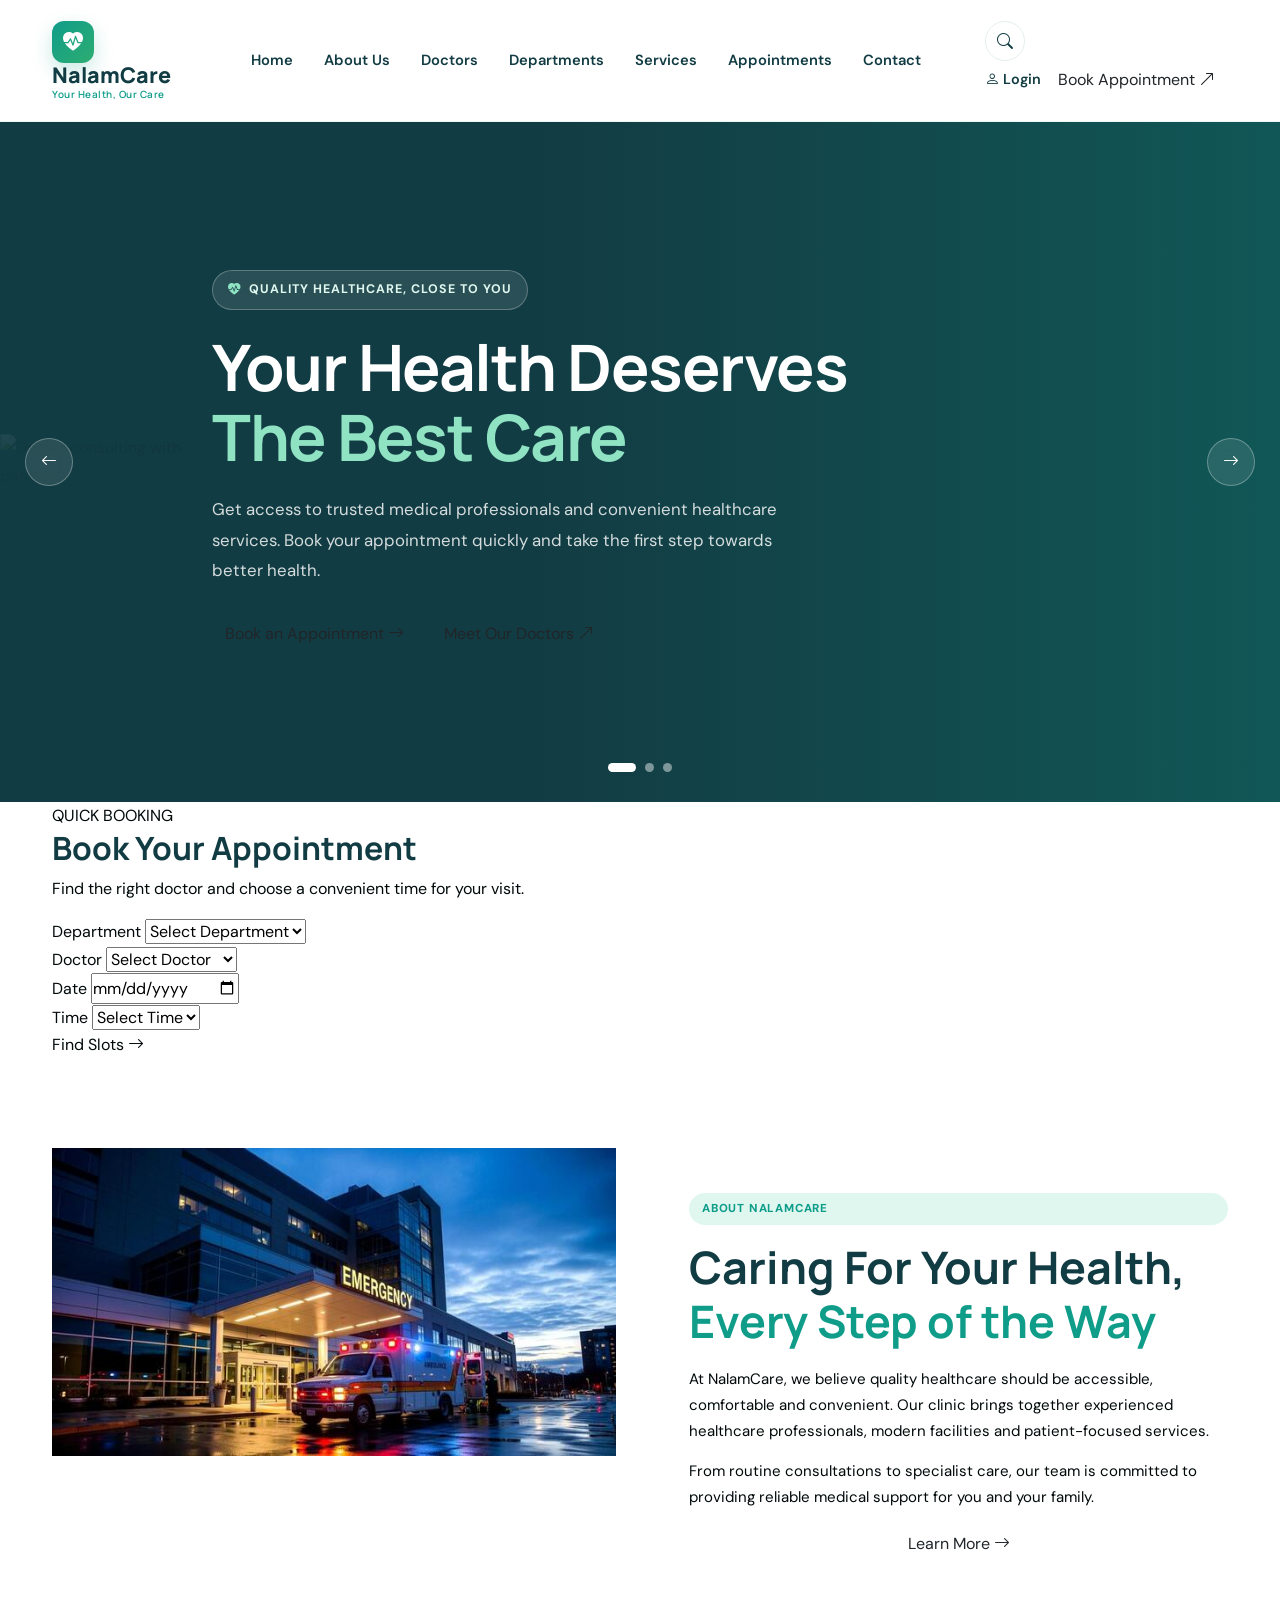
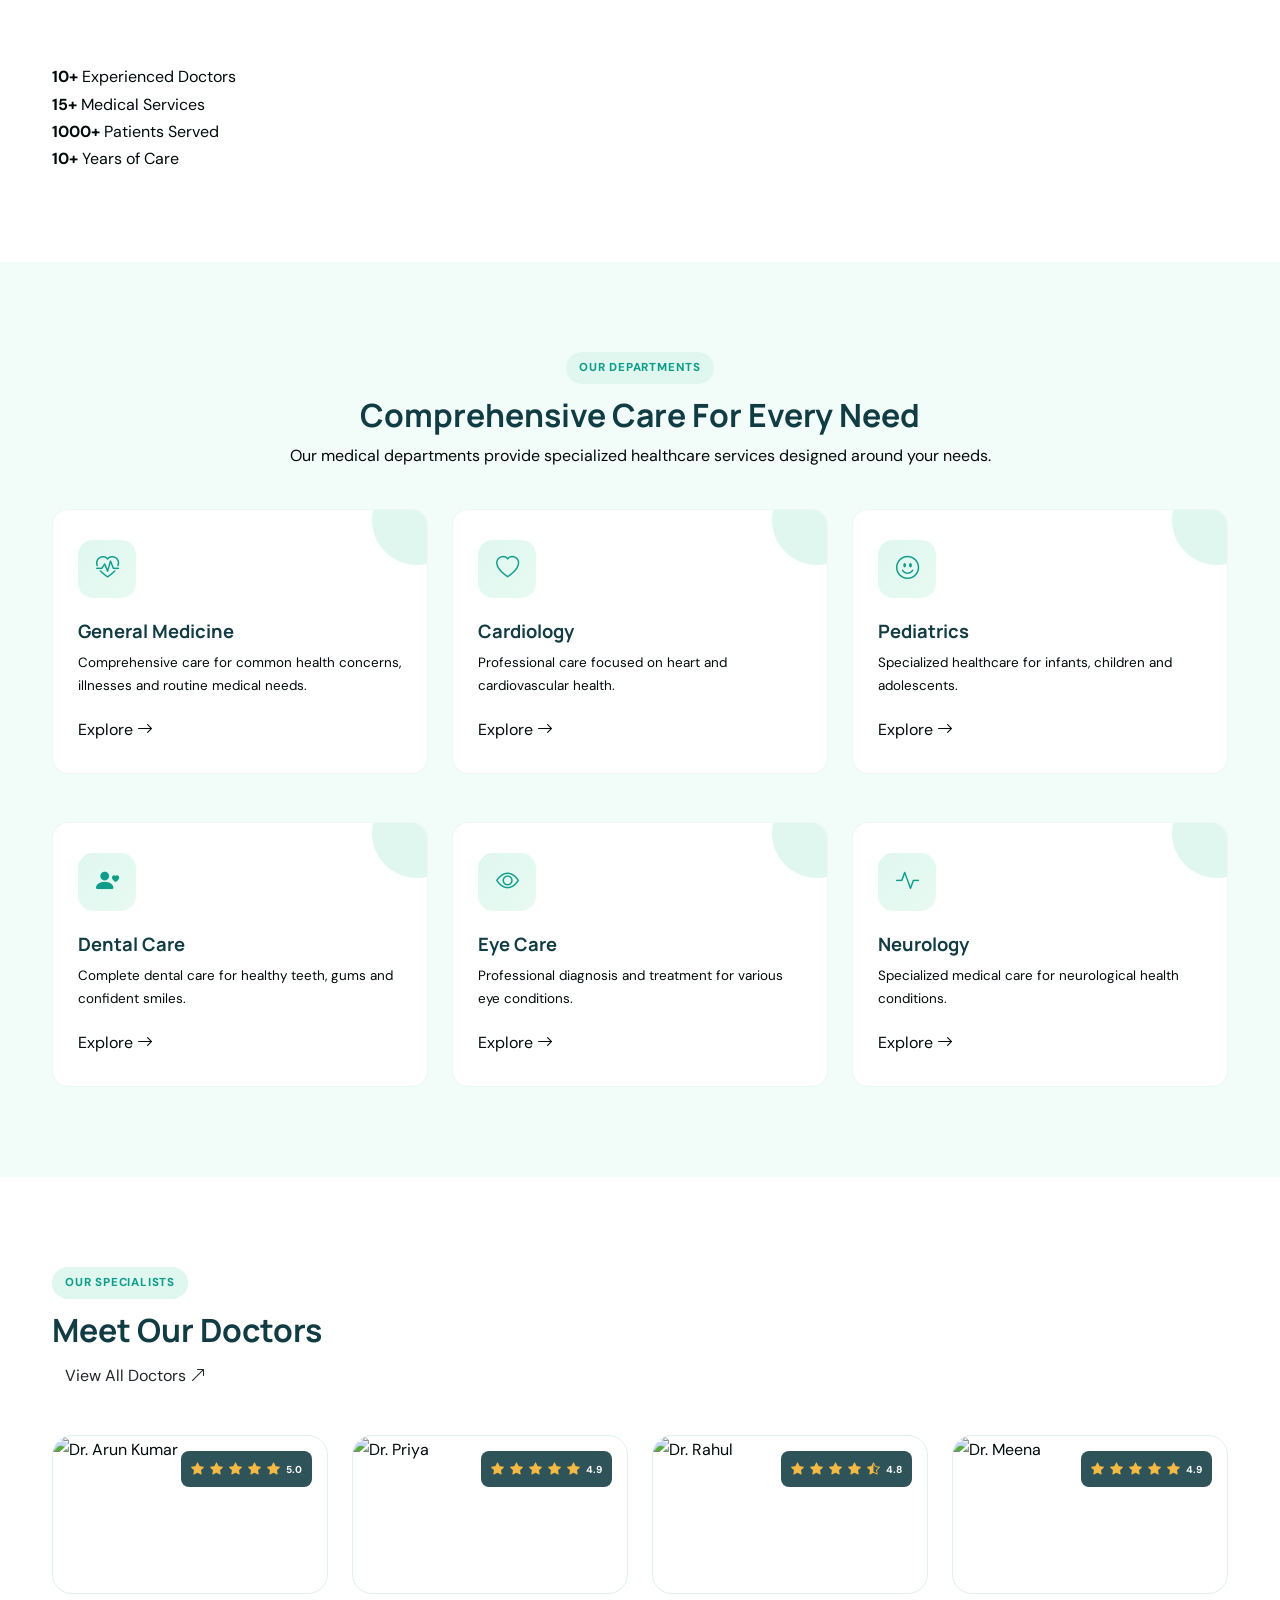
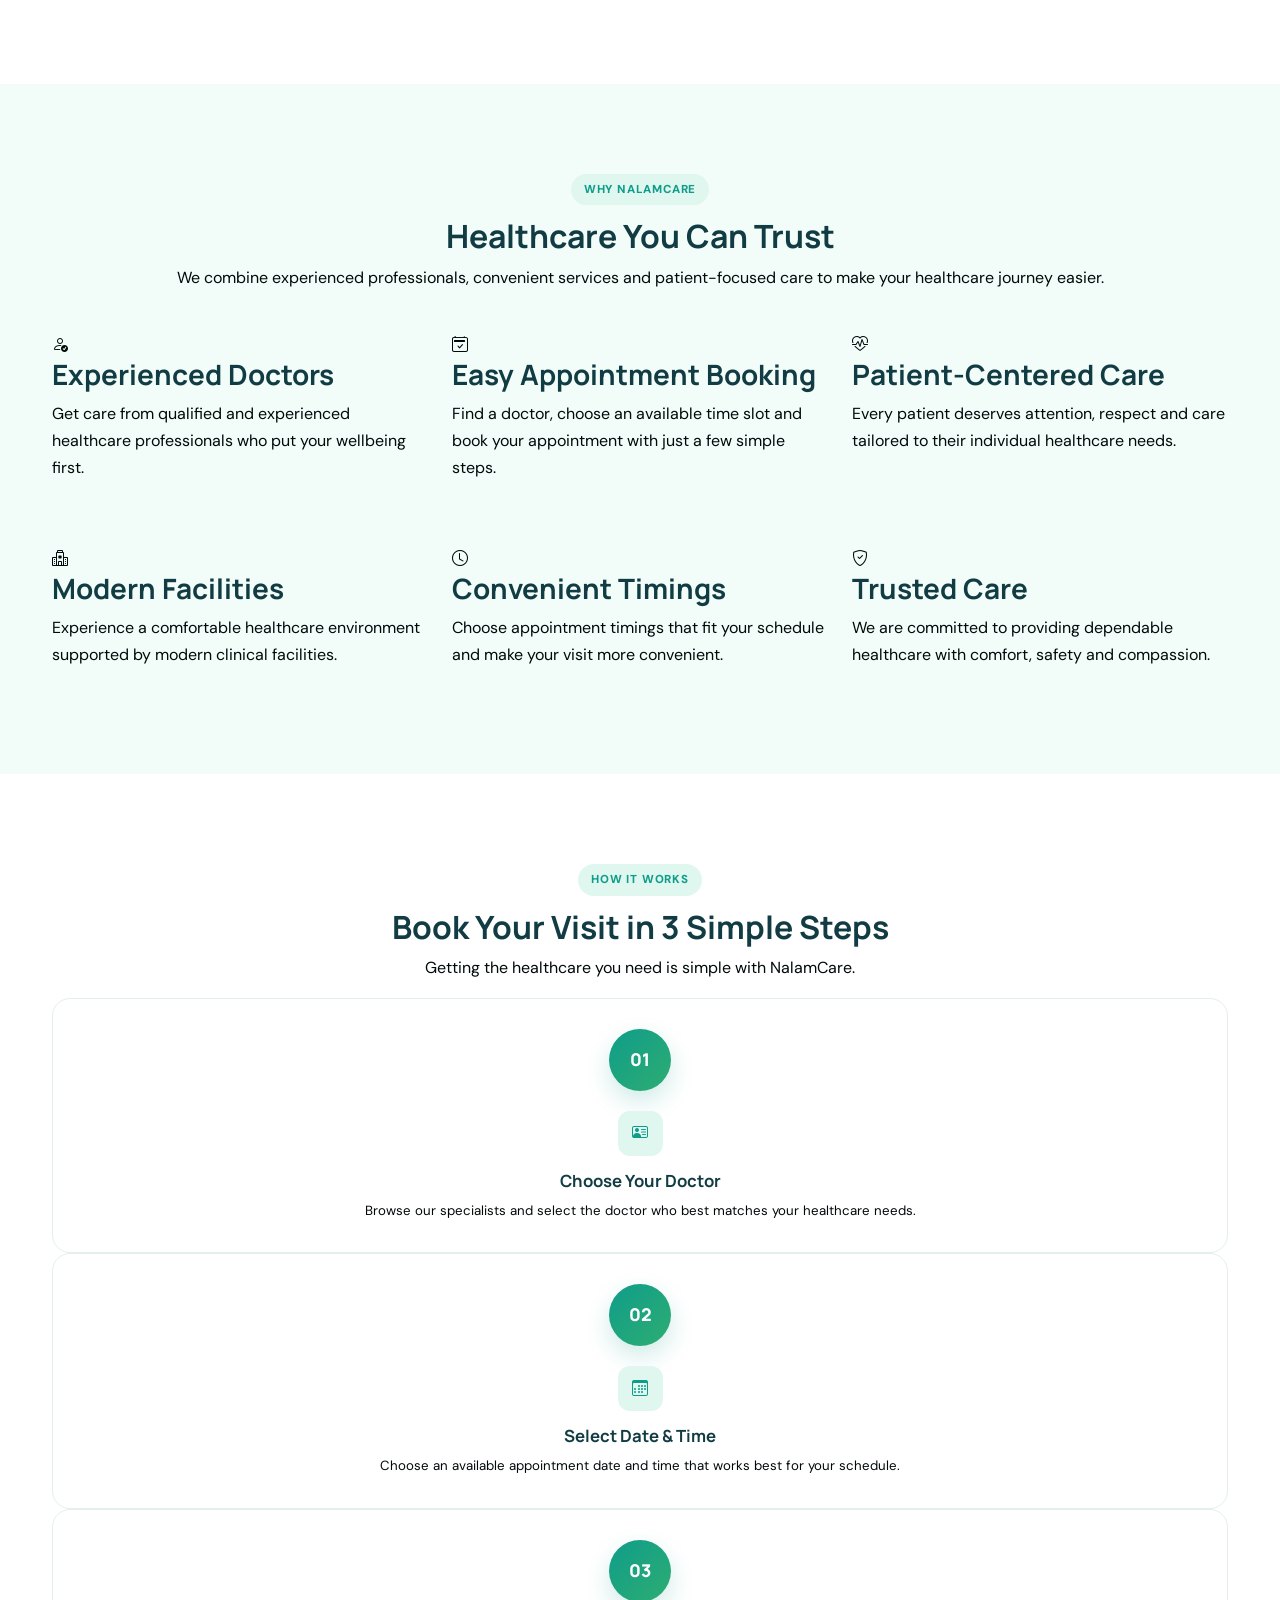
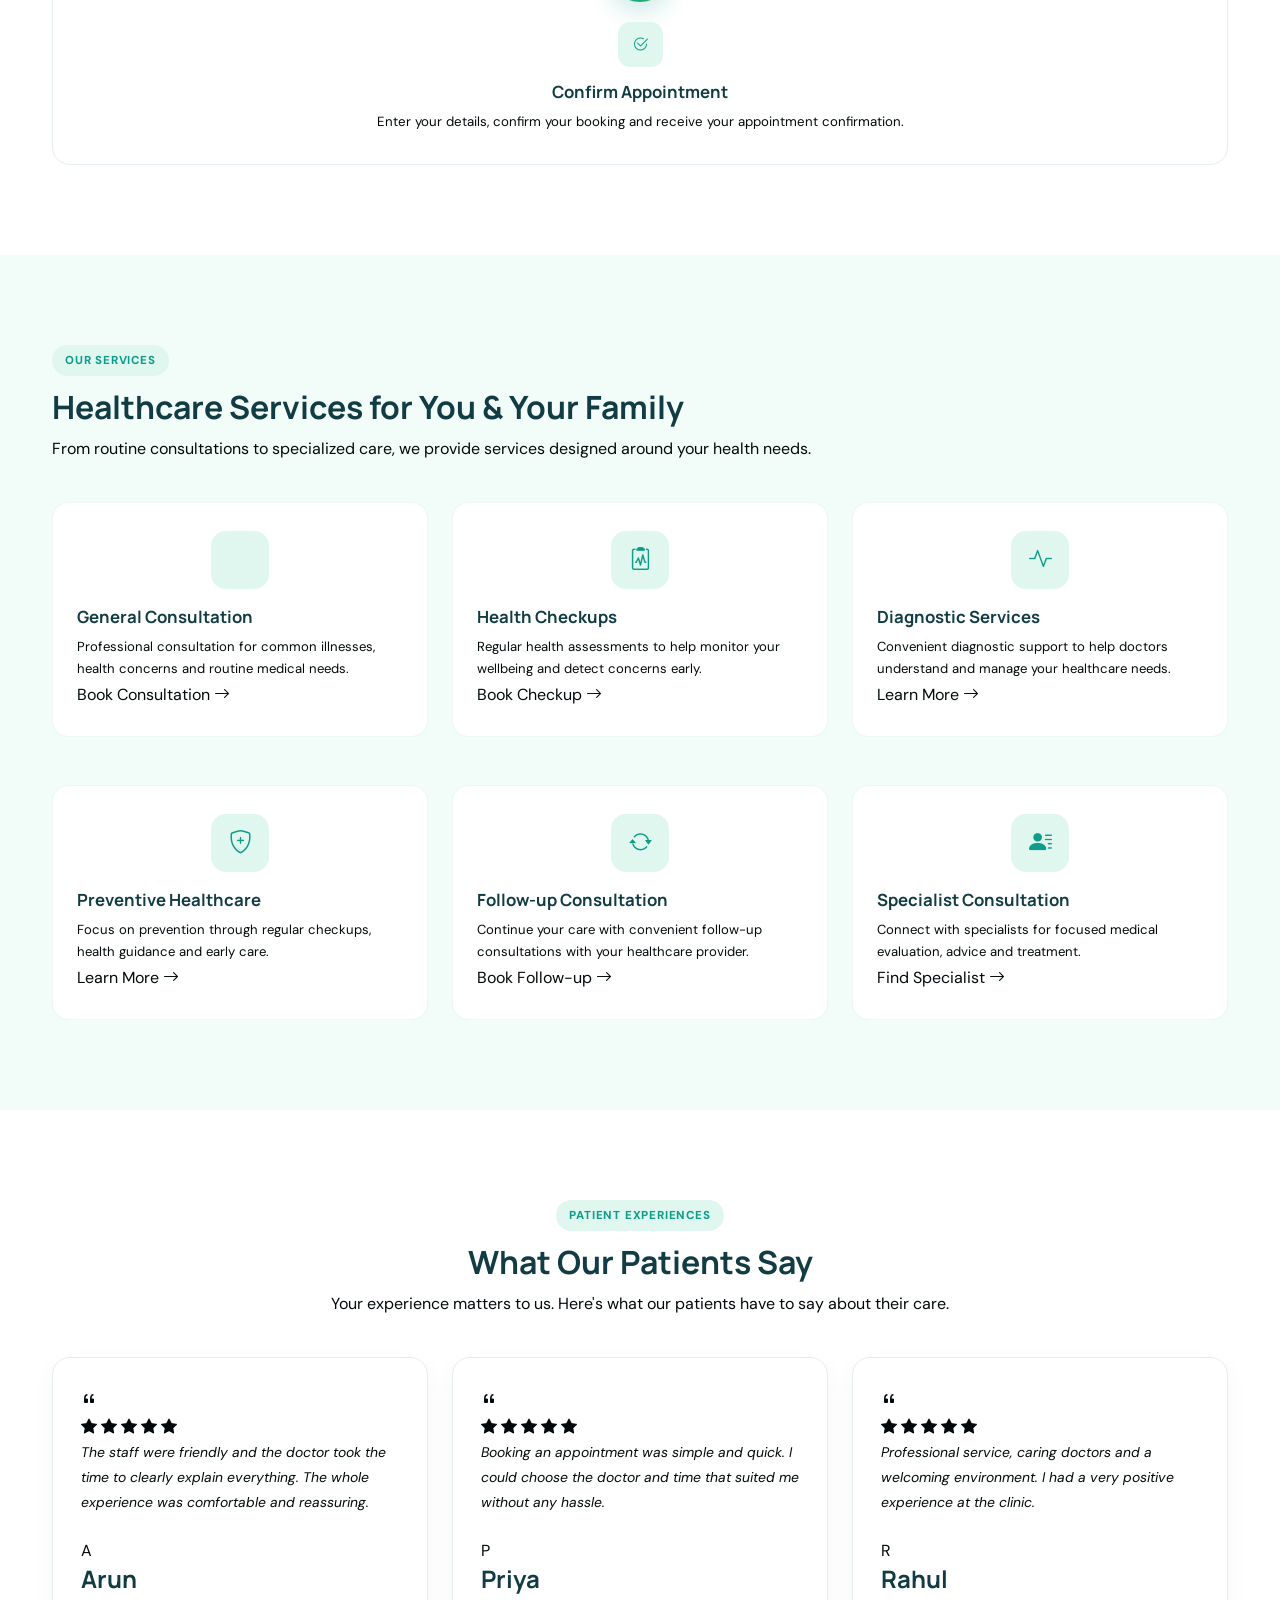
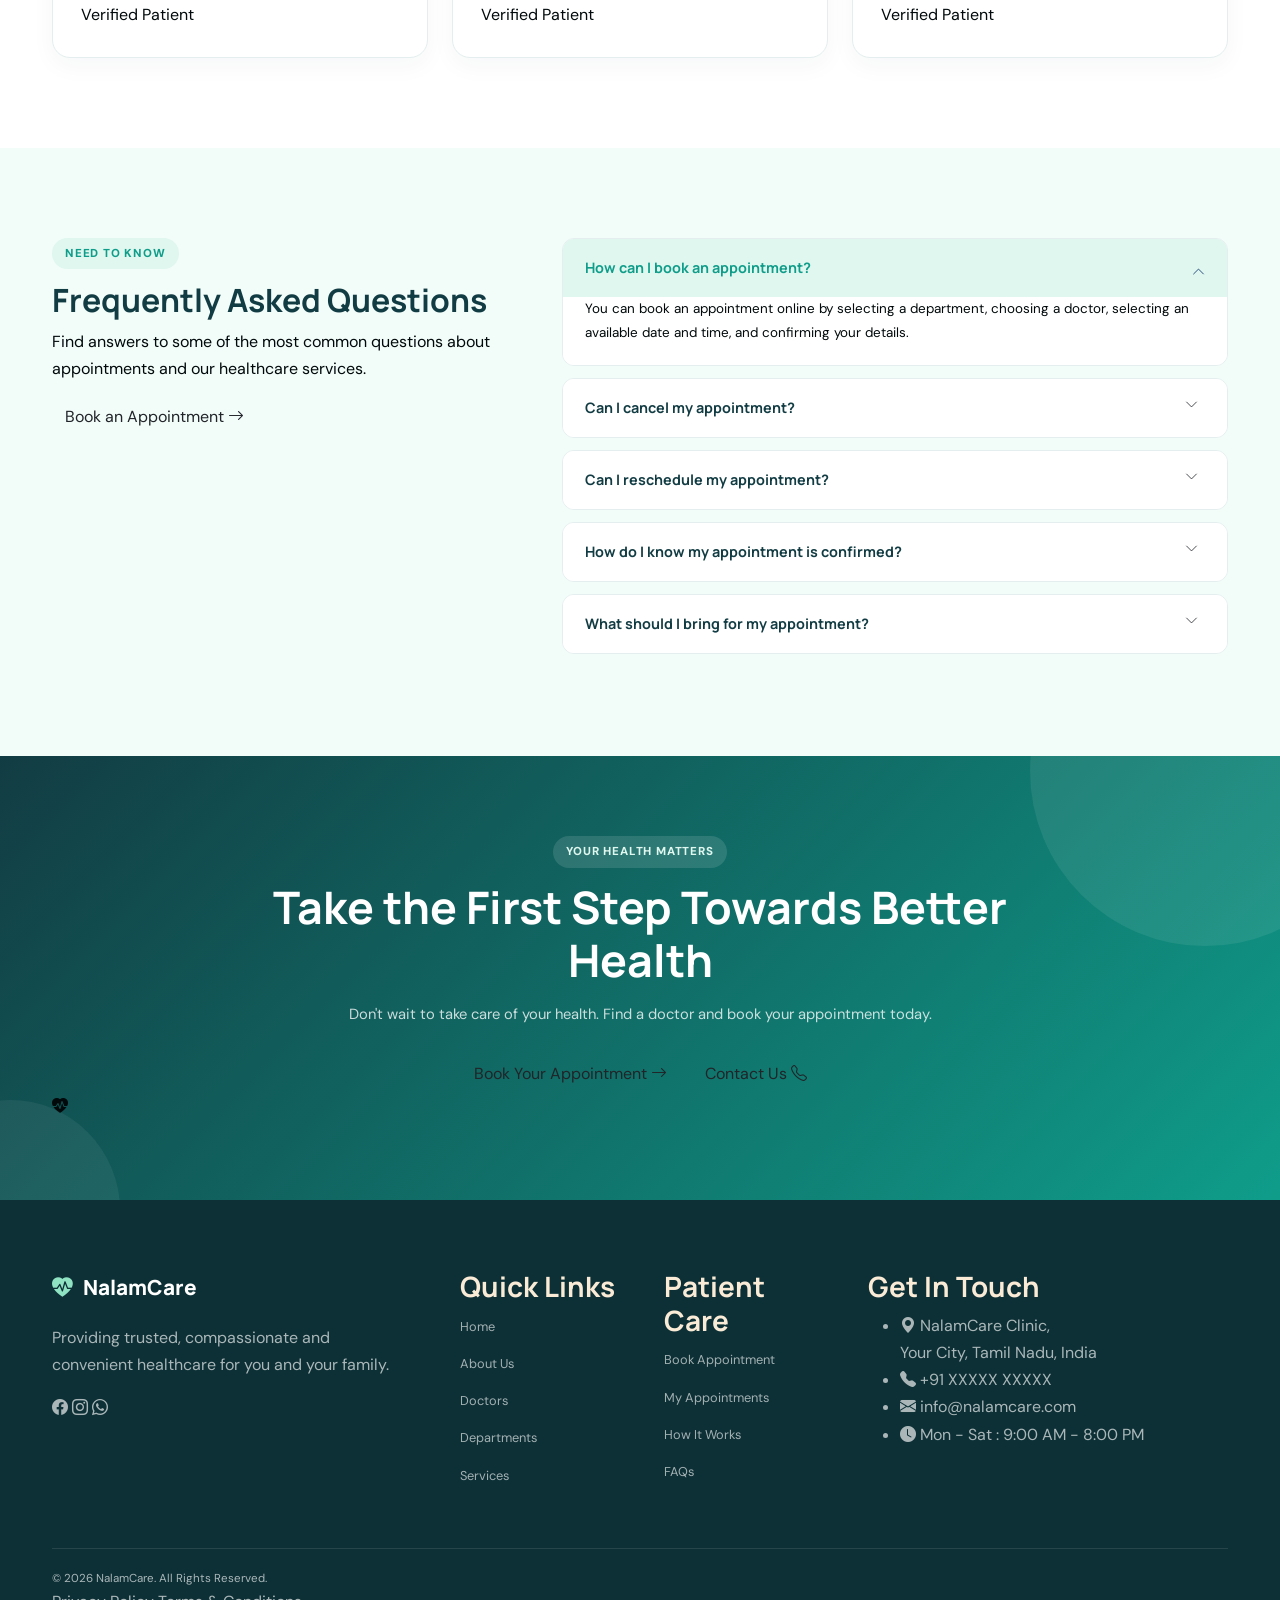
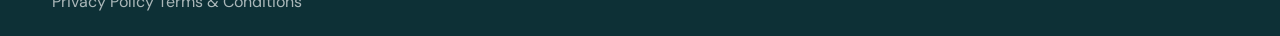
==== index.html @ f64521de "Add files via upload" ====
<!DOCTYPE html>
<html lang="en">

<head>
    <meta charset="UTF-8">
    <meta name="viewport" content="width=device-width, initial-scale=1.0">

    <meta name="description" content="NalamCare - Quality healthcare, trusted doctors and easy online appointment booking.">

    <title>NalamCare | Quality Healthcare, Trusted Care</title>
    <link href="https://cdn.jsdelivr.net/npm/bootstrap@5.3.3/dist/css/bootstrap.min.css" rel="stylesheet">
    <link rel="stylesheet" href="https://cdn.jsdelivr.net/npm/bootstrap-icons@1.11.3/font/bootstrap-icons.min.css">
    <link rel="preconnect" href="https://fonts.googleapis.com">
    <link rel="preconnect" href="https://fonts.gstatic.com" crossorigin>
    <link href="https://fonts.googleapis.com/css2?family=DM+Sans:wght@400;500;600;700&family=Manrope:wght@400;500;600;700;800&display=swap" rel="stylesheet">
    <link rel="stylesheet" href="style.css">
    <link rel="stylesheet" href="responsive.css">
    <link rel="stylesheet" href="animation.css">
</head>

<body>
    <!-- Navbar -->
    <header class="main-header">
        <nav class="navbar navbar-expand-lg">
            <div class="container">
                <a class="navbar-brand" href="index.html">
                    <div class="brand-logo">
                        <span class="logo-icon">
                            <i class="bi bi-heart-pulse-fill"></i>
                        </span>
                        <div class="brand-text">
                            <span class="brand-name">NalamCare</span>
                            <small>Your Health, Our Care</small>
                        </div>
                    </div>
                </a>
                <button class="navbar-toggler" type="button" data-bs-toggle="collapse" data-bs-target="#mainNavbar">
                    <span class="navbar-toggler-icon"></span>
                </button>
                <div class="collapse navbar-collapse" id="mainNavbar">
                    <ul class="navbar-nav mx-auto">
                        <li class="nav-item">
                            <a class="nav-link active" href="index.html">Home</a>
                        </li>
                        <li class="nav-item">
                            <a class="nav-link" href="about.html">About Us</a>
                        </li>
                        <li class="nav-item">
                            <a class="nav-link" href="doctors.html">Doctors</a>
                        </li>
                        <li class="nav-item">
                            <a class="nav-link" href="departments.html">Departments</a>
                        </li>
                        <li class="nav-item">
                            <a class="nav-link" href="services.html">Services</a>
                        </li>
                        <li class="nav-item">
                            <a class="nav-link" href="booking.html">Appointments</a>
                        </li>
                        <li class="nav-item">
                            <a class="nav-link" href="contact.html">Contact</a>
                        </li>
                    </ul>
                    <div class="nav-actions">
                        <button class="nav-search" type="button">
                            <i class="bi bi-search"></i>
                        </button>
                        <a href="login.html" class="login-link">
                            <i class="bi bi-person"></i>
                            Login
                        </a>
                        <a href="booking.html" class="btn nav-book-btn">
                            Book Appointment
                            <i class="bi bi-arrow-up-right"></i>
                        </a>
                    </div>
                </div>
            </div>
        </nav>
    </header>
    <main>
        <!-- Hero Section -->
        <section class="hero-section">
            <div class="hero-slider">
                <!-- Slide 1 -->
                <div class="hero-slide active">
                    <div class="hero-image">
                        <img src="#clinic1.jpg" alt="Doctor consulting with patient">
                    </div>
                    <div class="hero-overlay"></div>
                    <div class="container hero-container">
                        <div class="hero-content">
                            <span class="hero-tag">
                                <i class="bi bi-heart-pulse-fill"></i>
                                QUALITY HEALTHCARE, CLOSE TO YOU
                            </span>
                            <h1>
                                Your Health Deserves
                                <span>The Best Care</span>
                            </h1>
                            <p>
                                Get access to trusted medical professionals and
                                convenient healthcare services. Book your appointment
                                quickly and take the first step towards better health.
                            </p>
                            <div class="hero-buttons">
                                <a href="booking.html" class="btn hero-primary-btn ">
                                    Book an Appointment
                                    <i class="bi bi-arrow-right"></i>
                                </a>

                                <a href="#doctors" class="btn hero-secondary-btn">
                                    Meet Our Doctors
                                    <i class="bi bi-arrow-up-right"></i>
                                </a>
                            </div>

                        </div>
                    </div>
                </div>

                <!-- Slide 2 -->
                <div class="hero-slide">
                    <div class="hero-image">
                        <img src="assets/images/hero-doctor-2.jpg" alt="Professional healthcare team">
                    </div>

                    <div class="hero-overlay"></div>

                    <div class="container hero-container">
                        <div class="hero-content">

                            <span class="hero-tag">
                                <i class="bi bi-shield-check"></i>
                                TRUSTED MEDICAL PROFESSIONALS
                            </span>

                            <h1>
                                Experienced Doctors,
                                <span>Personalized Care</span>
                            </h1>

                            <p>
                                Our dedicated healthcare professionals are committed
                                to providing compassionate, reliable and patient-focused
                                medical care for you and your family.
                            </p>

                            <div class="hero-buttons">
                                <a href="#doctors" class="btn hero-primary-btn">
                                    Find a Doctor
                                    <i class="bi bi-arrow-right"></i>
                                </a>

                                <a href="#departments" class="btn hero-secondary-btn">
                                    View Departments
                                    <i class="bi bi-arrow-up-right"></i>
                                </a>
                            </div>

                        </div>
                    </div>
                </div>

                <!-- Slide 3 -->
                <div class="hero-slide">
                    <div class="hero-image">
                        <img src="assets/images/hero-booking.jpg" alt="Online appointment booking">
                    </div>

                    <div class="hero-overlay"></div>

                    <div class="container hero-container">
                        <div class="hero-content">

                            <span class="hero-tag">
                                <i class="bi bi-calendar2-check-fill"></i>
                                SIMPLE. FAST. CONVENIENT.
                            </span>

                            <h1>
                                Healthcare at Your
                                <span>Fingertips</span>
                            </h1>

                            <p>
                                Choose your doctor, select a convenient time slot
                                and confirm your appointment in just a few simple steps.
                            </p>

                            <div class="hero-buttons">
                                <a href="booking.html" class="btn hero-primary-btn">
                                    Book Now
                                    <i class="bi bi-arrow-right"></i>
                                </a>

                                <a href="#how-it-works" class="btn hero-secondary-btn">
                                    How It Works
                                    <i class="bi bi-play-circle"></i>
                                </a>
                            </div>

                        </div>
                    </div>
                </div>

                <!-- Slider Controls -->
                <div class="hero-controls">
                    <button class="hero-arrow hero-prev" type="button">
                        <i class="bi bi-arrow-left"></i>
                    </button>

                    <button class="hero-arrow hero-next" type="button">
                        <i class="bi bi-arrow-right"></i>
                    </button>
                </div>

                <!-- Slider Dots -->
                <div class="hero-dots">
                    <button class="hero-dot active" data-slide="0"></button>
                    <button class="hero-dot" data-slide="1"></button>
                    <button class="hero-dot" data-slide="2"></button>
                </div>

            </div>
        </section>


        <!-- Quick Appointment -->
        <section class="quick-booking">
            <div class="container">
                <div class="booking-box">

                    <div class="booking-heading">
                        <span>QUICK BOOKING</span>
                        <h2>Book Your Appointment</h2>
                        <p>Find the right doctor and choose a convenient time for your visit.</p>
                    </div>

                    <div class="booking-form">

                        <div class="booking-field">
                            <label>Department</label>
                            <select>
                                <option selected>Select Department</option>
                                <option>General Medicine</option>
                                <option>Cardiology</option>
                                <option>Pediatrics</option>
                                <option>Dental Care</option>
                                <option>Eye Care</option>
                            </select>
                        </div>

                        <div class="booking-field">
                            <label>Doctor</label>
                            <select>
                                <option selected>Select Doctor</option>
                                <option>Dr. Arun Kumar</option>
                                <option>Dr. Priya</option>
                                <option>Dr. Rahul</option>
                            </select>
                        </div>

                        <div class="booking-field">
                            <label>Date</label>
                            <input type="date">
                        </div>

                        <div class="booking-field">
                            <label>Time</label>
                            <select>
                                <option selected>Select Time</option>
                                <option>09:00 AM</option>
                                <option>10:00 AM</option>
                                <option>11:00 AM</option>
                                <option>04:00 PM</option>
                                <option>05:00 PM</option>
                            </select>
                        </div>

                        <a href="booking.html" class="booking-btn">
                            Find Slots
                            <i class="bi bi-arrow-right"></i>
                        </a>

                    </div>

                </div>
            </div>
        </section>
        <!-- About Section -->
        <section class="about-section section-padding" id="about">
            <div class="container">

                <div class="row align-items-center g-5">

                    <div class="col-lg-6">
                        <div class="about-image">
                            <img src="clinic1.jpg" alt="NalamCare clinic">
                        </div>
                    </div>

                    <div class="col-lg-6">
                        <div class="about-content">

                            <span class="section-tag">ABOUT NALAMCARE</span>

                            <h2>
                                Caring For Your Health,
                                <span>Every Step of the Way</span>
                            </h2>

                            <p>
                                At NalamCare, we believe quality healthcare should be
                                accessible, comfortable and convenient. Our clinic brings
                                together experienced healthcare professionals, modern
                                facilities and patient-focused services.
                            </p>

                            <p>
                                From routine consultations to specialist care, our team
                                is committed to providing reliable medical support for
                                you and your family.
                            </p>

                            <a href="#contact" class="btn section-btn">
                                Learn More
                                <i class="bi bi-arrow-right"></i>
                            </a>

                        </div>
                    </div>

                </div>

                <div class="about-stats">

                    <div class="stat-item">
                        <strong>10+</strong>
                        <span>Experienced Doctors</span>
                    </div>

                    <div class="stat-item">
                        <strong>15+</strong>
                        <span>Medical Services</span>
                    </div>

                    <div class="stat-item">
                        <strong>1000+</strong>
                        <span>Patients Served</span>
                    </div>

                    <div class="stat-item">
                        <strong>10+</strong>
                        <span>Years of Care</span>
                    </div>

                </div>

            </div>
        </section>


        <!-- Departments -->
        <section class="departments-section section-padding" id="departments">
            <div class="container">

                <div class="section-heading text-center">
                    <span class="section-tag">OUR DEPARTMENTS</span>

                    <h2>
                        Comprehensive Care For
                        <span>Every Need</span>
                    </h2>

                    <p>
                        Our medical departments provide specialized healthcare
                        services designed around your needs.
                    </p>
                </div>

                <div class="row g-4 mt-3">

                    <div class="col-md-6 col-lg-4">
                        <div class="department-card">
                            <div class="department-icon">
                                <i class="bi bi-heart-pulse"></i>
                            </div>
                            <h3>General Medicine</h3>
                            <p>
                                Comprehensive care for common health concerns,
                                illnesses and routine medical needs.
                            </p>
                            <a href="#">Explore <i class="bi bi-arrow-right"></i></a>
                        </div>
                    </div>

                    <div class="col-md-6 col-lg-4">
                        <div class="department-card">
                            <div class="department-icon">
                                <i class="bi bi-heart"></i>
                            </div>
                            <h3>Cardiology</h3>
                            <p>
                                Professional care focused on heart and
                                cardiovascular health.
                            </p>
                            <a href="#">Explore <i class="bi bi-arrow-right"></i></a>
                        </div>
                    </div>

                    <div class="col-md-6 col-lg-4">
                        <div class="department-card">
                            <div class="department-icon">
                                <i class="bi bi-emoji-smile"></i>
                            </div>
                            <h3>Pediatrics</h3>
                            <p>
                                Specialized healthcare for infants, children
                                and adolescents.
                            </p>
                            <a href="#">Explore <i class="bi bi-arrow-right"></i></a>
                        </div>
                    </div>

                    <div class="col-md-6 col-lg-4">
                        <div class="department-card">
                            <div class="department-icon">
                                <i class="bi bi-person-heart"></i>
                            </div>
                            <h3>Dental Care</h3>
                            <p>
                                Complete dental care for healthy teeth,
                                gums and confident smiles.
                            </p>
                            <a href="#">Explore <i class="bi bi-arrow-right"></i></a>
                        </div>
                    </div>

                    <div class="col-md-6 col-lg-4">
                        <div class="department-card">
                            <div class="department-icon">
                                <i class="bi bi-eye"></i>
                            </div>
                            <h3>Eye Care</h3>
                            <p>
                                Professional diagnosis and treatment for
                                various eye conditions.
                            </p>
                            <a href="#">Explore <i class="bi bi-arrow-right"></i></a>
                        </div>
                    </div>

                    <div class="col-md-6 col-lg-4">
                        <div class="department-card">
                            <div class="department-icon">
                                <i class="bi bi-activity"></i>
                            </div>
                            <h3>Neurology</h3>
                            <p>
                                Specialized medical care for neurological
                                health conditions.
                            </p>
                            <a href="#">Explore <i class="bi bi-arrow-right"></i></a>
                        </div>
                    </div>

                </div>

            </div>
        </section>


        <!-- Doctors -->
        <section class="doctors-section section-padding" id="doctors">
            <div class="container">

                <div class="section-heading">
                    <div>
                        <span class="section-tag">OUR SPECIALISTS</span>

                        <h2>
                            Meet Our
                            <span>Doctors</span>
                        </h2>
                    </div>

                    <a href="doctors.html" class="btn section-btn">
                        View All Doctors
                        <i class="bi bi-arrow-up-right"></i>
                    </a>
                </div>

                <div class="row g-4 mt-3">

                    <div class="col-md-6 col-lg-3">
                        <div class="doctor-card">

                            <div class="doctor-image">
                                <img src="assets/images/doctor-1.jpg" alt="Dr. Arun Kumar">
                            </div>

                            <div class="doctor-info">
                                <span>General Physician</span>
                                <h3>Dr. Arun Kumar</h3>

                                <div class="doctor-rating">
                                    <i class="bi bi-star-fill"></i>
                                    <i class="bi bi-star-fill"></i>
                                    <i class="bi bi-star-fill"></i>
                                    <i class="bi bi-star-fill"></i>
                                    <i class="bi bi-star-fill"></i>
                                    <small>5.0</small>
                                </div>

                                <a href="booking.html" class="doctor-book">
                                    Book Appointment
                                    <i class="bi bi-arrow-right"></i>
                                </a>
                            </div>

                        </div>
                    </div>


                    <div class="col-md-6 col-lg-3">
                        <div class="doctor-card">

                            <div class="doctor-image">
                                <img src="assets/images/doctor-2.jpg" alt="Dr. Priya">
                            </div>

                            <div class="doctor-info">
                                <span>Cardiologist</span>
                                <h3>Dr. Priya</h3>

                                <div class="doctor-rating">
                                    <i class="bi bi-star-fill"></i>
                                    <i class="bi bi-star-fill"></i>
                                    <i class="bi bi-star-fill"></i>
                                    <i class="bi bi-star-fill"></i>
                                    <i class="bi bi-star-fill"></i>
                                    <small>4.9</small>
                                </div>

                                <a href="booking.html" class="doctor-book">
                                    Book Appointment
                                    <i class="bi bi-arrow-right"></i>
                                </a>
                            </div>

                        </div>
                    </div>


                    <div class="col-md-6 col-lg-3">
                        <div class="doctor-card">

                            <div class="doctor-image">
                                <img src="assets/images/doctor-3.jpg" alt="Dr. Rahul">
                            </div>

                            <div class="doctor-info">
                                <span>Pediatrician</span>
                                <h3>Dr. Rahul</h3>

                                <div class="doctor-rating">
                                    <i class="bi bi-star-fill"></i>
                                    <i class="bi bi-star-fill"></i>
                                    <i class="bi bi-star-fill"></i>
                                    <i class="bi bi-star-fill"></i>
                                    <i class="bi bi-star-half"></i>
                                    <small>4.8</small>
                                </div>

                                <a href="booking.html" class="doctor-book">
                                    Book Appointment
                                    <i class="bi bi-arrow-right"></i>
                                </a>
                            </div>

                        </div>
                    </div>


                    <div class="col-md-6 col-lg-3">
                        <div class="doctor-card">

                            <div class="doctor-image">
                                <img src="assets/images/doctor-4.jpg" alt="Dr. Meena">
                            </div>

                            <div class="doctor-info">
                                <span>Dental Specialist</span>
                                <h3>Dr. Meena</h3>

                                <div class="doctor-rating">
                                    <i class="bi bi-star-fill"></i>
                                    <i class="bi bi-star-fill"></i>
                                    <i class="bi bi-star-fill"></i>
                                    <i class="bi bi-star-fill"></i>
                                    <i class="bi bi-star-fill"></i>
                                    <small>4.9</small>
                                </div>

                                <a href="booking.html" class="doctor-book">
                                    Book Appointment
                                    <i class="bi bi-arrow-right"></i>
                                </a>
                            </div>

                        </div>
                    </div>

                </div>

            </div>
        </section>
        <!-- Why Choose Us -->
        <section class="why-us-section section-padding">
            <div class="container">

                <div class="section-heading text-center">
                    <span class="section-tag">WHY NALAMCARE</span>
                    <h2>Healthcare You Can <span>Trust</span></h2>
                    <p>
                        We combine experienced professionals, convenient services
                        and patient-focused care to make your healthcare journey easier.
                    </p>
                </div>

                <div class="row g-4 mt-3">

                    <div class="col-md-6 col-lg-4">
                        <div class="feature-card">
                            <div class="feature-icon">
                                <i class="bi bi-person-check"></i>
                            </div>
                            <h3>Experienced Doctors</h3>
                            <p>
                                Get care from qualified and experienced healthcare
                                professionals who put your wellbeing first.
                            </p>
                        </div>
                    </div>

                    <div class="col-md-6 col-lg-4">
                        <div class="feature-card">
                            <div class="feature-icon">
                                <i class="bi bi-calendar2-check"></i>
                            </div>
                            <h3>Easy Appointment Booking</h3>
                            <p>
                                Find a doctor, choose an available time slot and
                                book your appointment with just a few simple steps.
                            </p>
                        </div>
                    </div>

                    <div class="col-md-6 col-lg-4">
                        <div class="feature-card">
                            <div class="feature-icon">
                                <i class="bi bi-heart-pulse"></i>
                            </div>
                            <h3>Patient-Centered Care</h3>
                            <p>
                                Every patient deserves attention, respect and care
                                tailored to their individual healthcare needs.
                            </p>
                        </div>
                    </div>

                    <div class="col-md-6 col-lg-4">
                        <div class="feature-card">
                            <div class="feature-icon">
                                <i class="bi bi-hospital"></i>
                            </div>
                            <h3>Modern Facilities</h3>
                            <p>
                                Experience a comfortable healthcare environment
                                supported by modern clinical facilities.
                            </p>
                        </div>
                    </div>

                    <div class="col-md-6 col-lg-4">
                        <div class="feature-card">
                            <div class="feature-icon">
                                <i class="bi bi-clock"></i>
                            </div>
                            <h3>Convenient Timings</h3>
                            <p>
                                Choose appointment timings that fit your schedule
                                and make your visit more convenient.
                            </p>
                        </div>
                    </div>

                    <div class="col-md-6 col-lg-4">
                        <div class="feature-card">
                            <div class="feature-icon">
                                <i class="bi bi-shield-check"></i>
                            </div>
                            <h3>Trusted Care</h3>
                            <p>
                                We are committed to providing dependable healthcare
                                with comfort, safety and compassion.
                            </p>
                        </div>
                    </div>

                </div>
            </div>
        </section>


        <!-- How It Works -->
        <section class="how-it-works-section section-padding" id="how-it-works">
            <div class="container">

                <div class="section-heading text-center">
                    <span class="section-tag">HOW IT WORKS</span>
                    <h2>Book Your Visit in <span>3 Simple Steps</span></h2>
                    <p>
                        Getting the healthcare you need is simple with NalamCare.
                    </p>
                </div>

                <div class="steps-wrapper">

                    <div class="step-card">
                        <div class="step-number">01</div>
                        <div class="step-icon">
                            <i class="bi bi-person-vcard"></i>
                        </div>
                        <h3>Choose Your Doctor</h3>
                        <p>
                            Browse our specialists and select the doctor
                            who best matches your healthcare needs.
                        </p>
                    </div>

                    <div class="step-line"></div>

                    <div class="step-card">
                        <div class="step-number">02</div>
                        <div class="step-icon">
                            <i class="bi bi-calendar3"></i>
                        </div>
                        <h3>Select Date & Time</h3>
                        <p>
                            Choose an available appointment date and time
                            that works best for your schedule.
                        </p>
                    </div>

                    <div class="step-line"></div>

                    <div class="step-card">
                        <div class="step-number">03</div>
                        <div class="step-icon">
                            <i class="bi bi-check2-circle"></i>
                        </div>
                        <h3>Confirm Appointment</h3>
                        <p>
                            Enter your details, confirm your booking and
                            receive your appointment confirmation.
                        </p>
                    </div>

                </div>
            </div>
        </section>


        <!-- Services -->
        <section class="services-section section-padding" id="services">
            <div class="container">

                <div class="section-heading">
                    <div>
                        <span class="section-tag">OUR SERVICES</span>
                        <h2>Healthcare Services for <span>You & Your Family</span></h2>
                    </div>

                    <p>
                        From routine consultations to specialized care,
                        we provide services designed around your health needs.
                    </p>
                </div>

                <div class="row g-4 mt-3">

                    <div class="col-md-6 col-lg-4">
                        <div class="service-card">
                            <div class="service-icon">
                                <i class="bi bi-stethoscope"></i>
                            </div>
                            <h3>General Consultation</h3>
                            <p>
                                Professional consultation for common illnesses,
                                health concerns and routine medical needs.
                            </p>
                            <a href="booking.html">
                                Book Consultation
                                <i class="bi bi-arrow-right"></i>
                            </a>
                        </div>
                    </div>

                    <div class="col-md-6 col-lg-4">
                        <div class="service-card">
                            <div class="service-icon">
                                <i class="bi bi-clipboard2-pulse"></i>
                            </div>
                            <h3>Health Checkups</h3>
                            <p>
                                Regular health assessments to help monitor
                                your wellbeing and detect concerns early.
                            </p>
                            <a href="booking.html">
                                Book Checkup
                                <i class="bi bi-arrow-right"></i>
                            </a>
                        </div>
                    </div>

                    <div class="col-md-6 col-lg-4">
                        <div class="service-card">
                            <div class="service-icon">
                                <i class="bi bi-activity"></i>
                            </div>
                            <h3>Diagnostic Services</h3>
                            <p>
                                Convenient diagnostic support to help doctors
                                understand and manage your healthcare needs.
                            </p>
                            <a href="booking.html">
                                Learn More
                                <i class="bi bi-arrow-right"></i>
                            </a>
                        </div>
                    </div>

                    <div class="col-md-6 col-lg-4">
                        <div class="service-card">
                            <div class="service-icon">
                                <i class="bi bi-shield-plus"></i>
                            </div>
                            <h3>Preventive Healthcare</h3>
                            <p>
                                Focus on prevention through regular checkups,
                                health guidance and early care.
                            </p>
                            <a href="booking.html">
                                Learn More
                                <i class="bi bi-arrow-right"></i>
                            </a>
                        </div>
                    </div>

                    <div class="col-md-6 col-lg-4">
                        <div class="service-card">
                            <div class="service-icon">
                                <i class="bi bi-arrow-repeat"></i>
                            </div>
                            <h3>Follow-up Consultation</h3>
                            <p>
                                Continue your care with convenient follow-up
                                consultations with your healthcare provider.
                            </p>
                            <a href="booking.html">
                                Book Follow-up
                                <i class="bi bi-arrow-right"></i>
                            </a>
                        </div>
                    </div>

                    <div class="col-md-6 col-lg-4">
                        <div class="service-card">
                            <div class="service-icon">
                                <i class="bi bi-person-lines-fill"></i>
                            </div>
                            <h3>Specialist Consultation</h3>
                            <p>
                                Connect with specialists for focused medical
                                evaluation, advice and treatment.
                            </p>
                            <a href="doctors.html">
                                Find Specialist
                                <i class="bi bi-arrow-right"></i>
                            </a>
                        </div>
                    </div>

                </div>
            </div>
        </section>


        <!-- Testimonials -->
        <section class="testimonials-section section-padding">
            <div class="container">

                <div class="section-heading text-center">
                    <span class="section-tag">PATIENT EXPERIENCES</span>
                    <h2>What Our Patients <span>Say</span></h2>
                    <p>
                        Your experience matters to us. Here's what our patients
                        have to say about their care.
                    </p>
                </div>

                <div class="row g-4 mt-3">

                    <div class="col-md-6 col-lg-4">
                        <div class="testimonial-card">

                            <div class="quote-icon">
                                <i class="bi bi-quote"></i>
                            </div>

                            <div class="testimonial-rating">
                                <i class="bi bi-star-fill"></i>
                                <i class="bi bi-star-fill"></i>
                                <i class="bi bi-star-fill"></i>
                                <i class="bi bi-star-fill"></i>
                                <i class="bi bi-star-fill"></i>
                            </div>

                            <p>
                                The staff were friendly and the doctor took
                                the time to clearly explain everything. The
                                whole experience was comfortable and reassuring.
                            </p>

                            <div class="patient-info">
                                <div class="patient-avatar">A</div>
                                <div>
                                    <h4>Arun</h4>
                                    <span>Verified Patient</span>
                                </div>
                            </div>

                        </div>
                    </div>

                    <div class="col-md-6 col-lg-4">
                        <div class="testimonial-card">

                            <div class="quote-icon">
                                <i class="bi bi-quote"></i>
                            </div>

                            <div class="testimonial-rating">
                                <i class="bi bi-star-fill"></i>
                                <i class="bi bi-star-fill"></i>
                                <i class="bi bi-star-fill"></i>
                                <i class="bi bi-star-fill"></i>
                                <i class="bi bi-star-fill"></i>
                            </div>

                            <p>
                                Booking an appointment was simple and quick.
                                I could choose the doctor and time that suited
                                me without any hassle.
                            </p>

                            <div class="patient-info">
                                <div class="patient-avatar">P</div>
                                <div>
                                    <h4>Priya</h4>
                                    <span>Verified Patient</span>
                                </div>
                            </div>

                        </div>
                    </div>

                    <div class="col-md-6 col-lg-4">
                        <div class="testimonial-card">

                            <div class="quote-icon">
                                <i class="bi bi-quote"></i>
                            </div>

                            <div class="testimonial-rating">
                                <i class="bi bi-star-fill"></i>
                                <i class="bi bi-star-fill"></i>
                                <i class="bi bi-star-fill"></i>
                                <i class="bi bi-star-fill"></i>
                                <i class="bi bi-star-fill"></i>
                            </div>

                            <p>
                                Professional service, caring doctors and a
                                welcoming environment. I had a very positive
                                experience at the clinic.
                            </p>

                            <div class="patient-info">
                                <div class="patient-avatar">R</div>
                                <div>
                                    <h4>Rahul</h4>
                                    <span>Verified Patient</span>
                                </div>
                            </div>

                        </div>
                    </div>

                </div>
            </div>
        </section>


        <!-- FAQ -->
        <section class="faq-section section-padding">
            <div class="container">

                <div class="row g-5">

                    <div class="col-lg-5">
                        <div class="faq-content">

                            <span class="section-tag">NEED TO KNOW</span>

                            <h2>
                                Frequently Asked
                                <span>Questions</span>
                            </h2>

                            <p>
                                Find answers to some of the most common questions
                                about appointments and our healthcare services.
                            </p>

                            <a href="booking.html" class="btn section-btn">
                                Book an Appointment
                                <i class="bi bi-arrow-right"></i>
                            </a>

                        </div>
                    </div>

                    <div class="col-lg-7">

                        <div class="accordion" id="faqAccordion">

                            <div class="accordion-item">
                                <h2 class="accordion-header">
                                    <button class="accordion-button" type="button"
                                        data-bs-toggle="collapse"
                                        data-bs-target="#faqOne">
                                        How can I book an appointment?
                                    </button>
                                </h2>

                                <div id="faqOne" class="accordion-collapse collapse show"
                                    data-bs-parent="#faqAccordion">
                                    <div class="accordion-body">
                                        You can book an appointment online by selecting
                                        a department, choosing a doctor, selecting an
                                        available date and time, and confirming your details.
                                    </div>
                                </div>
                            </div>

                            <div class="accordion-item">
                                <h2 class="accordion-header">
                                    <button class="accordion-button collapsed" type="button"
                                        data-bs-toggle="collapse"
                                        data-bs-target="#faqTwo">
                                        Can I cancel my appointment?
                                    </button>
                                </h2>

                                <div id="faqTwo" class="accordion-collapse collapse"
                                    data-bs-parent="#faqAccordion">
                                    <div class="accordion-body">
                                        Yes. Once the appointment system is connected,
                                        you will be able to manage and cancel eligible
                                        appointments from your patient dashboard.
                                    </div>
                                </div>
                            </div>

                            <div class="accordion-item">
                                <h2 class="accordion-header">
                                    <button class="accordion-button collapsed" type="button"
                                        data-bs-toggle="collapse"
                                        data-bs-target="#faqThree">
                                        Can I reschedule my appointment?
                                    </button>
                                </h2>

                                <div id="faqThree" class="accordion-collapse collapse"
                                    data-bs-parent="#faqAccordion">
                                    <div class="accordion-body">
                                        Yes. Available appointments can be rescheduled
                                        through your account based on the clinic's
                                        appointment policy.
                                    </div>
                                </div>
                            </div>

                            <div class="accordion-item">
                                <h2 class="accordion-header">
                                    <button class="accordion-button collapsed" type="button"
                                        data-bs-toggle="collapse"
                                        data-bs-target="#faqFour">
                                        How do I know my appointment is confirmed?
                                    </button>
                                </h2>

                                <div id="faqFour" class="accordion-collapse collapse"
                                    data-bs-parent="#faqAccordion">
                                    <div class="accordion-body">
                                        After a successful booking, you will receive an
                                        appointment confirmation containing your appointment
                                        ID, doctor, date and time.
                                    </div>
                                </div>
                            </div>

                            <div class="accordion-item">
                                <h2 class="accordion-header">
                                    <button class="accordion-button collapsed" type="button"
                                        data-bs-toggle="collapse"
                                        data-bs-target="#faqFive">
                                        What should I bring for my appointment?
                                    </button>
                                </h2>

                                <div id="faqFive" class="accordion-collapse collapse"
                                    data-bs-parent="#faqAccordion">
                                    <div class="accordion-body">
                                        Bring any relevant previous medical records,
                                        prescriptions, reports and a valid identification
                                        document if required by the clinic.
                                    </div>
                                </div>
                            </div>

                        </div>

                    </div>

                </div>
            </div>
        </section>
        <!-- Final CTA -->
        <section class="cta-section">
            <div class="container">
                <div class="cta-box">
                    <div class="cta-content">
                        <span class="section-tag">YOUR HEALTH MATTERS</span>
                        <h2>
                            Take the First Step
                            <span>Towards Better Health</span>
                        </h2>
                        <p>
                            Don't wait to take care of your health. Find a doctor
                            and book your appointment today.
                        </p>
                        <div class="cta-buttons">
                            <a href="booking.html" class="btn cta-primary-btn">
                                Book Your Appointment
                                <i class="bi bi-arrow-right"></i>
                            </a>
                            <a href="#contact" class="btn cta-secondary-btn">
                                Contact Us
                                <i class="bi bi-telephone"></i>
                            </a>
                        </div>
                    </div>
                    <div class="cta-icon">
                        <i class="bi bi-heart-pulse-fill"></i>
                    </div>
                </div>
            </div>
        </section>
    </main>
    <!-- Footer -->
    <footer class="footer" id="contact">
        <div class="container">
            <div class="row g-5">
                <div class="col-lg-4">
                    <a href="index.html" class="footer-brand">
                        <span class="logo-icon">
                            <i class="bi bi-heart-pulse-fill"></i>
                        </span>
                        <span>NalamCare</span>
                    </a>
                    <p>
                        Providing trusted, compassionate and convenient healthcare
                        for you and your family.
                    </p>
                    <div class="social-links">
                        <a href="#" aria-label="Facebook">
                            <i class="bi bi-facebook"></i>
                        </a>
                        <a href="#" aria-label="Instagram">
                            <i class="bi bi-instagram"></i>
                        </a>
                        <a href="#" aria-label="WhatsApp">
                            <i class="bi bi-whatsapp"></i>
                        </a>
                    </div>
                </div>
                <div class="col-6 col-lg-2">
                    <h3 style="color: antiquewhite;">Quick Links</h3>
                    <ul class="footer-links">
                        <li><a href="index.html">Home</a></li>
                        <li><a href="about.html">About Us</a></li>
                        <li><a href="doctors.html">Doctors</a></li>
                        <li><a href="departments.html">Departments</a></li>
                        <li><a href="services.html">Services</a></li>
                    </ul>
                </div>
                <div class="col-6 col-lg-2">
                    <h3 style="color: antiquewhite;">Patient Care</h3>
                    <ul class="footer-links">
                        <li><a href="booking.html">Book Appointment</a></li>
                        <li><a href="login.html">My Appointments</a></li>
                        <li><a href="#how-it-works">How It Works</a></li>
                        <li><a href="#">FAQs</a></li>
                    </ul>
                </div>
                <div class="col-lg-4">
                    <h3 style="color: antiquewhite;">Get In Touch</h3>
                    <ul class="contact-list">
                        <li>
                            <i class="bi bi-geo-alt-fill"></i>
                            <span>
                                NalamCare Clinic,<br>
                                Your City, Tamil Nadu, India
                            </span>
                        </li>
                        <li>
                            <i class="bi bi-telephone-fill"></i>
                            <span>+91 XXXXX XXXXX</span>
                        </li>
                        <li>
                            <i class="bi bi-envelope-fill"></i>
                            <span>info@nalamcare.com</span>
                        </li>
                        <li>
                            <i class="bi bi-clock-fill"></i>
                            <span>Mon - Sat : 9:00 AM - 8:00 PM</span>
                        </li>
                    </ul>
                </div>
            </div>
            <div class="footer-bottom">
                <p>
                    © 2026 NalamCare. All Rights Reserved.
                </p>
                <div>
                    <a href="#">Privacy Policy</a>
                    <a href="#">Terms & Conditions</a>
                </div>
            </div>
        </div>
    </footer>
    <script src="https://cdn.jsdelivr.net/npm/bootstrap@5.3.3/dist/js/bootstrap.bundle.min.js"></script>
    <script src="main.js"></script>
</body>
</html>
---- style.css ----
:root {
    --primary: #0F9D8A;
    --primary-dark: #087F71;
    --green: #2EAD72;
    --mint: #DFF7EF;
    --light-mint: #F2FCF8;
    --deep-teal: #123C43;
    --text: #01090a;
    --white: #FFFFFF;
    --soft-gray: #F6F8F8;
    --border: #E4EEEE;
    --shadow: 0 10px 35px rgba(18, 60, 67, 0.08);
    --radius: 16px;
}
* {
    margin: 0;
    padding: 0;
    box-sizing: border-box;
}
html {
    scroll-behavior: smooth;
}
body {
    font-family: "DM Sans", sans-serif;
    color: var(--text);
    background: var(--white);
    line-height: 1.7;
    overflow-x: hidden;
}
h1,h2,h3,h4,h5,h6 {
    font-family: "Manrope", sans-serif;
    color: var(--deep-teal);
    font-weight: 700;
}
a {
    text-decoration: none;
    color: inherit;
}
img {
    max-width: 100%;
    display: block;
}
button,input,select {
    font-family: inherit;
}
.container {
    max-width: 1200px;
}
/*NAVBAR */
.navbar {
    background: rgba(255, 255, 255, 0.96);
    padding: 16px 0;
    position: relative;
    z-index: 1000;
    border-bottom: 1px solid rgba(15, 157, 138, 0.08);
}
.navbar-brand {
    display: flex;
    align-items: center;
    gap: 10px;
    color: var(--deep-teal) !important;
    font-family: "Manrope", sans-serif;
    font-weight: 800;
    font-size: 1.35rem;
    line-height: 1.1;
}
.navbar-brand i {
    width: 42px;
    height: 42px;
    display: flex;
    align-items: center;
    justify-content: center;
    background: linear-gradient(135deg, var(--primary), var(--green));
    color: var(--white);
    border-radius: 12px;
    font-size: 1.25rem;
    box-shadow: 0 8px 20px rgba(15, 157, 138, 0.22);
}
.brand-text {
    display: flex;
    flex-direction: column;
}
.brand-text small {
    font-size: 0.62rem;
    color: var(--primary);
    font-weight: 600;
    letter-spacing: 0.5px;
    margin-top: 2px;
}
.navbar-nav {
    gap: 5px;
}
.navbar-nav .nav-link {
    color: var(--deep-teal);
    font-size: 0.92rem;
    font-weight: 600;
    padding: 9px 13px !important;
    border-radius: 8px;
    transition: 0.3s ease;
}
.navbar-nav .nav-link:hover,
.navbar-nav .nav-link.active {
    color: var(--primary);
    background: var(--light-mint);
}
.navbar-actions {
    display: flex;
    align-items: center;
    gap: 12px;
    margin-left: 20px;
}
.nav-search {
    width: 40px;
    height: 40px;
    border: 1px solid var(--border);
    background: var(--white);
    color: var(--deep-teal);
    border-radius: 50%;
    display: flex;
    align-items: center;
    justify-content: center;
    transition: 0.3s ease;
}
.nav-search:hover {
    background: var(--mint);
    color: var(--primary);
    border-color: var(--primary);
}
.login-link {
    color: var(--deep-teal);
    font-weight: 600;
    font-size: 0.9rem;
    transition: 0.3s ease;
}
.login-link:hover {
    color: var(--primary);
}
.btn-book {
    background: linear-gradient(135deg, var(--primary), var(--green));
    color: var(--white) !important;
    border: none;
    padding: 11px 20px;
    border-radius: 10px;
    font-size: 0.88rem;
    font-weight: 700;
    box-shadow: 0 8px 20px rgba(15, 157, 138, 0.2);
    transition: 0.3s ease;
}
.btn-book:hover {
    transform: translateY(-2px);
    box-shadow: 0 12px 25px rgba(15, 157, 138, 0.3);
}
.navbar-toggler {
    border: none;
    padding: 7px;
    color: var(--deep-teal);
    font-size: 1.4rem;
}
.navbar-toggler:focus {
    box-shadow: none;
}
/*COMMON BUTTONS */
.btn-primary-custom {
    background: linear-gradient(135deg, var(--primary), var(--green));
    color: var(--white);
    border: none;
    padding: 13px 25px;
    border-radius: 10px;
    font-weight: 700;
    transition: 0.3s ease;
}
.btn-primary-custom:hover {
    color: var(--white);
    transform: translateY(-2px);
    box-shadow: 0 10px 25px rgba(15, 157, 138, 0.25);
}
.btn-outline-custom {
    background: transparent;
    color: var(--primary);
    border: 1.5px solid var(--primary);
    padding: 12px 24px;
    border-radius: 10px;
    font-weight: 700;
    transition: 0.3s ease;
}
.btn-outline-custom:hover {
    background: var(--primary);
    color: var(--white);
}
/* HERO SLIDER */
.hero-section {
    position:relative;
    min-height:680px;
    overflow:hidden;
    background:var(--deep-teal);
}
.hero-slider {
    position:relative;
    min-height:680px;
}
.hero-slide {
    position:absolute;
    inset:0;
    min-height:680px;
    display:flex;
    align-items:center;
    opacity:0;
    visibility:hidden;
    transition:opacity .8s ease,visibility .8s ease;
}
.hero-slide.active {
    opacity:1;
    visibility:visible;
}
.hero-slide-bg {
    position:absolute;
    inset:0;
    width:100%;
    height:100%;
    object-fit:cover;
    object-position:center;
    z-index:0;
}
.hero-slide::after {
    content:"";
    position:absolute;
    inset:0;
    background:linear-gradient(90deg,rgba(18,60,67,.94) 0%,rgba(18,60,67,.78) 42%,rgba(15,157,138,.28) 100%);
    z-index:1;
}
.hero-content {
    position:relative;
    z-index:2;
    width:100%;
    max-width:680px;
    padding:80px 0;
    color:var(--white);
}
.hero-tag {
    display:inline-flex;
    align-items:center;
    gap:8px;
    padding:8px 15px;
    margin-bottom:22px;
    border:1px solid rgba(255,255,255,.25);
    border-radius:30px;
    background:rgba(255,255,255,.1);
    backdrop-filter:blur(10px);
    color:var(--mint);
    font-size:.78rem;
    font-weight:700;
    letter-spacing:1px;
}
.hero-tag i {
    color:#8FE3C3;
}
.hero-content h1 {
    margin-bottom:22px;
    color:var(--white);
    font-size:clamp(2.7rem,5vw,4.5rem);
    line-height:1.1;
    letter-spacing:-1.5px;
}
.hero-content h1 span {
    color:#8FE3C3;
}
.hero-content p {
    max-width:590px;
    margin-bottom:30px;
    color:rgba(255,255,255,.82);
    font-size:1.05rem;
    line-height:1.8;
}
.hero-buttons {
    display:flex;
    align-items:center;
    gap:14px;
    flex-wrap:wrap;
}
.hero-btn {
    display:inline-flex;
    align-items:center;
    gap:9px;
    padding:14px 24px;
    border-radius:10px;
    font-weight:700;
    transition:.3s ease;
}
.hero-btn-primary {
    background:var(--white);
    color:var(--primary);
}
.hero-btn-primary:hover {
    background:var(--mint);
    color:var(--dark);
    transform:translateY(-3px);
}
.hero-btn-outline {
    color:var(--white);
    border:1px solid rgba(255,255,255,.5);
    background:rgba(255,255,255,.08);
}
.hero-btn-outline:hover {
    background:var(--white);
    color:var(--deep-teal);
    transform:translateY(-3px);
}

/* Hero Navigation */
.hero-arrow {
    position:absolute;
    top:50%;
    z-index:5;
    width:48px;
    height:48px;
    display:flex;
    align-items:center;
    justify-content:center;
    transform:translateY(-50%);
    border:1px solid rgba(255,255,255,.3);
    border-radius:50%;
    background:rgba(255,255,255,.1);
    backdrop-filter:blur(8px);
    color:var(--white);
    cursor:pointer;
    transition:.3s ease;
}
.hero-arrow:hover {
    background:var(--white);
    color:var(--primary);
    transform:translateY(-50%) scale(1.05);
}
.hero-prev {
    left:25px;
}
.hero-next {
    right:25px;
}

/* Hero Dots */
.hero-dots {
    position:absolute;
    left:50%;
    bottom:30px;
    z-index:5;
    display:flex;
    align-items:center;
    gap:9px;
    transform:translateX(-50%);
}
.hero-dot {
    width:9px;
    height:9px;
    padding:0;
    border:0;
    border-radius:50%;
    background:rgba(255,255,255,.45);
    cursor:pointer;
    transition:.3s ease;
}
.hero-dot.active {
    width:28px;
    border-radius:20px;
    background:var(--white);
}

/* Hero Text Animation */
.hero-slide.active .hero-tag {
    animation:heroFadeUp .7s ease both;
}
.hero-slide.active h1 {
    animation:heroFadeUp .8s .1s ease both;
}
.hero-slide.active p {
    animation:heroFadeUp .8s .2s ease both;
}
.hero-slide.active .hero-buttons {
    animation:heroFadeUp .8s .3s ease both;
}
@keyframes heroFadeUp {
    from {
        opacity:0;
        transform:translateY(25px);
    }
    to {
        opacity:1;
        transform:translateY(0);
    }
}

/* QUICK APPOINTMENT */
.quick-appointment {
    position:relative;
    z-index:10;
    margin-top:-45px;
    padding-bottom:70px;
}
.appointment-card {
    padding:28px;
    background:var(--white);
    border:1px solid var(--border);
    border-radius:20px;
    box-shadow:0 18px 50px rgba(18,60,67,.12);
}
.appointment-header {
    display:flex;
    align-items:center;
    justify-content:space-between;
    gap:20px;
    margin-bottom:24px;
}
.appointment-title {
    display:flex;
    align-items:center;
    gap:14px;
}
.appointment-icon {
    width:48px;
    height:48px;
    flex-shrink:0;
    display:flex;
    align-items:center;
    justify-content:center;
    border-radius:12px;
    background:var(--mint);
    color:var(--primary);
    font-size:1.25rem;
}
.appointment-title h3 {
    margin:0;
    color:var(--deep-teal);
    font-size:1.2rem;
}
.appointment-title p {
    margin:3px 0 0;
    color:var(--text);
    font-size:.82rem;
}
.appointment-badge {
    padding:7px 13px;
    border-radius:30px;
    background:var(--light-mint);
    color:var(--green);
    font-size:.75rem;
    font-weight:700;
}
.appointment-form {
    display:grid;
    grid-template-columns:1.1fr 1.1fr 1fr 1fr auto;
    gap:14px;
    align-items:end;
}
.form-group label {
    display:block;
    margin-bottom:7px;
    color:var(--deep-teal);
    font-size:.78rem;
    font-weight:700;
}
.form-control-custom {
    width:100%;
    height:48px;
    padding:0 14px;
    border:1px solid var(--border);
    border-radius:9px;
    background:var(--soft-gray);
    color:var(--deep-teal);
    font-size:.85rem;
    outline:none;
    transition:.3s ease;
}
.form-control-custom:focus {
    border-color:var(--primary);
    background:var(--white);
    box-shadow:0 0 0 3px rgba(15,157,138,.08);
}
.form-control-custom::placeholder {
    color:#91a1a3;
}
.btn-find-slots {
    height:48px;
    padding:0 22px;
    border:0;
    border-radius:9px;
    background:linear-gradient(135deg,var(--primary),var(--green));
    color:var(--white);
    font-size:.84rem;
    font-weight:700;
    white-space:nowrap;
    cursor:pointer;
    transition:.3s ease;
}
.btn-find-slots:hover {
    transform:translateY(-2px);
    box-shadow:0 9px 22px rgba(15,157,138,.25);
}
.btn-find-slots i {
    margin-right:5px;
}

/* SECTION COMMON */
.section-padding {
    padding:90px 0;
}
.section-header {
    max-width:650px;
    margin:0 auto 50px;
    text-align:center;
}
.section-tag {
    display:inline-block;
    margin-bottom:12px;
    padding:6px 13px;
    border-radius:30px;
    background:var(--mint);
    color:var(--primary);
    font-size:.72rem;
    font-weight:800;
    letter-spacing:.8px;
    text-transform:uppercase;
}
.section-header h2 {
    margin-bottom:14px;
    font-size:clamp(2rem,4vw,2.8rem);
    line-height:1.2;
}
.section-header h2 span {
    color:var(--primary);
}
.section-header p {
    margin:0;
    color:var(--text);
    font-size:.95rem;
}

/* ABOUT NALAMCARE */
.about-section {
    padding:90px 0;
    background:var(--white);
}
.about-image-wrapper {
    position:relative;
    height:100%;
    padding-right:35px;
}
.about-image {
    display:block;
    width:100%;
    height:460px;
    object-fit:cover;
    object-position:center;
    border-radius:24px;
}
.about-experience {
    position:absolute;
    right:5px;
    bottom:25px;
    width:150px;
    padding:19px;
    border-radius:18px;
    background:linear-gradient(135deg,var(--primary),var(--green));
    color:var(--white);
    text-align:center;
    box-shadow:0 15px 35px rgba(15,157,138,.25);
}
.about-experience strong {
    display:block;
    color:var(--white);
    font-family:"Manrope",sans-serif;
    font-size:2rem;
    line-height:1;
}
.about-experience span {
    display:block;
    margin-top:7px;
    color:var(--white);
    font-size:.75rem;
    opacity:.9;
}
.about-content {
    height:100%;
    padding-left:25px;
    display:flex;
    flex-direction:column;
    justify-content:center;
}
.about-content .section-tag {
    margin-bottom:15px;
}
.about-content h2 {
    margin-bottom:20px;
    font-size:clamp(2rem,4vw,2.8rem);
    line-height:1.2;
}
.about-content h2 span {
    color:var(--primary);
}
.about-content > p {
    margin-bottom:15px;
    color:var(--text);
    font-size:.94rem;
    line-height:1.7;
}
.about-list {
    list-style:none;
    padding:0;
    margin:25px 0;
}
.about-list li {
    display:flex;
    align-items:center;
    gap:10px;
    margin-bottom:12px;
    color:var(--deep-teal);
    font-size:.88rem;
    font-weight:600;
}
.about-list i {
    width:23px;
    height:23px;
    flex-shrink:0;
    display:flex;
    align-items:center;
    justify-content:center;
    border-radius:50%;
    background:var(--mint);
    color:var(--primary);
    font-size:.7rem;
}
.about-btn {
    display:inline-flex;
    align-items:center;
    gap:8px;
}

/* ABOUT STATS */
.about-stats {
    margin-top:55px;
}
.stat-card {
    height:100%;
    padding:25px 18px;
    border:1px solid var(--border);
    border-radius:16px;
    background:var(--white);
    text-align:center;
    transition:.3s ease;
}
.stat-card:hover {
    transform:translateY(-6px);
    border-color:rgba(15,157,138,.25);
    box-shadow:var(--shadow);
}
.stat-icon {
    width:45px;
    height:45px;
    margin:0 auto 12px;
    display:flex;
    align-items:center;
    justify-content:center;
    border-radius:12px;
    background:var(--mint);
    color:var(--primary);
    font-size:1.1rem;
}
.stat-card h3 {
    margin-bottom:3px;
    color:var(--primary);
    font-size:1.65rem;
}
.stat-card p {
    margin:0;
    color:var(--text);
    font-size:.78rem;
}

/* TOP SECTION SPACING */
.about-section .row {
    align-items:center;
}
.about-section .section-header {
    margin-bottom:45px;
}

/* RESPONSIVE TOP SECTIONS */
@media (max-width:991px) {
    .hero-section,
    .hero-slider,
    .hero-slide {
        min-height:620px;
    }
    .hero-content {
        max-width:600px;
        padding:70px 0;
    }
    .appointment-form {
        grid-template-columns:repeat(2,1fr);
    }
    .btn-find-slots {
        width:100%;
    }
    .about-image {
        height:420px;
    }
    .about-content {
        padding-left:10px;
    }
}
@media (max-width:767px) {
    .hero-section,
    .hero-slider,
    .hero-slide {
        min-height:600px;
    }
    .hero-slide-bg {
        object-position:center;
    }
    .hero-content {
        max-width:100%;
        padding:70px 0 90px;
    }
    .hero-content h1 {
        font-size:2.65rem;
    }
    .hero-content p {
        max-width:520px;
        font-size:.95rem;
    }
    .hero-prev {
        left:12px;
    }
    .hero-next {
        right:12px;
    }
    .hero-arrow {
        width:40px;
        height:40px;
    }
    .quick-appointment {
        margin-top:-30px;
        padding-bottom:55px;
    }
    .appointment-card {
        padding:20px;
        border-radius:16px;
    }
    .appointment-header {
        align-items:flex-start;
        flex-direction:column;
        gap:12px;
    }
    .appointment-form {
        grid-template-columns:1fr;
        gap:12px;
    }
    .about-section {
        padding:70px 0;
    }
    .about-image-wrapper {
        padding-right:18px;
        margin-bottom:40px;
    }
    .about-image {
        height:380px;
        border-radius:20px;
    }
    .about-experience {
        right:0;
        bottom:20px;
        width:135px;
        padding:16px;
    }
    .about-content {
        height:auto;
        padding-left:0;
    }
    .about-stats {
        margin-top:40px;
    }
}
@media (max-width:480px) {
    .hero-section,
    .hero-slider,
    .hero-slide {
        min-height:560px;
    }
    .hero-content {
        padding:60px 0 80px;
    }
    .hero-content h1 {
        font-size:2.25rem;
        letter-spacing:-.8px;
    }
    .hero-content p {
        font-size:.88rem;
        line-height:1.7;
    }
    .hero-buttons {
        gap:9px;
    }
    .hero-btn {
        padding:12px 17px;
        font-size:.8rem;
    }
    .hero-dots {
        bottom:20px;
    }
    .quick-appointment {
        margin-top:-20px;
    }
    .appointment-card {
        padding:17px;
    }
    .appointment-title {
        gap:10px;
    }
    .appointment-icon {
        width:42px;
        height:42px;
        font-size:1rem;
    }
    .appointment-title h3 {
        font-size:1rem;
    }
    .appointment-title p {
        font-size:.72rem;
    }
    .appointment-badge {
        font-size:.68rem;
    }
    .about-section {
        padding:60px 0;
    }
    .about-image-wrapper {
        padding-right:12px;
    }
    .about-image {
        height:320px;
        border-radius:18px;
    }
    .about-experience {
        width:120px;
        padding:14px 10px;
    }
    .about-experience strong {
        font-size:1.6rem;
    }
    .about-experience span {
        font-size:.65rem;
    }
    .about-content h2 {
        font-size:2rem;
    }
}
/* =========================================
   DEPARTMENTS
========================================= */

.departments-section {
    padding: 90px 0;
    background: var(--light-mint);
}

.department-card {
    height: 100%;
    padding: 30px 25px;
    background: var(--white);
    border: 1px solid rgba(15, 157, 138, 0.08);
    border-radius: var(--radius);
    position: relative;
    overflow: hidden;
    transition: transform 0.35s ease, box-shadow 0.35s ease,
        border-color 0.35s ease;
}

.department-card::before {
    content: "";
    position: absolute;
    width: 90px;
    height: 90px;
    right: -35px;
    top: -35px;
    border-radius: 50%;
    background: var(--mint);
    transition: 0.35s ease;
}

.department-card:hover {
    transform: translateY(-8px);
    border-color: rgba(15, 157, 138, 0.2);
    box-shadow: 0 18px 40px rgba(18, 60, 67, 0.1);
}

.department-card:hover::before {
    transform: scale(1.5);
}

.department-icon {
    position: relative;
    z-index: 1;
    width: 58px;
    height: 58px;
    margin-bottom: 22px;
    display: flex;
    align-items: center;
    justify-content: center;
    border-radius: 15px;
    background: linear-gradient(135deg, var(--mint), #E8FAF2);
    color: var(--primary);
    font-size: 1.45rem;
    transition: 0.35s ease;
}

.department-card:hover .department-icon {
    background: linear-gradient(135deg, var(--primary), var(--green));
    color: var(--white);
    transform: rotate(-5deg);
}

.department-card h3 {
    position: relative;
    z-index: 1;
    font-size: 1.15rem;
    margin-bottom: 10px;
}

.department-card p {
    position: relative;
    z-index: 1;
    margin-bottom: 18px;
    color: var(--text);
    font-size: 0.84rem;
    line-height: 1.7;
}

.department-link {
    position: relative;
    z-index: 1;
    display: inline-flex;
    align-items: center;
    gap: 7px;
    color: var(--primary);
    font-size: 0.82rem;
    font-weight: 700;
    transition: 0.3s ease;
}

.department-link i {
    transition: transform 0.3s ease;
}

.department-link:hover {
    color: var(--primary-dark);
}

.department-link:hover i {
    transform: translateX(5px);
}

/* =========================================
   DEPARTMENT SECTION DECORATION
========================================= */

.departments-section .section-header {
    margin-bottom: 45px;
}

.departments-section .row {
    row-gap: 24px;
}
/* =========================================
   DOCTORS
========================================= */

.doctors-section {
    padding: 90px 0;
    background: var(--white);
}

.doctors-section .section-header {
    margin-bottom: 45px;
}

.doctor-card {
    height: 100%;
    background: var(--white);
    border: 1px solid var(--border);
    border-radius: 20px;
    overflow: hidden;
    transition: transform 0.35s ease, box-shadow 0.35s ease;
}

.doctor-card:hover {
    transform: translateY(-8px);
    box-shadow: 0 18px 40px rgba(18, 60, 67, 0.12);
}

.doctor-image-wrapper {
    position: relative;
    height: 280px;
    overflow: hidden;
    background: var(--mint);
}

.doctor-image {
    width: 100%;
    height: 100%;
    object-fit: cover;
    transition: transform 0.5s ease;
}

.doctor-card:hover .doctor-image {
    transform: scale(1.06);
}

.doctor-status {
    position: absolute;
    top: 15px;
    left: 15px;
    display: inline-flex;
    align-items: center;
    gap: 6px;
    padding: 7px 11px;
    border-radius: 30px;
    background: rgba(255, 255, 255, 0.94);
    color: var(--green);
    font-size: 0.7rem;
    font-weight: 700;
    box-shadow: 0 5px 15px rgba(18, 60, 67, 0.1);
}

.doctor-status i {
    font-size: 0.55rem;
}

.doctor-rating {
    position: absolute;
    right: 15px;
    top: 15px;
    display: flex;
    align-items: center;
    gap: 5px;
    padding: 7px 10px;
    border-radius: 8px;
    background: rgba(18, 60, 67, 0.88);
    color: var(--white);
    font-size: 0.72rem;
    font-weight: 700;
}

.doctor-rating i {
    color: #FFD166;
}

.doctor-info {
    padding: 24px;
}

.doctor-info h3 {
    margin-bottom: 5px;
    font-size: 1.15rem;
}

.doctor-speciality {
    display: block;
    margin-bottom: 14px;
    color: var(--primary);
    font-size: 0.8rem;
    font-weight: 700;
}

.doctor-meta {
    display: flex;
    align-items: center;
    gap: 15px;
    padding-bottom: 18px;
    margin-bottom: 18px;
    border-bottom: 1px solid var(--border);
}

.doctor-meta span {
    display: inline-flex;
    align-items: center;
    gap: 5px;
    color: var(--text);
    font-size: 0.75rem;
}

.doctor-meta i {
    color: var(--primary);
}

.doctor-btn {
    width: 100%;
    display: flex;
    align-items: center;
    justify-content: center;
    gap: 8px;
    padding: 11px 15px;
    border-radius: 9px;
    background: var(--light-mint);
    color: var(--primary);
    font-size: 0.82rem;
    font-weight: 700;
    transition: 0.3s ease;
}

.doctor-btn:hover {
    background: linear-gradient(135deg, var(--primary), var(--green));
    color: var(--white);
}

.doctors-view-all {
    margin-top: 40px;
    text-align: center;
}

.doctors-view-all a {
    display: inline-flex;
    align-items: center;
    gap: 8px;
    color: var(--primary);
    font-size: 0.88rem;
    font-weight: 700;
}

.doctors-view-all i {
    transition: transform 0.3s ease;
}

.doctors-view-all a:hover i {
    transform: translateX(5px);
}
/* =========================================
   WHY CHOOSE NALAMCARE
========================================= */

.why-us-section {
    padding: 90px 0;
    background: var(--light-mint);
}

.why-us-section .section-header {
    margin-bottom: 45px;
}

.why-us-card {
    height: 100%;
    padding: 28px 24px;
    background: var(--white);
    border: 1px solid rgba(15, 157, 138, 0.08);
    border-radius: 16px;
    transition: 0.35s ease;
}

.why-us-card:hover {
    transform: translateY(-7px);
    box-shadow: 0 15px 35px rgba(18, 60, 67, 0.1);
    border-color: rgba(15, 157, 138, 0.2);
}

.why-us-icon {
    width: 55px;
    height: 55px;
    margin-bottom: 20px;
    display: flex;
    align-items: center;
    justify-content: center;
    border-radius: 14px;
    background: var(--mint);
    color: var(--primary);
    font-size: 1.35rem;
    transition: 0.35s ease;
}

.why-us-card:hover .why-us-icon {
    background: linear-gradient(135deg, var(--primary), var(--green));
    color: var(--white);
    transform: scale(1.05);
}

.why-us-card h3 {
    margin-bottom: 9px;
    font-size: 1.05rem;
}

.why-us-card p {
    margin: 0;
    color: var(--text);
    font-size: 0.82rem;
    line-height: 1.7;
}

.why-us-section .row {
    row-gap: 24px;
}
/* =========================================
   HOW IT WORKS
========================================= */

.how-it-works-section {
    padding: 90px 0;
    background: var(--white);
}

.step-card {
    position: relative;
    height: 100%;
    padding: 30px 25px;
    text-align: center;
    border: 1px solid var(--border);
    border-radius: 18px;
    background: var(--white);
    transition: 0.35s ease;
}

.step-card:hover {
    transform: translateY(-7px);
    box-shadow: var(--shadow);
    border-color: rgba(15, 157, 138, 0.2);
}

.step-number {
    width: 62px;
    height: 62px;
    margin: 0 auto 20px;
    display: flex;
    align-items: center;
    justify-content: center;
    border-radius: 50%;
    background: linear-gradient(135deg, var(--primary), var(--green));
    color: var(--white);
    font-family: "Manrope", sans-serif;
    font-size: 1.1rem;
    font-weight: 800;
    box-shadow: 0 10px 25px rgba(15, 157, 138, 0.2);
}

.step-card h3 {
    font-size: 1.05rem;
    margin-bottom: 9px;
}

.step-card p {
    margin: 0;
    color: var(--text);
    font-size: 0.83rem;
}

.step-icon {
    width: 45px;
    height: 45px;
    margin: 0 auto 15px;
    display: flex;
    align-items: center;
    justify-content: center;
    background: var(--mint);
    color: var(--primary);
    border-radius: 12px;
}

/* =========================================
   SERVICES
========================================= */

.services-section {
    padding: 90px 0;
    background: var(--light-mint);
}

.service-card {
    height: 100%;
    padding: 28px 24px;
    background: var(--white);
    border: 1px solid rgba(15, 157, 138, 0.08);
    border-radius: 16px;
    transition: 0.35s ease;
}

.service-card:hover {
    transform: translateY(-7px);
    box-shadow: 0 15px 35px rgba(18, 60, 67, 0.1);
}

.service-icon {
    width: 55px;
    height: 55px;
    margin-bottom: 20px;
    display: flex;
    align-items: center;
    justify-content: center;
    border-radius: 14px;
    background: var(--mint);
    color: var(--primary);
    font-size: 1.3rem;
    transition: 0.35s ease;
}

.service-card:hover .service-icon {
    background: linear-gradient(135deg, var(--primary), var(--green));
    color: var(--white);
    transform: rotate(-5deg);
}

.service-card h3 {
    margin-bottom: 9px;
    font-size: 1.05rem;
}

.service-card p {
    margin: 0;
    color: var(--text);
    font-size: 0.82rem;
    line-height: 1.7;
}

.services-section .row {
    row-gap: 24px;
}
/* =========================================
   TESTIMONIALS
========================================= */

.testimonials-section {
    padding: 90px 0;
    background: var(--white);
}

.testimonial-card {
    height: 100%;
    padding: 28px;
    background: var(--white);
    border: 1px solid var(--border);
    border-radius: 18px;
    box-shadow: 0 8px 25px rgba(18, 60, 67, 0.04);
    transition: 0.35s ease;
}

.testimonial-card:hover {
    transform: translateY(-6px);
    box-shadow: var(--shadow);
    border-color: rgba(15, 157, 138, 0.2);
}

.testimonial-stars {
    display: flex;
    gap: 4px;
    margin-bottom: 17px;
    color: #F5B942;
    font-size: 0.82rem;
}

.testimonial-card > p {
    margin-bottom: 22px;
    color: var(--text);
    font-size: 0.87rem;
    line-height: 1.8;
    font-style: italic;
}

.testimonial-user {
    display: flex;
    align-items: center;
    gap: 12px;
    padding-top: 18px;
    border-top: 1px solid var(--border);
}

.testimonial-avatar {
    width: 44px;
    height: 44px;
    flex-shrink: 0;
    display: flex;
    align-items: center;
    justify-content: center;
    border-radius: 50%;
    background: var(--mint);
    color: var(--primary);
    font-weight: 800;
}

.testimonial-user h4 {
    margin: 0;
    font-size: 0.9rem;
}

.testimonial-user span {
    color: var(--text);
    font-size: 0.7rem;
}

/* =========================================
   FAQ
========================================= */

.faq-section {
    padding: 90px 0;
    background: var(--light-mint);
}

.faq-wrapper {
    max-width: 850px;
    margin: 0 auto;
}

.faq-section .accordion-item {
    margin-bottom: 12px;
    border: 1px solid var(--border) !important;
    border-radius: 12px !important;
    overflow: hidden;
    background: var(--white);
}

.faq-section .accordion-button {
    padding: 19px 22px;
    color: var(--deep-teal);
    background: var(--white);
    font-family: "Manrope", sans-serif;
    font-size: 0.9rem;
    font-weight: 700;
    box-shadow: none;
}

.faq-section .accordion-button:not(.collapsed) {
    color: var(--primary);
    background: var(--mint);
}

.faq-section .accordion-button::after {
    background-size: 13px;
}

.faq-section .accordion-body {
    padding: 0 22px 20px;
    color: var(--text);
    background: var(--white);
    font-size: 0.84rem;
    line-height: 1.8;
}

.faq-section .accordion-button:not(.collapsed) + .accordion-collapse .accordion-body {
    background: var(--mint);
}
/* =========================================
   FINAL CTA
========================================= */

.cta-section {
    position: relative;
    padding: 80px 0;
    overflow: hidden;
    background: linear-gradient(135deg, var(--deep-teal), var(--primary));
}

.cta-section::before {
    content: "";
    position: absolute;
    width: 350px;
    height: 350px;
    right: -100px;
    top: -160px;
    border-radius: 50%;
    background: rgba(255, 255, 255, 0.08);
}

.cta-section::after {
    content: "";
    position: absolute;
    width: 220px;
    height: 220px;
    left: -100px;
    bottom: -120px;
    border-radius: 50%;
    background: rgba(255, 255, 255, 0.06);
}

.cta-content {
    position: relative;
    z-index: 1;
    max-width: 750px;
    margin: 0 auto;
    text-align: center;
    color: var(--white);
}

.cta-content .section-tag {
    background: rgba(255, 255, 255, 0.12);
    color: var(--mint);
}

.cta-content h2 {
    color: var(--white);
    font-size: clamp(2rem, 4vw, 2.8rem);
    margin-bottom: 15px;
}

.cta-content p {
    max-width: 600px;
    margin: 0 auto 28px;
    color: rgba(255, 255, 255, 0.78);
    font-size: 0.92rem;
}

.cta-buttons {
    display: flex;
    justify-content: center;
    align-items: center;
    gap: 12px;
    flex-wrap: wrap;
}

.cta-btn-primary {
    padding: 13px 24px;
    border-radius: 10px;
    background: var(--white);
    color: var(--primary);
    font-weight: 700;
    transition: 0.3s ease;
}

.cta-btn-primary:hover {
    background: var(--mint);
    color: var(--primary-dark);
    transform: translateY(-3px);
}

.cta-btn-outline {
    padding: 12px 23px;
    border: 1px solid rgba(255, 255, 255, 0.45);
    border-radius: 10px;
    color: var(--white);
    font-weight: 700;
    transition: 0.3s ease;
}

.cta-btn-outline:hover {
    background: var(--white);
    color: var(--deep-teal);
}

/* =========================================
   FOOTER
========================================= */

.footer {
    padding: 70px 0 0;
    background: #0D3036;
    color: rgba(255, 255, 255, 0.65);
}

.footer-brand {
    display: inline-flex;
    align-items: center;
    gap: 10px;
    margin-bottom: 18px;
    color: var(--white);
    font-family: "Manrope", sans-serif;
    font-size: 1.3rem;
    font-weight: 800;
}

.footer-brand i {
    color: #8FE3C3;
}

.footer-about {
    max-width: 300px;
    font-size: 0.82rem;
    line-height: 1.8;
}

.footer h4 {
    margin-bottom: 20px;
    color: var(--white);
    font-size: 0.95rem;
}

.footer-links {
    list-style: none;
    padding: 0;
    margin: 0;
}

.footer-links li {
    margin-bottom: 10px;
}

.footer-links a {
    color: rgba(255, 255, 255, 0.62);
    font-size: 0.8rem;
    transition: 0.3s ease;
}

.footer-links a:hover {
    padding-left: 4px;
    color: #8FE3C3;
}

.footer-contact {
    list-style: none;
    padding: 0;
    margin: 0;
}

.footer-contact li {
    display: flex;
    align-items: flex-start;
    gap: 10px;
    margin-bottom: 13px;
    font-size: 0.8rem;
    line-height: 1.6;
}

.footer-contact i {
    margin-top: 4px;
    color: #8FE3C3;
}

.footer-social {
    display: flex;
    gap: 9px;
    margin-top: 20px;
}

.footer-social a {
    width: 36px;
    height: 36px;
    display: flex;
    align-items: center;
    justify-content: center;
    border: 1px solid rgba(255, 255, 255, 0.15);
    border-radius: 50%;
    color: var(--white);
    font-size: 0.8rem;
    transition: 0.3s ease;
}

.footer-social a:hover {
    background: var(--primary);
    border-color: var(--primary);
    transform: translateY(-3px);
}

.footer-bottom {
    margin-top: 50px;
    padding: 20px 0;
    border-top: 1px solid rgba(255, 255, 255, 0.1);
}

.footer-bottom-content {
    display: flex;
    align-items: center;
    justify-content: space-between;
    gap: 15px;
}

.footer-bottom p {
    margin: 0;
    font-size: 0.72rem;
}

.footer-bottom-links {
    display: flex;
    gap: 20px;
}

.footer-bottom-links a {
    color: rgba(255, 255, 255, 0.55);
    font-size: 0.72rem;
}

.footer-bottom-links a:hover {
    color: #8FE3C3;
}

/* =========================================
   BOOKING PAGE - HERO
========================================= */

.booking-hero {
    position: relative;
    padding: 150px 0 100px;
    background: linear-gradient(
        135deg,
        #F2FCF8 0%,
        #DFF7EF 55%,
        #FFFFFF 100%
    );
    overflow: hidden;
}

.booking-hero::before {
    content: "";
    position: absolute;
    width: 320px;
    height: 320px;
    border-radius: 50%;
    background: rgba(15, 157, 138, 0.08);
    top: -120px;
    right: -80px;
}

.booking-hero::after {
    content: "";
    position: absolute;
    width: 220px;
    height: 220px;
    border-radius: 50%;
    background: rgba(46, 173, 114, 0.06);
    bottom: -100px;
    left: -60px;
}

.booking-hero-content {
    position: relative;
    z-index: 2;
    max-width: 760px;
    margin: 0 auto;
    text-align: center;
}

.booking-hero-content .section-tag {
    display: inline-flex;
    align-items: center;
    gap: 8px;
    margin-bottom: 18px;
}

.booking-hero-content h1 {
    margin: 0;
    font-family: "Manrope", sans-serif;
    font-size: clamp(42px, 5vw, 64px);
    font-weight: 800;
    line-height: 1.1;
    color: #123C43;
}

.booking-hero-content h1 span {
    color: #0F9D8A;
}

.booking-hero-content p {
    max-width: 650px;
    margin: 22px auto 0;
    color: #526568;
    font-size: 17px;
    line-height: 1.8;
}


/* =========================================
   BOOKING PAGE - STEP PROGRESS
========================================= */

.booking-steps {
    position: relative;
    margin-top: -45px;
    padding-bottom: 30px;
    z-index: 10;
}

.steps-container {
    display: flex;
    align-items: center;
    justify-content: center;
    background: #FFFFFF;
    padding: 28px 35px;
    border-radius: 18px;
    box-shadow: 0 15px 40px rgba(18, 60, 67, 0.10);
    border: 1px solid #E4EEEE;
}

.booking-step {
    display: flex;
    align-items: center;
    gap: 13px;
    min-width: 190px;
}

.step-circle {
    width: 48px;
    height: 48px;
    flex-shrink: 0;
    border-radius: 50%;
    display: flex;
    align-items: center;
    justify-content: center;
    background: #F2FCF8;
    border: 2px solid #DFF7EF;
    color: #526568;
    font-size: 13px;
    font-weight: 800;
    transition: all 0.3s ease;
}

.booking-step.active .step-circle {
    background: #0F9D8A;
    border-color: #0F9D8A;
    color: #FFFFFF;
    box-shadow: 0 8px 20px rgba(15, 157, 138, 0.25);
}

.step-info {
    display: flex;
    flex-direction: column;
    gap: 3px;
}

.step-info strong {
    color: #123C43;
    font-size: 14px;
    font-weight: 700;
}

.step-info small {
    color: #7A8A8C;
    font-size: 12px;
}

.step-connector {
    width: 65px;
    height: 2px;
    margin: 0 15px;
    background: #E4EEEE;
}
/* =========================================
   BOOKING PAGE - DOCTOR SELECTION
========================================= */

.doctor-selection {
    background: #FFFFFF;
}

.doctor-selection .section-heading {
    display: flex;
    align-items: flex-end;
    justify-content: space-between;
    gap: 30px;
}

.doctor-selection .section-heading h2 {
    margin: 12px 0;
    font-family: "Manrope", sans-serif;
    font-size: clamp(32px, 4vw, 46px);
    font-weight: 800;
    line-height: 1.15;
    color: #123C43;
}

.doctor-selection .section-heading h2 span {
    color: #0F9D8A;
}

.doctor-selection .section-heading p {
    max-width: 580px;
    margin: 0;
    color: #526568;
    line-height: 1.7;
}


/* Department Filter */

.doctor-filter {
    min-width: 230px;
    padding: 14px 16px;
    background: #F2FCF8;
    border: 1px solid #DFF7EF;
    border-radius: 14px;
}

.doctor-filter label {
    display: flex;
    align-items: center;
    gap: 7px;
    margin-bottom: 7px;
    color: #087F71;
    font-size: 12px;
    font-weight: 700;
    text-transform: uppercase;
    letter-spacing: 0.5px;
}

.doctor-filter label i {
    font-size: 14px;
}

.doctor-filter select {
    width: 100%;
    border: 0;
    outline: 0;
    background: transparent;
    color: #123C43;
    font-size: 14px;
    font-weight: 600;
    cursor: pointer;
}


/* Doctor Card */

.booking-doctor-card {
    height: 100%;
    overflow: hidden;
    background: #FFFFFF;
    border: 1px solid #E4EEEE;
    border-radius: 18px;
    box-shadow: 0 10px 35px rgba(18, 60, 67, 0.07);
    transition: transform 0.35s ease, box-shadow 0.35s ease,
                border-color 0.35s ease;
}

.booking-doctor-card:hover {
    transform: translateY(-8px);
    border-color: rgba(15, 157, 138, 0.35);
    box-shadow: 0 18px 45px rgba(18, 60, 67, 0.12);
}


/* Doctor Image */

.booking-doctor-image {
    position: relative;
    height: 245px;
    overflow: hidden;
    background: #DFF7EF;
}

.booking-doctor-image img {
    width: 100%;
    height: 100%;
    display: block;
    object-fit: cover;
    transition: transform 0.5s ease;
}

.booking-doctor-card:hover .booking-doctor-image img {
    transform: scale(1.05);
}


/* Availability Badge */

.doctor-status {
    position: absolute;
    top: 14px;
    right: 14px;
    display: inline-flex;
    align-items: center;
    gap: 6px;
    padding: 7px 11px;
    border-radius: 30px;
    background: rgba(255, 255, 255, 0.94);
    color: #2EAD72;
    font-size: 11px;
    font-weight: 700;
    box-shadow: 0 5px 15px rgba(18, 60, 67, 0.12);
}

.doctor-status i {
    font-size: 7px;
}


/* Doctor Content */

.booking-doctor-content {
    padding: 22px;
}

.doctor-specialty {
    display: inline-block;
    margin-bottom: 8px;
    color: #0F9D8A;
    font-size: 11px;
    font-weight: 800;
    text-transform: uppercase;
    letter-spacing: 0.6px;
}

.booking-doctor-content h3 {
    margin: 0 0 9px;
    color: #123C43;
    font-family: "Manrope", sans-serif;
    font-size: 20px;
    font-weight: 800;
}

.doctor-rating {
    display: flex;
    align-items: center;
    gap: 6px;
    margin-bottom: 13px;
}

.doctor-rating i {
    color: #F4B942;
    font-size: 13px;
}

.doctor-rating strong {
    color: #123C43;
    font-size: 13px;
}

.doctor-rating span {
    color: #8A999B;
    font-size: 11px;
}

.booking-doctor-content p {
    min-height: 50px;
    margin-bottom: 18px;
    color: #526568;
    font-size: 13px;
    line-height: 1.65;
}


/* Select Doctor Button */

.select-doctor-btn {
    width: 100%;
    display: flex;
    align-items: center;
    justify-content: space-between;
    padding: 12px 15px;
    border: 1px solid #D8EBE7;
    border-radius: 10px;
    background: #F2FCF8;
    color: #087F71;
    font-size: 13px;
    font-weight: 700;
    cursor: pointer;
    transition: all 0.3s ease;
}

.select-doctor-btn i {
    transition: transform 0.3s ease;
}

.select-doctor-btn:hover {
    background: #0F9D8A;
    border-color: #0F9D8A;
    color: #FFFFFF;
}

.select-doctor-btn:hover i {
    transform: translateX(4px);
}
/* =========================================
   BOOKING PAGE - DATE & TIME
========================================= */

.date-time-section {
    background: #F6F8F8;
}

.booking-date-time-wrapper {
    display: grid;
    grid-template-columns: 1fr 1fr;
    gap: 25px;
    margin-top: 45px;
}

.date-selection,
.time-selection {
    background: #FFFFFF;
    border: 1px solid #E4EEEE;
    border-radius: 18px;
    padding: 28px;
    box-shadow: 0 10px 35px rgba(18, 60, 67, 0.06);
}


/* Card Header */

.booking-card-header {
    display: flex;
    align-items: center;
    justify-content: space-between;
    gap: 20px;
    margin-bottom: 25px;
}

.booking-mini-tag {
    display: inline-flex;
    align-items: center;
    gap: 6px;
    margin-bottom: 7px;
    color: #0F9D8A;
    font-size: 10px;
    font-weight: 800;
    letter-spacing: 0.8px;
}

.booking-card-header h3 {
    margin: 0;
    color: #123C43;
    font-family: "Manrope", sans-serif;
    font-size: 21px;
    font-weight: 800;
}


/* Month Navigation */

.calendar-month {
    display: flex;
    align-items: center;
    gap: 12px;
}

.calendar-month strong {
    white-space: nowrap;
    color: #123C43;
    font-size: 13px;
}

.calendar-month button {
    width: 32px;
    height: 32px;
    border: 1px solid #E4EEEE;
    border-radius: 8px;
    background: #FFFFFF;
    color: #526568;
    cursor: pointer;
    transition: all 0.25s ease;
}

.calendar-month button:hover {
    background: #0F9D8A;
    border-color: #0F9D8A;
    color: #FFFFFF;
}


/* Week Days */

.calendar-week {
    display: grid;
    grid-template-columns: repeat(7, 1fr);
    gap: 7px;
    margin-bottom: 10px;
}

.calendar-week span {
    text-align: center;
    color: #8A999B;
    font-size: 11px;
    font-weight: 700;
}


/* Calendar Days */

.calendar-days {
    display: grid;
    grid-template-columns: repeat(7, 1fr);
    gap: 7px;
}

.calendar-day {
    aspect-ratio: 1;
    min-height: 40px;
    border: 1px solid transparent;
    border-radius: 10px;
    background: #FFFFFF;
    color: #526568;
    font-size: 13px;
    font-weight: 600;
    cursor: pointer;
    transition: all 0.25s ease;
}

.calendar-day:hover {
    background: #DFF7EF;
    color: #087F71;
}

.calendar-day.active {
    background: #0F9D8A;
    color: #FFFFFF;
    box-shadow: 0 6px 15px rgba(15, 157, 138, 0.22);
}

.calendar-day.muted {
    color: #C4CECF;
    cursor: default;
}

.calendar-day.muted:hover {
    background: #FFFFFF;
    color: #C4CECF;
}


/* Available Slots */

.slot-count {
    padding: 7px 11px;
    border-radius: 20px;
    background: #F2FCF8;
    color: #2EAD72;
    font-size: 10px;
    font-weight: 700;
    white-space: nowrap;
}

.time-group {
    margin-top: 25px;
}

.time-group h4 {
    display: flex;
    align-items: center;
    gap: 8px;
    margin: 0 0 13px;
    color: #123C43;
    font-size: 13px;
    font-weight: 700;
}

.time-group h4 i {
    color: #0F9D8A;
    font-size: 16px;
}

.time-slots {
    display: grid;
    grid-template-columns: repeat(3, 1fr);
    gap: 10px;
}

.time-slot {
    padding: 11px 8px;
    border: 1px solid #DDEAE8;
    border-radius: 9px;
    background: #FFFFFF;
    color: #526568;
    font-size: 12px;
    font-weight: 600;
    cursor: pointer;
    transition: all 0.25s ease;
}

.time-slot:hover {
    border-color: #0F9D8A;
    background: #F2FCF8;
    color: #087F71;
}

.time-slot.selected {
    border-color: #0F9D8A;
    background: #0F9D8A;
    color: #FFFFFF;
    box-shadow: 0 5px 14px rgba(15, 157, 138, 0.2);
}

.time-slot.disabled {
    background: #F6F8F8;
    border-color: #EDF1F1;
    color: #BCC6C7;
    cursor: not-allowed;
    text-decoration: line-through;
}

.time-slot.disabled:hover {
    background: #F6F8F8;
    border-color: #EDF1F1;
    color: #BCC6C7;
}


/* Slot Information */

.slot-note {
    display: flex;
    align-items: flex-start;
    gap: 9px;
    margin-top: 25px;
    padding: 12px 14px;
    border-radius: 10px;
    background: #F2FCF8;
    color: #526568;
    font-size: 11px;
    line-height: 1.5;
}

.slot-note i {
    margin-top: 1px;
    color: #0F9D8A;
    font-size: 14px;
}
/* =========================================
   BOOKING PAGE - PATIENT DETAILS
========================================= */

.patient-details-section {
    background: #FFFFFF;
}

.patient-form-wrapper {
    max-width: 1000px;
    margin: 45px auto 0;
}

.patient-form-card,
.emergency-contact-card {
    background: #FFFFFF;
    border: 1px solid #E4EEEE;
    border-radius: 18px;
    padding: 30px;
    box-shadow: 0 10px 35px rgba(18, 60, 67, 0.06);
}

.emergency-contact-card {
    margin-top: 22px;
    background: #F6F8F8;
}


/* Form Header */

.form-card-header {
    display: flex;
    align-items: center;
    gap: 14px;
    margin-bottom: 28px;
    padding-bottom: 20px;
    border-bottom: 1px solid #EAF0F0;
}

.form-header-icon {
    width: 45px;
    height: 45px;
    flex-shrink: 0;
    display: flex;
    align-items: center;
    justify-content: center;
    border-radius: 12px;
    background: #DFF7EF;
    color: #0F9D8A;
    font-size: 19px;
}

.form-card-header h3 {
    margin: 0 0 4px;
    color: #123C43;
    font-family: "Manrope", sans-serif;
    font-size: 19px;
    font-weight: 800;
}

.form-card-header p {
    margin: 0;
    color: #7A8A8C;
    font-size: 12px;
}


/* Form Labels */

.patient-form-card label,
.emergency-contact-card label {
    display: block;
    margin-bottom: 8px;
    color: #123C43;
    font-size: 12px;
    font-weight: 700;
}

.patient-form-card label span {
    color: #E05252;
}


/* Input Wrapper */

.input-with-icon {
    position: relative;
}

.input-with-icon > i {
    position: absolute;
    top: 50%;
    left: 15px;
    z-index: 2;
    transform: translateY(-50%);
    color: #8A999B;
    font-size: 15px;
    pointer-events: none;
}

.input-with-icon input,
.input-with-icon select {
    width: 100%;
    height: 50px;
    padding: 0 15px 0 43px;
    border: 1px solid #DDE8E7;
    border-radius: 10px;
    outline: none;
    background: #FFFFFF;
    color: #123C43;
    font-family: "DM Sans", sans-serif;
    font-size: 13px;
    transition: all 0.25s ease;
}

.input-with-icon select {
    appearance: none;
    cursor: pointer;
}

.input-with-icon input::placeholder {
    color: #AAB6B7;
}

.input-with-icon input:focus,
.input-with-icon select:focus {
    border-color: #0F9D8A;
    box-shadow: 0 0 0 4px rgba(15, 157, 138, 0.08);
}


/* Textarea */

.patient-form-card textarea {
    width: 100%;
    padding: 14px 15px;
    border: 1px solid #DDE8E7;
    border-radius: 10px;
    outline: none;
    resize: vertical;
    background: #FFFFFF;
    color: #123C43;
    font-family: "DM Sans", sans-serif;
    font-size: 13px;
    line-height: 1.6;
    transition: all 0.25s ease;
}

.patient-form-card textarea::placeholder {
    color: #AAB6B7;
}

.patient-form-card textarea:focus {
    border-color: #0F9D8A;
    box-shadow: 0 0 0 4px rgba(15, 157, 138, 0.08);
}


/* Privacy Note */

.privacy-note {
    display: flex;
    align-items: flex-start;
    gap: 13px;
    margin-top: 22px;
    padding: 17px 20px;
    border: 1px solid #DFF7EF;
    border-radius: 12px;
    background: #F2FCF8;
}

.privacy-note > i {
    margin-top: 2px;
    color: #0F9D8A;
    font-size: 18px;
}

.privacy-note strong {
    display: block;
    margin-bottom: 3px;
    color: #123C43;
    font-size: 12px;
    font-weight: 700;
}

.privacy-note p {
    margin: 0;
    color: #68797B;
    font-size: 11px;
    line-height: 1.5;
}
/* =========================================
   BOOKING PAGE - CONFIRMATION
========================================= */

.confirmation-section {
    background: #F6F8F8;
}

.confirmation-wrapper {
    max-width: 1000px;
    margin: 45px auto 0;
}

.appointment-summary-card,
.patient-summary-card,
.booking-fee-card {
    background: #FFFFFF;
    border: 1px solid #E4EEEE;
    border-radius: 18px;
    padding: 28px;
    box-shadow: 0 10px 35px rgba(18, 60, 67, 0.06);
}

.patient-summary-card {
    margin-top: 22px;
}

.summary-card-header {
    display: flex;
    align-items: center;
    justify-content: space-between;
    gap: 15px;
    padding-bottom: 20px;
    margin-bottom: 22px;
    border-bottom: 1px solid #EAF0F0;
}

.summary-tag {
    display: inline-block;
    margin-bottom: 6px;
    color: #0F9D8A;
    font-size: 10px;
    font-weight: 800;
    letter-spacing: 0.8px;
}

.summary-card-header h3 {
    margin: 0;
    color: #123C43;
    font-family: "Manrope", sans-serif;
    font-size: 20px;
    font-weight: 800;
}

.confirmed-badge {
    display: inline-flex;
    align-items: center;
    gap: 6px;
    padding: 8px 12px;
    border-radius: 20px;
    background: #F2FCF8;
    color: #2EAD72;
    font-size: 11px;
    font-weight: 700;
}

.summary-doctor {
    display: flex;
    align-items: center;
    gap: 18px;
    padding: 18px;
    border-radius: 14px;
    background: #F2FCF8;
}

.summary-doctor-image {
    width: 75px;
    height: 75px;
    flex-shrink: 0;
    overflow: hidden;
    border-radius: 14px;
}

.summary-doctor-image img {
    width: 100%;
    height: 100%;
    object-fit: cover;
}

.summary-doctor-info {
    flex: 1;
}

.summary-doctor-info .specialty {
    color: #0F9D8A;
    font-size: 10px;
    font-weight: 800;
    text-transform: uppercase;
}

.summary-doctor-info h4 {
    margin: 4px 0;
    color: #123C43;
    font-family: "Manrope", sans-serif;
    font-size: 17px;
    font-weight: 800;
}

.summary-doctor-info p {
    margin: 0;
    color: #68797B;
    font-size: 12px;
}

.summary-rating {
    margin-left: 6px;
    color: #F4B942;
}

.change-doctor-btn,
.edit-patient-btn {
    border: 0;
    background: transparent;
    color: #0F9D8A;
    font-size: 12px;
    font-weight: 700;
    cursor: pointer;
}

.change-doctor-btn:hover,
.edit-patient-btn:hover {
    color: #087F71;
}

.summary-details {
    display: grid;
    grid-template-columns: repeat(4, 1fr);
    gap: 15px;
    margin-top: 22px;
}

.summary-detail {
    padding: 15px;
    border: 1px solid #E4EEEE;
    border-radius: 12px;
}

.summary-detail span {
    display: block;
    margin-bottom: 5px;
    color: #8A999B;
    font-size: 10px;
    font-weight: 700;
    text-transform: uppercase;
}

.summary-detail strong {
    color: #123C43;
    font-size: 12px;
    font-weight: 700;
}


/* Patient Summary */

.patient-info-grid {
    display: grid;
    grid-template-columns: repeat(2, 1fr);
    gap: 15px;
}

.patient-info-item {
    padding: 14px 16px;
    border-radius: 10px;
    background: #F6F8F8;
}

.patient-info-item span {
    display: block;
    margin-bottom: 4px;
    color: #8A999B;
    font-size: 10px;
    font-weight: 700;
}

.patient-info-item strong {
    color: #123C43;
    font-size: 13px;
    font-weight: 700;
}


/* Consultation Fee */

.booking-fee-card {
    display: flex;
    align-items: center;
    justify-content: space-between;
    margin-top: 22px;
}

.booking-fee-info span {
    display: block;
    margin-bottom: 4px;
    color: #8A999B;
    font-size: 11px;
}

.booking-fee-info strong {
    color: #123C43;
    font-size: 15px;
}

.booking-fee-price {
    color: #0F9D8A;
    font-family: "Manrope", sans-serif;
    font-size: 24px;
    font-weight: 800;
}

.booking-fee-price small {
    color: #8A999B;
    font-family: "DM Sans", sans-serif;
    font-size: 10px;
    font-weight: 500;
}


/* Terms & Confirmation */

.booking-terms {
    display: flex;
    align-items: center;
    gap: 10px;
    margin-top: 25px;
    color: #526568;
    font-size: 12px;
}

.booking-terms input {
    width: 16px;
    height: 16px;
    accent-color: #0F9D8A;
    cursor: pointer;
}

.booking-terms a {
    color: #0F9D8A;
    font-weight: 700;
    text-decoration: none;
}

.confirm-booking-area {
    margin-top: 25px;
    text-align: center;
}

.confirm-booking-btn {
    display: inline-flex;
    align-items: center;
    justify-content: center;
    gap: 10px;
    min-width: 240px;
    padding: 15px 25px;
    border: 0;
    border-radius: 11px;
    background: #0F9D8A;
    color: #FFFFFF;
    font-size: 14px;
    font-weight: 800;
    cursor: pointer;
    box-shadow: 0 10px 25px rgba(15, 157, 138, 0.22);
    transition: all 0.3s ease;
}

.confirm-booking-btn i {
    font-size: 16px;
}

.confirm-booking-btn:hover {
    background: #087F71;
    transform: translateY(-3px);
    box-shadow: 0 14px 30px rgba(15, 157, 138, 0.30);
}

.confirm-booking-area p {
    display: flex;
    align-items: center;
    justify-content: center;
    gap: 6px;
    margin: 12px 0 0;
    color: #8A999B;
    font-size: 10px;
}

.confirm-booking-area p i {
    color: #2EAD72;
}
/* Doctors Hero */
.doctors-hero {
    position:relative;
    padding:150px 0 100px;
    background:linear-gradient(135deg,#F2FCF8 0%,#DFF7EF 55%,#FFFFFF 100%);
    overflow:hidden;
}
.doctors-hero::before {
    content:"";
    position:absolute;
    width:320px;
    height:320px;
    border-radius:50%;
    background:rgba(15,157,138,.08);
    top:-120px;
    right:-80px;
}
.doctors-hero::after {
    content:"";
    position:absolute;
    width:220px;
    height:220px;
    border-radius:50%;
    background:rgba(46,173,114,.06);
    bottom:-100px;
    left:-60px;
}
.doctors-hero-content {
    position:relative;
    z-index:2;
    max-width:760px;
    margin:auto;
    text-align:center;
}
.doctors-hero-content .section-tag {
    display:inline-flex;
    align-items:center;
    gap:8px;
    margin-bottom:18px;
}
.doctors-hero-content h1 {
    margin:0;
    font-family:"Manrope",sans-serif;
    font-size:clamp(42px,5vw,64px);
    font-weight:800;
    line-height:1.1;
    color:#123C43;
}
.doctors-hero-content h1 span { color:#0F9D8A; }
.doctors-hero-content p {
    max-width:650px;
    margin:22px auto 0;
    color:#526568;
    font-size:17px;
    line-height:1.8;
}

/* Search */
.doctor-search-section {
    position:relative;
    z-index:5;
    margin-top:-40px;
    padding-bottom:35px;
}
.doctor-search-box {
    display:grid;
    grid-template-columns:1fr 250px;
    gap:15px;
    padding:18px;
    background:#FFFFFF;
    border:1px solid #E4EEEE;
    border-radius:16px;
    box-shadow:0 15px 40px rgba(18,60,67,.10);
}
.doctor-search-input,.doctor-department-filter {
    position:relative;
    display:flex;
    align-items:center;
}
.doctor-search-input i,.doctor-department-filter > i {
    position:absolute;
    left:16px;
    color:#0F9D8A;
    font-size:16px;
}
.doctor-search-input input,.doctor-department-filter select {
    width:100%;
    height:52px;
    border:1px solid #E4EEEE;
    border-radius:10px;
    outline:none;
    background:#F6F8F8;
    color:#123C43;
    font-family:"DM Sans",sans-serif;
    font-size:13px;
}
.doctor-search-input input {
    padding:0 15px 0 45px;
}
.doctor-department-filter select {
    padding:0 15px 0 43px;
    cursor:pointer;
    appearance:none;
}
.doctor-search-input input::placeholder { color:#9AA8AA; }
.doctor-search-input input:focus,.doctor-department-filter select:focus {
    border-color:#0F9D8A;
    background:#FFFFFF;
    box-shadow:0 0 0 4px rgba(15,157,138,.08);
}

/* Featured Doctors */
.featured-doctors { background:#FFFFFF; }
.featured-doctors .section-heading h2,.all-doctors .section-heading h2 {
    margin:12px 0;
    font-family:"Manrope",sans-serif;
    font-size:clamp(32px,4vw,46px);
    font-weight:800;
    line-height:1.15;
    color:#123C43;
}
.featured-doctors .section-heading h2 span,.all-doctors .section-heading h2 span {
    color:#0F9D8A;
}
.featured-doctors .section-heading p,.all-doctors .section-heading p {
    max-width:620px;
    margin:0 auto;
    color:#526568;
    line-height:1.7;
}
.doctor-page-card {
    height:100%;
    overflow:hidden;
    background:#FFFFFF;
    border:1px solid #E4EEEE;
    border-radius:18px;
    box-shadow:0 10px 35px rgba(18,60,67,.07);
    transition:transform .35s ease,box-shadow .35s ease,border-color .35s ease;
}
.doctor-page-card:hover {
    transform:translateY(-8px);
    border-color:rgba(15,157,138,.35);
    box-shadow:0 18px 45px rgba(18,60,67,.12);
}
.doctor-page-image {
    position:relative;
    height:245px;
    overflow:hidden;
    background:#DFF7EF;
}
.doctor-page-image img {
    width:100%;
    height:100%;
    display:block;
    object-fit:cover;
    transition:transform .5s ease;
}
.doctor-page-card:hover .doctor-page-image img { transform:scale(1.05); }
.doctor-available {
    position:absolute;
    top:14px;
    right:14px;
    display:inline-flex;
    align-items:center;
    gap:6px;
    padding:7px 11px;
    border-radius:30px;
    background:rgba(255,255,255,.94);
    color:#2EAD72;
    font-size:11px;
    font-weight:700;
    box-shadow:0 5px 15px rgba(18,60,67,.12);
}
.doctor-available i { font-size:7px; }
.doctor-page-content { padding:22px; }
.doctor-page-content .doctor-specialty {
    display:inline-block;
    margin-bottom:8px;
    color:#0F9D8A;
    font-size:11px;
    font-weight:800;
    text-transform:uppercase;
    letter-spacing:.6px;
}
.doctor-page-content h3 {
    margin:0 0 9px;
    color:#123C43;
    font-family:"Manrope",sans-serif;
    font-size:20px;
    font-weight:800;
}
.doctor-rating {
    display:flex;
    align-items:center;
    gap:6px;
    margin-bottom:13px;
}
.doctor-rating i { color:#F4B942; font-size:13px; }
.doctor-rating strong { color:#123C43; font-size:13px; }
.doctor-rating span { color:#8A999B; font-size:11px; }
.doctor-page-content p {
    min-height:50px;
    margin-bottom:18px;
    color:#526568;
    font-size:13px;
    line-height:1.65;
}
.doctor-card-footer {
    display:flex;
    align-items:center;
    justify-content:space-between;
    gap:10px;
    padding-top:15px;
    border-top:1px solid #EAF0F0;
}
.doctor-card-footer span {
    color:#7A8A8C;
    font-size:11px;
}
.doctor-card-footer span i {
    margin-right:4px;
    color:#0F9D8A;
}
.doctor-card-footer a {
    display:inline-flex;
    align-items:center;
    gap:6px;
    color:#0F9D8A;
    font-size:12px;
    font-weight:700;
    text-decoration:none;
}
.doctor-card-footer a i { transition:transform .25s ease; }
.doctor-card-footer a:hover { color:#087F71; }
.doctor-card-footer a:hover i { transform:translateX(4px); }
/* All Doctors */
.all-doctors { background:#F6F8F8; }
.all-doctors .section-heading {
    display:flex;
    align-items:flex-end;
    justify-content:space-between;
    gap:25px;
}
.all-doctors .section-heading p { margin:0; max-width:620px; }
.doctor-count {
    display:inline-flex;
    align-items:center;
    gap:7px;
    padding:9px 14px;
    border-radius:25px;
    background:#DFF7EF;
    color:#087F71;
    font-size:11px;
    font-weight:700;
    white-space:nowrap;
}
.doctor-count i { font-size:14px; }

/* Availability */
.doctor-availability { background:#FFFFFF; }
.doctor-availability .section-heading h2 {
    margin:12px 0;
    font-family:"Manrope",sans-serif;
    font-size:clamp(32px,4vw,46px);
    font-weight:800;
    line-height:1.15;
    color:#123C43;
}
.doctor-availability .section-heading h2 span { color:#0F9D8A; }
.doctor-availability .section-heading p {
    max-width:620px;
    margin:0 auto;
    color:#526568;
    line-height:1.7;
}
.availability-wrapper {
    display:grid;
    grid-template-columns:repeat(3,1fr);
    gap:20px;
    margin-top:45px;
}
.availability-card {
    display:flex;
    align-items:flex-start;
    gap:16px;
    padding:25px;
    background:#F2FCF8;
    border:1px solid #DFF7EF;
    border-radius:16px;
    transition:all .3s ease;
}
.availability-card:hover {
    transform:translateY(-6px);
    background:#FFFFFF;
    border-color:rgba(15,157,138,.3);
    box-shadow:0 15px 35px rgba(18,60,67,.08);
}
.availability-icon {
    width:48px;
    height:48px;
    flex-shrink:0;
    display:flex;
    align-items:center;
    justify-content:center;
    border-radius:12px;
    background:#FFFFFF;
    color:#0F9D8A;
    font-size:19px;
    box-shadow:0 5px 15px rgba(18,60,67,.06);
}
.availability-card h3 {
    margin:2px 0 7px;
    color:#123C43;
    font-family:"Manrope",sans-serif;
    font-size:16px;
    font-weight:800;
}
.availability-card p {
    margin:0;
    color:#68797B;
    font-size:12px;
    line-height:1.65;
}
.no-doctors-found {
    display:none;
    padding:50px 20px;
    margin-top:25px;
    text-align:center;
    background:#FFFFFF;
    border:1px solid #E4EEEE;
    border-radius:16px;
}
.no-doctors-found i {
    display:block;
    margin-bottom:12px;
    color:#0F9D8A;
    font-size:42px;
}
.no-doctors-found h3 {
    margin:0 0 7px;
    color:#123C43;
    font-family:"Manrope",sans-serif;
    font-size:20px;
    font-weight:800;
}
.no-doctors-found p {
    margin:0;
    color:#7A8A8C;
    font-size:13px;
}
/* Departments Hero */
.departments-hero {
    position:relative;
    padding:150px 0 100px;
    background:linear-gradient(135deg,#F2FCF8 0%,#DFF7EF 55%,#FFFFFF 100%);
    overflow:hidden;
}
.departments-hero::before {
    content:"";
    position:absolute;
    width:320px;
    height:320px;
    border-radius:50%;
    background:rgba(15,157,138,.08);
    top:-120px;
    right:-80px;
}
.departments-hero::after {
    content:"";
    position:absolute;
    width:220px;
    height:220px;
    border-radius:50%;
    background:rgba(46,173,114,.06);
    bottom:-100px;
    left:-60px;
}
.departments-hero-content {
    position:relative;
    z-index:2;
    max-width:760px;
    margin:auto;
    text-align:center;
}
.departments-hero-content .section-tag {
    display:inline-flex;
    align-items:center;
    gap:8px;
    margin-bottom:18px;
}
.departments-hero-content h1 {
    margin:0;
    font-family:"Manrope",sans-serif;
    font-size:clamp(42px,5vw,64px);
    font-weight:800;
    line-height:1.1;
    color:#123C43;
}
.departments-hero-content h1 span { color:#0F9D8A; }
.departments-hero-content p {
    max-width:650px;
    margin:22px auto 0;
    color:#526568;
    font-size:17px;
    line-height:1.8;
}

/* Department Cards */
.departments-list { background:#FFFFFF; }
.departments-list .section-heading h2,
.department-highlights-content h2 {
    margin:12px 0;
    font-family:"Manrope",sans-serif;
    font-size:clamp(32px,4vw,46px);
    font-weight:800;
    line-height:1.15;
    color:#123C43;
}
.departments-list .section-heading h2 span,
.department-highlights-content h2 span { color:#0F9D8A; }
.departments-list .section-heading p {
    max-width:620px;
    margin:0 auto;
    color:#526568;
    line-height:1.7;
}
.department-page-card {
    position:relative;
    height:100%;
    padding:28px;
    overflow:hidden;
    background:#FFFFFF;
    border:1px solid #E4EEEE;
    border-radius:18px;
    box-shadow:0 10px 35px rgba(18,60,67,.06);
    transition:all .35s ease;
}
.department-page-card::before {
    content:"";
    position:absolute;
    width:120px;
    height:120px;
    border-radius:50%;
    background:#F2FCF8;
    top:-55px;
    right:-45px;
    transition:transform .4s ease;
}
.department-page-card:hover {
    transform:translateY(-8px);
    border-color:rgba(15,157,138,.3);
    box-shadow:0 18px 45px rgba(18,60,67,.11);
}
.department-page-card:hover::before { transform:scale(1.5); }
.department-page-icon {
    position:relative;
    z-index:1;
    width:55px;
    height:55px;
    display:flex;
    align-items:center;
    justify-content:center;
    margin-bottom:22px;
    border-radius:14px;
    background:#DFF7EF;
    color:#0F9D8A;
    font-size:22px;
    transition:all .3s ease;
}
.department-page-card:hover .department-page-icon {
    background:#0F9D8A;
    color:#FFFFFF;
    transform:scale(1.05);
}
.department-page-card > span {
    position:absolute;
    top:28px;
    right:28px;
    color:#C4D4D3;
    font-family:"Manrope",sans-serif;
    font-size:14px;
    font-weight:800;
}
.department-page-card h3 {
    margin:0 0 10px;
    color:#123C43;
    font-family:"Manrope",sans-serif;
    font-size:20px;
    font-weight:800;
}
.department-page-card p {
    min-height:65px;
    margin:0 0 20px;
    color:#526568;
    font-size:13px;
    line-height:1.7;
}
.department-page-card a {
    display:inline-flex;
    align-items:center;
    gap:7px;
    color:#0F9D8A;
    font-size:12px;
    font-weight:700;
    text-decoration:none;
}
.department-page-card a i { transition:transform .25s ease; }
.department-page-card a:hover { color:#087F71; }
.department-page-card a:hover i { transform:translateX(4px); }
/* Highlights */
.department-highlights { background:#F6F8F8; }
.department-highlight-wrapper {
    display:grid;
    grid-template-columns:1fr 1fr;
    gap:60px;
    align-items:center;
}
.department-highlight-content > p {
    max-width:560px;
    margin:0 0 28px;
    color:#526568;
    line-height:1.7;
}
.highlight-list { display:flex; flex-direction:column; gap:18px; }
.highlight-item {
    display:flex;
    align-items:flex-start;
    gap:15px;
    padding:18px;
    background:#FFFFFF;
    border:1px solid #E4EEEE;
    border-radius:14px;
    transition:all .3s ease;
}
.highlight-item:hover {
    transform:translateX(6px);
    border-color:rgba(15,157,138,.25);
    box-shadow:0 10px 25px rgba(18,60,67,.07);
}
.highlight-item > i {
    width:42px;
    height:42px;
    flex-shrink:0;
    display:flex;
    align-items:center;
    justify-content:center;
    border-radius:11px;
    background:#DFF7EF;
    color:#0F9D8A;
    font-size:18px;
}
.highlight-item h4 {
    margin:2px 0 5px;
    color:#123C43;
    font-family:"Manrope",sans-serif;
    font-size:15px;
    font-weight:800;
}
.highlight-item p {
    margin:0;
    color:#68797B;
    font-size:11px;
    line-height:1.6;
}
.department-highlight-image {
    position:relative;
    height:480px;
    overflow:hidden;
    border-radius:22px;
    box-shadow:0 18px 45px rgba(18,60,67,.12);
}
.department-highlight-image img {
    width:100%;
    height:100%;
    display:block;
    object-fit:cover;
}
.highlight-badge {
    position:absolute;
    left:25px;
    bottom:25px;
    display:flex;
    flex-direction:column;
    padding:16px 20px;
    border-radius:14px;
    background:rgba(255,255,255,.95);
    box-shadow:0 10px 30px rgba(18,60,67,.12);
}
.highlight-badge strong {
    color:#0F9D8A;
    font-family:"Manrope",sans-serif;
    font-size:25px;
    font-weight:800;
}
.highlight-badge span {
    color:#526568;
    font-size:11px;
}

/* CTA */
.departments-cta {
    position:relative;
    padding:90px 0;
    overflow:hidden;
    background:linear-gradient(135deg,#087F71,#0F9D8A);
}
.departments-cta::before {
    content:"";
    position:absolute;
    width:280px;
    height:280px;
    border-radius:50%;
    border:1px solid rgba(255,255,255,.15);
    top:-140px;
    right:8%;
}
.departments-cta::after {
    content:"";
    position:absolute;
    width:180px;
    height:180px;
    border-radius:50%;
    border:1px solid rgba(255,255,255,.12);
    bottom:-90px;
    left:8%;
}
.departments-cta-content {
    position:relative;
    z-index:1;
    max-width:700px;
    margin:auto;
    text-align:center;
}
.departments-cta-content .section-tag {
    color:#DFF7EF;
}
.departments-cta-content h2 {
    margin:15px 0;
    color:#FFFFFF;
    font-family:"Manrope",sans-serif;
    font-size:clamp(32px,4vw,46px);
    font-weight:800;
}
.departments-cta-content h2 span { color:#DFF7EF; }
.departments-cta-content p {
    max-width:600px;
    margin:0 auto 28px;
    color:rgba(255,255,255,.82);
    font-size:14px;
    line-height:1.7;
}
.departments-cta .cta-primary-btn {
    display:inline-flex;
    align-items:center;
    gap:9px;
    padding:14px 23px;
    border-radius:10px;
    background:#FFFFFF;
    color:#087F71;
    font-size:13px;
    font-weight:800;
    text-decoration:none;
    transition:all .3s ease;
}
.departments-cta .cta-primary-btn:hover {
    transform:translateY(-3px);
    box-shadow:0 10px 25px rgba(0,0,0,.15);
}
.departments-cta .cta-primary-btn i { transition:transform .25s ease; }
.departments-cta .cta-primary-btn:hover i { transform:translateX(4px); }
/* About Hero */
.about-hero {
    position:relative;
    padding:150px 0 100px;
    background:linear-gradient(135deg,#F2FCF8 0%,#DFF7EF 55%,#FFFFFF 100%);
    overflow:hidden;
}
.about-hero::before,.about-hero::after {
    content:"";
    position:absolute;
    border-radius:50%;
}
.about-hero::before {
    width:320px;
    height:320px;
    top:-120px;
    right:-80px;
    background:rgba(15,157,138,.08);
}
.about-hero::after {
    width:220px;
    height:220px;
    bottom:-100px;
    left:-60px;
    background:rgba(46,173,114,.06);
}
.about-hero-content {
    position:relative;
    z-index:2;
    max-width:760px;
    margin:auto;
    text-align:center;
}
.about-hero-content .section-tag {
    display:inline-flex;
    align-items:center;
    gap:8px;
    margin-bottom:18px;
}
.about-hero-content h1 {
    margin:0;
    font-family:"Manrope",sans-serif;
    font-size:clamp(42px,5vw,64px);
    font-weight:800;
    line-height:1.1;
    color:#123C43;
}
.about-hero-content h1 span { color:#0F9D8A; }
.about-hero-content p {
    max-width:650px;
    margin:22px auto 0;
    color:#526568;
    font-size:17px;
    line-height:1.8;
}

/* About Main */
.about-main { background:#FFFFFF; }
.about-main-wrapper {
    display:grid;
    grid-template-columns:1fr 1fr;
    gap:70px;
    align-items:center;
}
.about-main-image {
    position:relative;
    height:500px;
    overflow:hidden;
    border-radius:22px;
    box-shadow:0 18px 45px rgba(18,60,67,.12);
}
.about-main-image img {
    width:100%;
    height:100%;
    object-fit:cover;
}
.about-experience {
    position:absolute;
    right:25px;
    bottom:25px;
    display:flex;
    flex-direction:column;
    padding:16px 20px;
    border-radius:14px;
    background:rgba(255,255,255,.95);
    box-shadow:0 10px 30px rgba(18,60,67,.12);
}
.about-experience strong {
    color:#0F9D8A;
    font-family:"Manrope",sans-serif;
    font-size:27px;
    font-weight:800;
}
.about-experience span { color:#526568; font-size:11px; }
.about-main-content h2 {
    margin:12px 0 18px;
    font-family:"Manrope",sans-serif;
    font-size:clamp(32px,4vw,44px);
    font-weight:800;
    line-height:1.2;
    color:#123C43;
}
.about-main-content h2 span { color:#0F9D8A; }
.about-main-content > p {
    margin:0 0 13px;
    color:#526568;
    font-size:14px;
    line-height:1.8;
}
.about-check-list {
    display:grid;
    grid-template-columns:1fr 1fr;
    gap:13px;
    margin:25px 0;
}
.about-check-list div {
    display:flex;
    align-items:flex-start;
    gap:8px;
    color:#526568;
    font-size:12px;
    line-height:1.5;
}
.about-check-list i {
    flex-shrink:0;
    color:#2EAD72;
    font-size:14px;
}
.about-primary-btn {
    display:inline-flex;
    align-items:center;
    gap:8px;
    padding:13px 20px;
    border-radius:10px;
    background:#0F9D8A;
    color:#FFFFFF;
    font-size:12px;
    font-weight:700;
    text-decoration:none;
    box-shadow:0 8px 20px rgba(15,157,138,.2);
    transition:all .3s ease;
}
.about-primary-btn:hover {
    background:#087F71;
    color:#FFFFFF;
    transform:translateY(-3px);
}

/* Mission Vision */
.mission-vision { background:#F6F8F8; }
.mission-vision .section-heading h2 {
    margin:12px 0;
    font-family:"Manrope",sans-serif;
    font-size:clamp(32px,4vw,46px);
    font-weight:800;
    color:#123C43;
}
.mission-vision .section-heading h2 span { color:#0F9D8A; }
.mission-vision .section-heading p {
    max-width:620px;
    margin:auto;
    color:#526568;
    line-height:1.7;
}
.mission-card {
    position:relative;
    height:100%;
    padding:30px;
    background:#FFFFFF;
    border:1px solid #E4EEEE;
    border-radius:18px;
    box-shadow:0 10px 35px rgba(18,60,67,.06);
    overflow:hidden;
    transition:all .3s ease;
}
.mission-card:hover {
    transform:translateY(-7px);
    border-color:rgba(15,157,138,.3);
    box-shadow:0 18px 40px rgba(18,60,67,.1);
}
.mission-card::after {
    content:"";
    position:absolute;
    width:150px;
    height:150px;
    border-radius:50%;
    background:#F2FCF8;
    right:-70px;
    bottom:-70px;
}
.purpose-icon {
    width:52px;
    height:52px;
    display:flex;
    align-items:center;
    justify-content:center;
    margin-bottom:20px;
    border-radius:13px;
    background:#DFF7EF;
    color:#0F9D8A;
    font-size:21px;
}
.mission-card > span {
    color:#0F9D8A;
    font-size:10px;
    font-weight:800;
    letter-spacing:.8px;
}
.mission-card h3 {
    margin:8px 0 12px;
    color:#123C43;
    font-family:"Manrope",sans-serif;
    font-size:21px;
    font-weight:800;
}
.mission-card p {
    margin:0;
    color:#526568;
    font-size:13px;
    line-height:1.75;
}

/* Why Us */
.about-why { background:#FFFFFF; }
.about-why-wrapper {
    display:grid;
    grid-template-columns:1.05fr .95fr;
    gap:60px;
    align-items:center;
}
.about-why-content h2 {
    margin:12px 0 17px;
    font-family:"Manrope",sans-serif;
    font-size:clamp(32px,4vw,44px);
    font-weight:800;
    line-height:1.2;
    color:#123C43;
}
.about-why-content h2 span { color:#0F9D8A; }
.about-why-content > p {
    max-width:600px;
    margin:0 0 25px;
    color:#526568;
    font-size:14px;
    line-height:1.8;
}
.why-about-grid {
    display:grid;
    grid-template-columns:1fr 1fr;
    gap:15px;
}
.why-about-item {
    padding:18px;
    border:1px solid #E4EEEE;
    border-radius:14px;
    background:#F6F8F8;
    transition:all .3s ease;
}
.why-about-item:hover {
    transform:translateY(-4px);
    background:#F2FCF8;
    border-color:#DFF7EF;
}
.why-about-item i {
    color:#0F9D8A;
    font-size:20px;
}
.why-about-item h4 {
    margin:10px 0 5px;
    color:#123C43;
    font-family:"Manrope",sans-serif;
    font-size:14px;
    font-weight:800;
}
.why-about-item p {
    margin:0;
    color:#68797B;
    font-size:11px;
    line-height:1.6;
}
.about-why-image {
    height:470px;
    overflow:hidden;
    border-radius:22px;
    box-shadow:0 18px 45px rgba(18,60,67,.1);
}
.about-why-image img {
    width:100%;
    height:100%;
    object-fit:cover;
}

/* Stats */
.about-stats-section {
    padding:65px 0;
    background:#087F71;
}
.about-stats-grid {
    display:grid;
    grid-template-columns:repeat(4,1fr);
    gap:20px;
}
.about-stat {
    text-align:center;
    padding:20px;
    border-right:1px solid rgba(255,255,255,.18);
}
.about-stat:last-child { border-right:0; }
.about-stat i {
    display:block;
    margin-bottom:10px;
    color:#DFF7EF;
    font-size:24px;
}
.about-stat strong {
    display:block;
    color:#FFFFFF;
    font-family:"Manrope",sans-serif;
    font-size:30px;
    font-weight:800;
}
.about-stat span {
    color:rgba(255,255,255,.75);
    font-size:11px;
}

/* CTA */
.about-cta {
    position:relative;
    padding:90px 0;
    overflow:hidden;
    background:linear-gradient(135deg,#F2FCF8,#DFF7EF);
}
.about-cta-content {
    position:relative;
    z-index:1;
    max-width:720px;
    margin:auto;
    text-align:center;
}
.about-cta-content h2 {
    margin:14px 0;
    color:#123C43;
    font-family:"Manrope",sans-serif;
    font-size:clamp(32px,4vw,46px);
    font-weight:800;
}
.about-cta-content h2 span { color:#0F9D8A; }
.about-cta-content p {
    max-width:600px;
    margin:0 auto 27px;
    color:#526568;
    font-size:14px;
    line-height:1.7;
}
.about-cta-buttons {
    display:flex;
    justify-content:center;
    gap:12px;
}
.about-cta .cta-primary-btn,.about-cta .cta-secondary-btn {
    display:inline-flex;
    align-items:center;
    gap:8px;
    padding:13px 21px;
    border-radius:10px;
    font-size:12px;
    font-weight:700;
    text-decoration:none;
    transition:all .3s ease;
}
.about-cta .cta-primary-btn {
    background:#0F9D8A;
    color:#FFFFFF;
}
.about-cta .cta-primary-btn:hover {
    background:#087F71;
    transform:translateY(-3px);
}
.about-cta .cta-secondary-btn {
    background:#FFFFFF;
    color:#087F71;
    border:1px solid #D8EBE7;
}
.about-cta .cta-secondary-btn:hover {
    transform:translateY(-3px);
    border-color:#0F9D8A;
}
/* Services Hero */
.services-hero {
    position:relative;
    padding:150px 0 100px;
    background:linear-gradient(135deg,#F2FCF8,#DFF7EF,#FFFFFF);
    overflow:hidden;
}
.services-hero::before,.services-hero::after {
    content:"";
    position:absolute;
    border-radius:50%;
    background:rgba(15,157,138,.07);
}
.services-hero::before {
    width:320px;
    height:320px;
    top:-140px;
    right:-80px;
}
.services-hero::after {
    width:220px;
    height:220px;
    bottom:-120px;
    left:-70px;
}
.services-hero-content {
    position:relative;
    z-index:1;
    max-width:780px;
    margin:auto;
    text-align:center;
}
.services-hero-content h1 {
    margin:15px 0;
    color:#123C43;
    font-family:"Manrope",sans-serif;
    font-size:clamp(40px,5vw,62px);
    font-weight:800;
    line-height:1.12;
}
.services-hero-content h1 span { color:#0F9D8A; }
.services-hero-content p {
    max-width:650px;
    margin:auto;
    color:#526568;
    font-size:16px;
    line-height:1.8;
}

/* Overview */
.services-overview { background:#FFFFFF; }
.services-overview .section-heading h2,
.main-services .section-heading h2,
.service-process .section-heading h2 {
    margin:12px 0;
    color:#123C43;
    font-family:"Manrope",sans-serif;
    font-size:clamp(30px,4vw,44px);
    font-weight:800;
}
.services-overview .section-heading h2 span,
.main-services .section-heading h2 span,
.service-process .section-heading h2 span {
    color:#0F9D8A;
}
.services-overview .section-heading p,
.main-services .section-heading p,
.service-process .section-heading p {
    max-width:650px;
    margin:auto;
    color:#526568;
    font-size:14px;
    line-height:1.7;
}
.services-overview-grid {
    display:grid;
    grid-template-columns:repeat(3,1fr);
    gap:22px;
    margin-top:45px;
}
.service-overview-card {
    padding:30px 25px;
    text-align:center;
    background:#F6F8F8;
    border:1px solid #E4EEEE;
    border-radius:18px;
    transition:all .3s ease;
}
.service-overview-card:hover {
    transform:translateY(-8px);
    background:#F2FCF8;
    border-color:#DFF7EF;
    box-shadow:0 15px 35px rgba(18,60,67,.08);
}
.service-icon {
    width:58px;
    height:58px;
    display:flex;
    align-items:center;
    justify-content:center;
    margin:0 auto 18px;
    border-radius:15px;
    background:#DFF7EF;
    color:#0F9D8A;
    font-size:23px;
}
.service-overview-card h3 {
    margin:0 0 10px;
    color:#123C43;
    font-family:"Manrope",sans-serif;
    font-size:18px;
    font-weight:800;
}
.service-overview-card p {
    margin:0;
    color:#68797B;
    font-size:12px;
    line-height:1.7;
}

/* Main Services */
.main-services {
    background:#F6F8F8;
}
.main-services .section-heading {
    max-width:700px;
    margin-bottom:45px;
}
.main-services-grid {
    display:grid;
    grid-template-columns:repeat(3,1fr);
    gap:20px;
}
.main-service-card {
    position:relative;
    min-height:285px;
    padding:28px;
    background:#FFFFFF;
    border:1px solid #E4EEEE;
    border-radius:18px;
    overflow:hidden;
    transition:all .35s ease;
}
.main-service-card:hover {
    transform:translateY(-8px);
    border-color:rgba(15,157,138,.3);
    box-shadow:0 18px 40px rgba(18,60,67,.1);
}
.main-service-number {
    position:absolute;
    top:18px;
    right:22px;
    color:#DFF7EF;
    font-family:"Manrope",sans-serif;
    font-size:40px;
    font-weight:800;
}
.main-service-icon {
    width:52px;
    height:52px;
    display:flex;
    align-items:center;
    justify-content:center;
    margin-bottom:22px;
    border-radius:13px;
    background:#DFF7EF;
    color:#0F9D8A;
    font-size:21px;
    transition:all .3s ease;
}
.main-service-card:hover .main-service-icon {
    background:#0F9D8A;
    color:#FFFFFF;
    transform:scale(1.08);
}
.main-service-card h3 {
    margin:0 0 10px;
    color:#123C43;
    font-family:"Manrope",sans-serif;
    font-size:18px;
    font-weight:800;
}
.main-service-card p {
    margin:0 0 20px;
    color:#68797B;
    font-size:12px;
    line-height:1.7;
}
.main-service-card a {
    display:inline-flex;
    align-items:center;
    gap:7px;
    color:#0F9D8A;
    font-size:11px;
    font-weight:700;
    text-decoration:none;
}
.main-service-card a i {
    transition:transform .3s ease;
}
.main-service-card:hover a i {
    transform:translateX(5px);
}

/* Patient Support */
.patient-support { background:#FFFFFF; }
.patient-support-wrapper {
    display:grid;
    grid-template-columns:.9fr 1.1fr;
    gap:65px;
    align-items:center;
}
.patient-support-image {
    height:470px;
    overflow:hidden;
    border-radius:22px;
    box-shadow:0 18px 45px rgba(18,60,67,.1);
}
.patient-support-image img {
    width:100%;
    height:100%;
    object-fit:cover;
    transition:transform .6s ease;
}
.patient-support-image:hover img {
    transform:scale(1.04);
}
.patient-support-content h2 {
    margin:12px 0 17px;
    color:#123C43;
    font-family:"Manrope",sans-serif;
    font-size:clamp(30px,4vw,44px);
    font-weight:800;
    line-height:1.2;
}
.patient-support-content h2 span { color:#0F9D8A; }
.patient-support-content > p {
    max-width:600px;
    margin:0 0 25px;
    color:#526568;
    font-size:14px;
    line-height:1.8;
}
.support-list {
    display:grid;
    gap:14px;
}
.support-item {
    display:flex;
    align-items:flex-start;
    gap:15px;
    padding:16px;
    background:#F6F8F8;
    border:1px solid #E4EEEE;
    border-radius:13px;
    transition:all .3s ease;
}
.support-item:hover {
    transform:translateX(6px);
    background:#F2FCF8;
}
.support-item > i {
    flex-shrink:0;
    width:40px;
    height:40px;
    display:flex;
    align-items:center;
    justify-content:center;
    border-radius:10px;
    background:#DFF7EF;
    color:#0F9D8A;
    font-size:17px;
}
.support-item h4 {
    margin:0 0 4px;
    color:#123C43;
    font-family:"Manrope",sans-serif;
    font-size:14px;
    font-weight:800;
}
.support-item p {
    margin:0;
    color:#68797B;
    font-size:11px;
}

/* Process */
.service-process {
    background:#F6F8F8;
}
.service-process-grid {
    display:grid;
    grid-template-columns:repeat(4,1fr);
    gap:18px;
    margin-top:45px;
}
.process-card {
    position:relative;
    padding:28px 20px;
    text-align:center;
    background:#FFFFFF;
    border:1px solid #E4EEEE;
    border-radius:17px;
    transition:all .3s ease;
}
.process-card:hover {
    transform:translateY(-7px);
    box-shadow:0 15px 35px rgba(18,60,67,.08);
}
.process-card > span {
    position:absolute;
    top:12px;
    right:15px;
    color:#DFF7EF;
    font-size:25px;
    font-weight:800;
}
.process-card > i {
    display:flex;
    width:52px;
    height:52px;
    align-items:center;
    justify-content:center;
    margin:0 auto 18px;
    border-radius:50%;
    background:#DFF7EF;
    color:#0F9D8A;
    font-size:20px;
}
.process-card h3 {
    margin:0 0 8px;
    color:#123C43;
    font-family:"Manrope",sans-serif;
    font-size:15px;
    font-weight:800;
}
.process-card p {
    margin:0;
    color:#68797B;
    font-size:11px;
    line-height:1.6;
}

/* CTA */
.services-cta {
    position:relative;
    padding:90px 0;
    overflow:hidden;
    background:linear-gradient(135deg,#F2FCF8,#DFF7EF);
}
.services-cta-content {
    max-width:720px;
    margin:auto;
    text-align:center;
}
.services-cta-content h2 {
    margin:14px 0;
    color:#123C43;
    font-family:"Manrope",sans-serif;
    font-size:clamp(32px,4vw,46px);
    font-weight:800;
}
.services-cta-content h2 span { color:#0F9D8A; }
.services-cta-content p {
    max-width:600px;
    margin:0 auto 27px;
    color:#526568;
    font-size:14px;
    line-height:1.7;
}
.services-cta-buttons {
    display:flex;
    justify-content:center;
    gap:12px;
}
.services-cta .cta-primary-btn,
.services-cta .cta-secondary-btn {
    display:inline-flex;
    align-items:center;
    gap:8px;
    padding:13px 21px;
    border-radius:10px;
    font-size:12px;
    font-weight:700;
    text-decoration:none;
    transition:all .3s ease;
}
.services-cta .cta-primary-btn {
    background:#0F9D8A;
    color:#FFFFFF;
}
.services-cta .cta-primary-btn:hover {
    background:#087F71;
    transform:translateY(-3px);
}
.services-cta .cta-secondary-btn {
    background:#FFFFFF;
    color:#087F71;
    border:1px solid #D8EBE7;
}
.services-cta .cta-secondary-btn:hover {
    transform:translateY(-3px);
    border-color:#0F9D8A;
}
/* Contact Hero */
.contact-hero {
    position:relative;
    padding:150px 0 100px;
    background:linear-gradient(135deg,#F2FCF8,#DFF7EF,#FFFFFF);
    overflow:hidden;
}
.contact-hero::before,.contact-hero::after {
    content:"";
    position:absolute;
    border-radius:50%;
    background:rgba(15,157,138,.07);
}
.contact-hero::before {
    width:320px;
    height:320px;
    top:-130px;
    right:-70px;
}
.contact-hero::after {
    width:220px;
    height:220px;
    bottom:-110px;
    left:-60px;
}
.contact-hero-content {
    position:relative;
    z-index:1;
    max-width:760px;
    margin:auto;
    text-align:center;
}
.contact-hero-content h1 {
    margin:15px 0;
    color:#123C43;
    font-family:"Manrope",sans-serif;
    font-size:clamp(40px,5vw,62px);
    font-weight:800;
}
.contact-hero-content h1 span { color:#0F9D8A; }
.contact-hero-content p {
    max-width:650px;
    margin:auto;
    color:#526568;
    font-size:16px;
    line-height:1.8;
}

/* Contact Info */
.contact-info { background:#FFFFFF; }
.contact-info .section-heading h2,
.contact-form-content h2,
.clinic-map-section .section-heading h2,
.working-hours-content h2 {
    margin:12px 0;
    color:#123C43;
    font-family:"Manrope",sans-serif;
    font-size:clamp(30px,4vw,44px);
    font-weight:800;
}
.contact-info .section-heading h2 span,
.contact-form-content h2 span,
.clinic-map-section .section-heading h2 span,
.working-hours-content h2 span {
    color:#0F9D8A;
}
.contact-info .section-heading p,
.clinic-map-section .section-heading p {
    max-width:650px;
    margin:auto;
    color:#526568;
    font-size:14px;
    line-height:1.7;
}
.contact-info-grid {
    display:grid;
    grid-template-columns:repeat(4,1fr);
    gap:18px;
    margin-top:45px;
}
.contact-info-card {
    padding:28px 20px;
    text-align:center;
    background:#F6F8F8;
    border:1px solid #E4EEEE;
    border-radius:17px;
    transition:all .3s ease;
}
.contact-info-card:hover {
    transform:translateY(-7px);
    background:#F2FCF8;
    border-color:#DFF7EF;
    box-shadow:0 15px 35px rgba(18,60,67,.08);
}
.contact-info-icon {
    width:55px;
    height:55px;
    display:flex;
    align-items:center;
    justify-content:center;
    margin:0 auto 16px;
    border-radius:14px;
    background:#DFF7EF;
    color:#0F9D8A;
    font-size:21px;
}
.contact-info-card h3 {
    margin:0 0 9px;
    color:#123C43;
    font-family:"Manrope",sans-serif;
    font-size:16px;
    font-weight:800;
}
.contact-info-card p {
    min-height:43px;
    margin:0 0 15px;
    color:#68797B;
    font-size:11px;
    line-height:1.7;
}
.contact-info-card a {
    display:inline-flex;
    align-items:center;
    gap:6px;
    color:#0F9D8A;
    font-size:10px;
    font-weight:700;
    text-decoration:none;
}

/* Contact Form */
.contact-form-section {
    background:#F6F8F8;
}
.contact-form-wrapper {
    display:grid;
    grid-template-columns:.8fr 1.2fr;
    gap:60px;
    align-items:center;
}
.contact-form-content > p {
    max-width:500px;
    margin:0 0 25px;
    color:#526568;
    font-size:14px;
    line-height:1.8;
}
.contact-form-points {
    display:grid;
    gap:12px;
}
.contact-form-points div {
    display:flex;
    align-items:center;
    gap:9px;
    color:#526568;
    font-size:12px;
}
.contact-form-points i {
    color:#2EAD72;
}
.contact-form {
    padding:32px;
    background:#FFFFFF;
    border:1px solid #E4EEEE;
    border-radius:20px;
    box-shadow:0 15px 40px rgba(18,60,67,.07);
}
.contact-form-row {
    display:grid;
    grid-template-columns:1fr 1fr;
    gap:15px;
}
.contact-field {
    margin-bottom:17px;
}
.contact-field label {
    display:block;
    margin-bottom:7px;
    color:#123C43;
    font-size:11px;
    font-weight:700;
}
.contact-input {
    position:relative;
}
.contact-input > i {
    position:absolute;
    left:13px;
    top:50%;
    z-index:1;
    transform:translateY(-50%);
    color:#0F9D8A;
    font-size:14px;
}
.contact-input input,
.contact-input select,
.contact-input textarea {
    width:100%;
    padding:12px 13px 12px 38px;
    color:#123C43;
    background:#F6F8F8;
    border:1px solid #E4EEEE;
    border-radius:9px;
    outline:none;
    font-family:"DM Sans",sans-serif;
    font-size:12px;
    transition:all .3s ease;
}
.contact-input textarea {
    min-height:120px;
    resize:vertical;
    padding-top:13px;
}
.contact-input textarea + i {
    top:18px;
    transform:none;
}
.contact-input input:focus,
.contact-input select:focus,
.contact-input textarea:focus {
    background:#FFFFFF;
    border-color:#0F9D8A;
    box-shadow:0 0 0 3px rgba(15,157,138,.08);
}
.contact-input input::placeholder,
.contact-input textarea::placeholder {
    color:#9AA8A9;
}
.contact-submit-btn {
    width:100%;
    display:flex;
    align-items:center;
    justify-content:center;
    gap:8px;
    padding:13px;
    border:0;
    border-radius:9px;
    background:#0F9D8A;
    color:#FFFFFF;
    font-size:12px;
    font-weight:700;
    cursor:pointer;
    transition:all .3s ease;
}
.contact-submit-btn:hover {
    background:#087F71;
    transform:translateY(-3px);
}

/* Map */
.clinic-map-section {
    background:#FFFFFF;
}
.clinic-map-section .section-heading {
    margin-bottom:40px;
}
.clinic-map-wrapper {
    position:relative;
    height:450px;
    overflow:hidden;
    border:1px solid #E4EEEE;
    border-radius:20px;
    box-shadow:0 15px 40px rgba(18,60,67,.08);
}
.clinic-map-wrapper iframe {
    width:100%;
    height:100%;
    border:0;
}
.map-location-card {
    position:absolute;
    left:25px;
    bottom:25px;
    display:flex;
    align-items:center;
    gap:12px;
    max-width:280px;
    padding:13px 16px;
    background:rgba(255,255,255,.96);
    border-radius:12px;
    box-shadow:0 8px 25px rgba(18,60,67,.15);
}
.map-location-icon {
    width:38px;
    height:38px;
    display:flex;
    align-items:center;
    justify-content:center;
    flex-shrink:0;
    border-radius:9px;
    background:#DFF7EF;
    color:#0F9D8A;
}
.map-location-card strong {
    display:block;
    color:#123C43;
    font-size:12px;
    font-weight:800;
}
.map-location-card span {
    display:block;
    margin-top:3px;
    color:#68797B;
    font-size:10px;
}
.map-actions {
    margin-top:18px;
    text-align:center;
}
.map-direction-btn {
    display:inline-flex;
    align-items:center;
    gap:8px;
    padding:11px 18px;
    border-radius:9px;
    background:#0F9D8A;
    color:#FFFFFF;
    font-size:11px;
    font-weight:700;
    text-decoration:none;
    transition:all .3s ease;
}
.map-direction-btn:hover {
    background:#087F71;
    color:#FFFFFF;
    transform:translateY(-3px);
}

/* Working Hours */
.working-hours {
    background:#F6F8F8;
}
.working-hours-wrapper {
    display:grid;
    grid-template-columns:1fr 1fr;
    gap:60px;
    align-items:center;
}
.working-hours-content > p {
    max-width:520px;
    color:#526568;
    font-size:14px;
    line-height:1.8;
}
.hours-card {
    padding:28px;
    background:#FFFFFF;
    border:1px solid #E4EEEE;
    border-radius:18px;
    box-shadow:0 10px 30px rgba(18,60,67,.06);
}
.hours-row {
    display:flex;
    justify-content:space-between;
    gap:15px;
    padding:14px 0;
    border-bottom:1px solid #EAF0F0;
    color:#526568;
    font-size:12px;
}
.hours-row strong {
    color:#123C43;
    font-weight:700;
}
.hours-row.closed strong {
    color:#D05B5B;
}
.hours-note {
    display:flex;
    align-items:flex-start;
    gap:8px;
    margin-top:18px;
    padding:12px;
    border-radius:9px;
    background:#F2FCF8;
    color:#526568;
    font-size:10px;
    line-height:1.5;
}
.hours-note i {
    color:#0F9D8A;
    font-size:13px;
}

/* CTA */
.contact-cta {
    padding:90px 0;
    background:linear-gradient(135deg,#F2FCF8,#DFF7EF);
}
.contact-cta-content {
    max-width:720px;
    margin:auto;
    text-align:center;
}
.contact-cta-content h2 {
    margin:14px 0;
    color:#123C43;
    font-family:"Manrope",sans-serif;
    font-size:clamp(32px,4vw,46px);
    font-weight:800;
}
.contact-cta-content h2 span {
    color:#0F9D8A;
}
.contact-cta-content p {
    max-width:600px;
    margin:0 auto 27px;
    color:#526568;
    font-size:14px;
    line-height:1.7;
}
.contact-cta-buttons {
    display:flex;
    justify-content:center;
    gap:12px;
}
.contact-cta .cta-primary-btn,
.contact-cta .cta-secondary-btn {
    display:inline-flex;
    align-items:center;
    gap:8px;
    padding:13px 21px;
    border-radius:10px;
    font-size:12px;
    font-weight:700;
    text-decoration:none;
    transition:all .3s ease;
}
.contact-cta .cta-primary-btn {
    background:#0F9D8A;
    color:#FFFFFF;
}
.contact-cta .cta-primary-btn:hover {
    background:#087F71;
    transform:translateY(-3px);
}
.contact-cta .cta-secondary-btn {
    background:#FFFFFF;
    color:#087F71;
    border:1px solid #D8EBE7;
}
.contact-cta .cta-secondary-btn:hover {
    border-color:#0F9D8A;
    transform:translateY(-3px);
}
---- responsive.css ----
/* =========================================
   NALAMCARE - RESPONSIVE CSS
========================================= */

/* ---------- TABLET ---------- */

@media (max-width: 991px) {

    /* Hero */
    .hero-section,
    .hero-slider,
    .hero-slide {
        min-height: 620px;
    }

    .hero-content {
        max-width: 620px;
        padding: 80px 20px;
    }

    .hero-content h1 {
        font-size: 3.2rem;
    }

    .hero-arrow {
        width: 42px;
        height: 42px;
    }

    .hero-prev {
        left: 15px;
    }

    .hero-next {
        right: 15px;
    }

    /* Appointment */
    .quick-appointment {
        margin-top: -40px;
        padding-bottom: 60px;
    }

    .appointment-form {
        grid-template-columns: repeat(2, 1fr);
    }

    .btn-find-slots {
        width: 100%;
    }

    /* About */
    .about-section {
        padding: 70px 0;
    }

    .about-image-wrapper {
        padding-right: 15px;
        margin-bottom: 45px;
    }

    .about-content {
        padding-left: 15px;
    }

    .about-image {
        height: 430px;
    }

    /* Sections */
    .section-padding,
    .departments-section,
    .doctors-section,
    .why-us-section,
    .how-it-works-section,
    .services-section,
    .testimonials-section,
    .faq-section {
        padding: 70px 0;
    }
}


/* ---------- MOBILE ---------- */

@media (max-width: 767px) {

    /* Common */
    .container {
        padding-left: 18px;
        padding-right: 18px;
    }

    .section-header {
        margin-bottom: 35px;
    }

    .section-header h2 {
        font-size: 2rem;
    }

    /* Hero */
    .hero-section,
    .hero-slider,
    .hero-slide {
        min-height: 590px;
    }

    .hero-slide::after {
        background: linear-gradient(
            90deg,
            rgba(18, 60, 67, 0.93),
            rgba(18, 60, 67, 0.72)
        );
    }

    .hero-content {
        max-width: 100%;
        padding: 70px 18px;
        text-align: center;
    }

    .hero-tag {
        font-size: 0.68rem;
    }

    .hero-content h1 {
        font-size: 2.45rem;
        line-height: 1.15;
        letter-spacing: -0.8px;
    }

    .hero-content p {
        font-size: 0.88rem;
        line-height: 1.7;
    }

    .hero-buttons {
        justify-content: center;
    }

    .hero-btn {
        padding: 12px 18px;
        font-size: 0.8rem;
    }

    .hero-arrow {
        display: none;
    }

    .hero-dots {
        bottom: 22px;
    }

    /* Appointment */
    .quick-appointment {
        margin-top: -30px;
        padding-bottom: 50px;
    }

    .appointment-card {
        padding: 20px;
        border-radius: 16px;
    }

    .appointment-header {
        align-items: flex-start;
        flex-direction: column;
        margin-bottom: 20px;
    }

    .appointment-form {
        grid-template-columns: 1fr;
        gap: 12px;
    }

    .appointment-badge {
        display: none;
    }

    /* About */
    .about-section {
        padding: 60px 0;
    }

    .about-image-wrapper {
        padding-right: 0;
        margin-bottom: 45px;
    }

    .about-image {
        height: 360px;
        border-radius: 18px;
    }

    .about-experience {
        right: 10px;
        bottom: -25px;
        width: 135px;
        padding: 16px;
    }

    .about-experience strong {
        font-size: 1.6rem;
    }

    .about-content {
        padding-left: 0;
    }

    .about-content h2 {
        font-size: 2rem;
    }

    .about-stats {
        margin-top: 35px;
    }

    /* Cards */
    .department-card,
    .doctor-card,
    .why-us-card,
    .service-card,
    .testimonial-card {
        max-width: 500px;
        margin-left: auto;
        margin-right: auto;
    }

    .doctor-image-wrapper {
        height: 300px;
    }

    /* How It Works */
    .step-card {
        padding: 25px 20px;
    }

    /* CTA */
    .cta-section {
        padding: 65px 0;
    }

    .cta-content h2 {
        font-size: 2rem;
    }

    .cta-content p {
        font-size: 0.85rem;
    }

    /* Footer */
    .footer {
        padding-top: 55px;
    }

    .footer-bottom-content {
        flex-direction: column;
        text-align: center;
    }

    .footer-bottom-links {
        justify-content: center;
        flex-wrap: wrap;
        gap: 14px;
    }
}


/* ---------- SMALL MOBILE ---------- */

@media (max-width: 480px) {

    .navbar-brand {
        font-size: 1.05rem;
    }

    .navbar-brand i {
        width: 36px;
        height: 36px;
    }

    .hero-section,
    .hero-slider,
    .hero-slide {
        min-height: 560px;
    }

    .hero-content h1 {
        font-size: 2.1rem;
    }

    .hero-content p {
        font-size: 0.82rem;
    }

    .hero-buttons {
        flex-direction: column;
        width: 100%;
    }

    .hero-btn {
        width: 100%;
        justify-content: center;
    }

    .appointment-title h3 {
        font-size: 1rem;
    }

    .about-image {
        height: 300px;
    }

    .about-experience {
        width: 125px;
    }

    .section-header h2 {
        font-size: 1.8rem;
    }

    .cta-buttons {
        flex-direction: column;
    }

    .cta-btn-primary,
    .cta-btn-outline {
        width: 100%;
        text-align: center;
    }
}
/* =========================================
   BOOKING PAGE - RESPONSIVE
   SECTION 1
========================================= */

@media (max-width: 991px) {

    /* Booking Hero */

    .booking-hero {
        padding: 130px 0 90px;
    }

    .booking-hero-content h1 {
        font-size: 48px;
    }


    /* Booking Steps */

    .steps-container {
        padding: 22px 20px;
    }

    .booking-step {
        min-width: auto;
        flex: 1;
    }

    .step-info small {
        display: none;
    }

    .step-connector {
        width: 35px;
        margin: 0 10px;
    }


    /* Doctor Selection */

    .doctor-selection .section-heading {
        align-items: flex-start;
        flex-direction: column;
    }

    .doctor-filter {
        width: 100%;
    }

    .booking-doctor-image {
        height: 220px;
    }
}


@media (max-width: 767px) {

    /* Booking Hero */

    .booking-hero {
        padding: 110px 0 75px;
    }

    .booking-hero-content {
        padding: 0 15px;
    }

    .booking-hero-content h1 {
        font-size: 38px;
    }

    .booking-hero-content p {
        font-size: 14px;
        line-height: 1.7;
    }


    /* Booking Steps */

    .booking-steps {
        margin-top: -30px;
    }

    .steps-container {
        padding: 18px 12px;
        border-radius: 14px;
    }

    .booking-step {
        justify-content: center;
    }

    .step-circle {
        width: 40px;
        height: 40px;
        font-size: 11px;
    }

    .step-info {
        display: none;
    }

    .step-connector {
        flex: 1;
        width: auto;
        margin: 0 7px;
    }


    /* Doctor Selection */

    .doctor-selection .section-heading h2 {
        font-size: 34px;
    }

    .doctor-selection .section-heading p {
        font-size: 14px;
    }

    .doctor-filter {
        padding: 13px 14px;
    }

    .booking-doctor-image {
        height: 240px;
    }

    .booking-doctor-content {
        padding: 20px;
    }
}


@media (max-width: 480px) {

    .booking-hero-content h1 {
        font-size: 32px;
    }

    .booking-hero-content p {
        font-size: 13px;
    }

    .steps-container {
        padding: 15px 8px;
    }

    .step-circle {
        width: 36px;
        height: 36px;
        font-size: 10px;
    }

    .step-connector {
        margin: 0 5px;
    }

    .doctor-selection .section-heading h2 {
        font-size: 30px;
    }

    .booking-doctor-image {
        height: 230px;
    }
}
/* =========================================
   BOOKING PAGE - RESPONSIVE
   SECTION 2
   Date & Time + Patient Details + Confirmation
========================================= */

@media (max-width: 991px) {

    /* Date & Time */

    .booking-date-time-wrapper {
        grid-template-columns: 1fr;
        gap: 20px;
    }

    .date-selection,
    .time-selection {
        padding: 25px;
    }

    /* Patient Details */

    .patient-form-wrapper {
        max-width: 100%;
    }

    .patient-form-card,
    .emergency-contact-card {
        padding: 25px;
    }

    /* Confirmation */

    .summary-details {
        grid-template-columns: repeat(2, 1fr);
    }
}


@media (max-width: 767px) {

    /* Date & Time */

    .booking-date-time-wrapper {
        margin-top: 30px;
    }

    .date-selection,
    .time-selection {
        padding: 20px;
        border-radius: 14px;
    }

    .booking-card-header {
        align-items: flex-start;
        flex-direction: column;
        gap: 15px;
    }

    .calendar-month {
        width: 100%;
        justify-content: space-between;
    }

    .calendar-days {
        gap: 5px;
    }

    .calendar-week {
        gap: 5px;
    }

    .calendar-day {
        min-height: 36px;
        font-size: 11px;
    }

    .time-slots {
        grid-template-columns: repeat(2, 1fr);
    }


    /* Patient Details */

    .patient-form-card,
    .emergency-contact-card {
        padding: 20px;
        border-radius: 14px;
    }

    .form-card-header {
        align-items: flex-start;
        gap: 11px;
        margin-bottom: 22px;
    }

    .form-header-icon {
        width: 40px;
        height: 40px;
        font-size: 17px;
    }

    .form-card-header h3 {
        font-size: 17px;
    }

    .form-card-header p {
        font-size: 11px;
    }

    .privacy-note {
        padding: 14px 16px;
    }


    /* Confirmation */

    .confirmation-wrapper {
        margin-top: 30px;
    }

    .appointment-summary-card,
    .patient-summary-card,
    .booking-fee-card {
        padding: 20px;
        border-radius: 14px;
    }

    .summary-card-header {
        align-items: flex-start;
        flex-direction: column;
        gap: 12px;
    }

    .summary-doctor {
        align-items: flex-start;
        flex-wrap: wrap;
    }

    .summary-doctor-image {
        width: 65px;
        height: 65px;
    }

    .summary-doctor-info h4 {
        font-size: 15px;
    }

    .change-doctor-btn {
        width: 100%;
        text-align: right;
    }

    .summary-details {
        grid-template-columns: 1fr 1fr;
        gap: 10px;
    }

    .patient-info-grid {
        grid-template-columns: 1fr;
    }

    .booking-fee-card {
        align-items: flex-start;
        gap: 15px;
    }

    .booking-fee-price {
        font-size: 21px;
    }

    .booking-terms {
        align-items: flex-start;
        line-height: 1.5;
    }

    .confirm-booking-btn {
        width: 100%;
        min-width: 0;
    }
}


@media (max-width: 480px) {

    /* Date & Time */

    .date-selection,
    .time-selection {
        padding: 17px;
    }

    .booking-card-header h3 {
        font-size: 18px;
    }

    .calendar-month strong {
        font-size: 12px;
    }

    .calendar-day {
        min-height: 32px;
        border-radius: 8px;
        font-size: 10px;
    }

    .time-slot {
        padding: 10px 6px;
        font-size: 11px;
    }

    .slot-count {
        font-size: 9px;
    }


    /* Patient Details */

    .patient-form-card,
    .emergency-contact-card {
        padding: 17px;
    }

    .privacy-note p {
        font-size: 10px;
    }


    /* Confirmation */

    .appointment-summary-card,
    .patient-summary-card,
    .booking-fee-card {
        padding: 17px;
    }

    .summary-details {
        grid-template-columns: 1fr;
    }

    .summary-doctor {
        padding: 14px;
    }

    .summary-doctor-image {
        width: 58px;
        height: 58px;
    }

    .booking-fee-card {
        flex-direction: column;
    }

    .booking-fee-price {
        font-size: 20px;
    }

    .booking-terms {
        font-size: 11px;
    }

    .confirm-booking-btn {
        padding: 14px 20px;
        font-size: 13px;
    }
}
/* Doctors Responsive */
@media (max-width:991px) {
    .doctors-hero { padding:130px 0 90px; }
    .doctors-hero-content h1 { font-size:48px; }
    .doctor-search-box { grid-template-columns:1fr 220px; }
    .doctor-page-image { height:220px; }
    .all-doctors .section-heading { align-items:flex-start; flex-direction:column; }
    .availability-wrapper { grid-template-columns:1fr 1fr; }
}
@media (max-width:767px) {
    .doctors-hero { padding:110px 0 75px; }
    .doctors-hero-content { padding:0 15px; }
    .doctors-hero-content h1 { font-size:38px; }
    .doctors-hero-content p { font-size:14px; line-height:1.7; }
    .doctor-search-section { margin-top:-30px; }
    .doctor-search-box { grid-template-columns:1fr; padding:14px; }
    .doctor-search-input input,.doctor-department-filter select { height:48px; }
    .doctor-page-image { height:240px; }
    .doctor-page-content { padding:20px; }
    .all-doctors .section-heading h2,.featured-doctors .section-heading h2 { font-size:34px; }
    .doctor-count { margin-top:5px; }
    .availability-wrapper { grid-template-columns:1fr; margin-top:30px; }
    .availability-card { padding:20px; }
}
@media (max-width:480px) {
    .doctors-hero-content h1 { font-size:32px; }
    .doctors-hero-content p { font-size:13px; }
    .doctor-search-box { padding:11px; }
    .doctor-page-image { height:230px; }
    .all-doctors .section-heading h2,.featured-doctors .section-heading h2 { font-size:30px; }
    .availability-card { padding:17px; }
    .availability-icon { width:42px; height:42px; font-size:17px; }
}
/* Departments Responsive */
@media (max-width:991px) {
    .departments-hero { padding:130px 0 90px; }
    .departments-hero-content h1 { font-size:48px; }
    .department-highlight-wrapper { grid-template-columns:1fr; gap:40px; }
    .department-highlight-image { height:420px; }
}
@media (max-width:767px) {
    .departments-hero { padding:110px 0 75px; }
    .departments-hero-content { padding:0 15px; }
    .departments-hero-content h1 { font-size:38px; }
    .departments-hero-content p { font-size:14px; line-height:1.7; }
    .departments-list .section-heading h2 { font-size:34px; }
    .department-page-card { padding:22px; }
    .department-highlight-wrapper { gap:30px; }
    .department-highlight-content h2 { font-size:34px; }
    .department-highlight-image { height:350px; border-radius:16px; }
    .highlight-item { padding:15px; }
    .departments-cta { padding:70px 0; }
    .departments-cta-content { padding:0 15px; }
    .departments-cta-content h2 { font-size:34px; }
}
@media (max-width:480px) {
    .departments-hero-content h1 { font-size:32px; }
    .departments-hero-content p { font-size:13px; }
    .departments-list .section-heading h2,
    .department-highlight-content h2,
    .departments-cta-content h2 { font-size:30px; }
    .department-page-card { padding:20px; }
    .department-page-icon { width:50px; height:50px; }
    .department-highlight-image { height:300px; }
    .highlight-badge { left:15px; bottom:15px; padding:13px 16px; }
    .departments-cta { padding:60px 0; }
}
/* About Responsive */
@media (max-width:991px) {
    .about-hero {
        padding:130px 0 85px;
    }
    .about-main-wrapper {
        grid-template-columns:1fr;
        gap:45px;
    }
    .about-main-image {
        height:430px;
        max-width:650px;
        margin:auto;
    }
    .about-main-content {
        max-width:700px;
        margin:auto;
    }
    .about-why-wrapper {
        grid-template-columns:1fr;
        gap:45px;
    }
    .about-why-image {
        height:400px;
        max-width:650px;
        width:100%;
        margin:auto;
        order:-1;
    }
    .about-why-content {
        max-width:700px;
        margin:auto;
    }
    .about-stats-grid {
        grid-template-columns:1fr 1fr;
    }
    .about-stat:nth-child(2) {
        border-right:0;
    }
    .about-stat:nth-child(-n+2) {
        border-bottom:1px solid rgba(255,255,255,.18);
        padding-bottom:28px;
    }
}

@media (max-width:767px) {
    .about-hero {
        padding:110px 0 70px;
    }
    .about-hero-content h1 {
        font-size:38px;
    }
    .about-hero-content p {
        font-size:14px;
        margin-top:16px;
    }
    .about-main-wrapper {
        gap:35px;
    }
    .about-main-image {
        height:350px;
    }
    .about-main-content h2,
    .about-why-content h2 {
        font-size:32px;
    }
    .about-check-list {
        grid-template-columns:1fr;
        gap:11px;
    }
    .mission-card {
        padding:25px;
    }
    .why-about-grid {
        gap:12px;
    }
    .why-about-item {
        padding:15px;
    }
    .about-why-image {
        height:350px;
    }
    .about-stats-section {
        padding:45px 0;
    }
    .about-stat {
        padding:15px 10px;
    }
    .about-stat strong {
        font-size:25px;
    }
    .about-cta {
        padding:70px 0;
    }
    .about-cta-content h2 {
        font-size:32px;
    }
    .about-cta-buttons {
        flex-direction:column;
        align-items:center;
    }
    .about-cta .cta-primary-btn,
    .about-cta .cta-secondary-btn {
        width:220px;
        justify-content:center;
    }
}

@media (max-width:480px) {
    .about-hero {
        padding:95px 0 60px;
    }
    .about-hero-content h1 {
        font-size:32px;
    }
    .about-hero-content p {
        font-size:13px;
    }
    .about-main-image {
        height:290px;
        border-radius:17px;
    }
    .about-experience {
        right:15px;
        bottom:15px;
        padding:12px 15px;
    }
    .about-experience strong {
        font-size:23px;
    }
    .about-main-content h2,
    .about-why-content h2 {
        font-size:28px;
    }
    .mission-card h3 {
        font-size:18px;
    }
    .why-about-grid {
        grid-template-columns:1fr;
    }
    .about-why-image {
        height:290px;
        border-radius:17px;
    }
    .about-stats-grid {
        gap:0;
    }
    .about-stat {
        padding:18px 5px;
    }
    .about-stat strong {
        font-size:22px;
    }
    .about-stat span {
        font-size:9px;
    }
    .about-stat i {
        font-size:20px;
    }
    .about-cta-content h2 {
        font-size:28px;
    }
    .about-cta-content p {
        font-size:13px;
    }
}
/* Services Responsive */
@media (max-width:991px) {
    .services-hero {
        padding:130px 0 85px;
    }
    .services-overview-grid {
        grid-template-columns:1fr 1fr;
    }
    .service-overview-card:last-child {
        grid-column:1/-1;
        max-width:50%;
        width:100%;
        margin:auto;
    }
    .main-services-grid {
        grid-template-columns:1fr 1fr;
    }
    .patient-support-wrapper {
        grid-template-columns:1fr;
        gap:45px;
    }
    .patient-support-image {
        height:400px;
        max-width:650px;
        width:100%;
        margin:auto;
    }
    .patient-support-content {
        max-width:700px;
        margin:auto;
    }
    .service-process-grid {
        grid-template-columns:1fr 1fr;
    }
}

@media (max-width:767px) {
    .services-hero {
        padding:110px 0 70px;
    }
    .services-hero-content h1 {
        font-size:38px;
    }
    .services-hero-content p {
        font-size:14px;
    }
    .services-overview-grid {
        grid-template-columns:1fr;
        margin-top:35px;
    }
    .service-overview-card:last-child {
        grid-column:auto;
        max-width:none;
    }
    .services-overview .section-heading h2,
    .main-services .section-heading h2,
    .service-process .section-heading h2 {
        font-size:32px;
    }
    .main-services-grid {
        grid-template-columns:1fr;
        gap:15px;
    }
    .main-service-card {
        min-height:auto;
    }
    .patient-support-image {
        height:350px;
    }
    .patient-support-content h2 {
        font-size:32px;
    }
    .service-process-grid {
        grid-template-columns:1fr 1fr;
        gap:13px;
    }
    .process-card {
        padding:25px 15px;
    }
    .services-cta {
        padding:70px 0;
    }
    .services-cta-content h2 {
        font-size:32px;
    }
    .services-cta-buttons {
        flex-direction:column;
        align-items:center;
    }
    .services-cta .cta-primary-btn,
    .services-cta .cta-secondary-btn {
        width:220px;
        justify-content:center;
    }
}

@media (max-width:480px) {
    .services-hero {
        padding:95px 0 60px;
    }
    .services-hero-content h1 {
        font-size:32px;
    }
    .services-hero-content p {
        font-size:13px;
    }
    .service-overview-card {
        padding:25px 20px;
    }
    .main-service-card {
        padding:23px;
    }
    .main-service-number {
        font-size:32px;
    }
    .patient-support-image {
        height:290px;
        border-radius:17px;
    }
    .patient-support-content h2 {
        font-size:28px;
    }
    .support-item {
        padding:13px;
        gap:11px;
    }
    .service-process-grid {
        grid-template-columns:1fr;
    }
    .process-card {
        padding:22px 18px;
    }
    .services-cta-content h2 {
        font-size:28px;
    }
    .services-cta-content p {
        font-size:13px;
    }
}
/* Contact Hero */
.contact-hero {
    position:relative;
    padding:150px 0 100px;
    background:linear-gradient(135deg,#F2FCF8,#DFF7EF,#FFFFFF);
    overflow:hidden;
}
.contact-hero::before,.contact-hero::after {
    content:"";
    position:absolute;
    border-radius:50%;
    background:rgba(15,157,138,.07);
}
.contact-hero::before {
    width:320px;
    height:320px;
    top:-130px;
    right:-70px;
}
.contact-hero::after {
    width:220px;
    height:220px;
    bottom:-110px;
    left:-60px;
}
.contact-hero-content {
    position:relative;
    z-index:1;
    max-width:760px;
    margin:auto;
    text-align:center;
}
.contact-hero-content h1 {
    margin:15px 0;
    color:#123C43;
    font-family:"Manrope",sans-serif;
    font-size:clamp(40px,5vw,62px);
    font-weight:800;
}
.contact-hero-content h1 span { color:#0F9D8A; }
.contact-hero-content p {
    max-width:650px;
    margin:auto;
    color:#526568;
    font-size:16px;
    line-height:1.8;
}

/* Contact Info */
.contact-info { background:#FFFFFF; }
.contact-info .section-heading h2,
.contact-form-content h2,
.clinic-map-section .section-heading h2,
.working-hours-content h2 {
    margin:12px 0;
    color:#123C43;
    font-family:"Manrope",sans-serif;
    font-size:clamp(30px,4vw,44px);
    font-weight:800;
}
.contact-info .section-heading h2 span,
.contact-form-content h2 span,
.clinic-map-section .section-heading h2 span,
.working-hours-content h2 span {
    color:#0F9D8A;
}
.contact-info .section-heading p,
.clinic-map-section .section-heading p {
    max-width:650px;
    margin:auto;
    color:#526568;
    font-size:14px;
    line-height:1.7;
}
.contact-info-grid {
    display:grid;
    grid-template-columns:repeat(4,1fr);
    gap:18px;
    margin-top:45px;
}
.contact-info-card {
    padding:28px 20px;
    text-align:center;
    background:#F6F8F8;
    border:1px solid #E4EEEE;
    border-radius:17px;
    transition:all .3s ease;
}
.contact-info-card:hover {
    transform:translateY(-7px);
    background:#F2FCF8;
    border-color:#DFF7EF;
    box-shadow:0 15px 35px rgba(18,60,67,.08);
}
.contact-info-icon {
    width:55px;
    height:55px;
    display:flex;
    align-items:center;
    justify-content:center;
    margin:0 auto 16px;
    border-radius:14px;
    background:#DFF7EF;
    color:#0F9D8A;
    font-size:21px;
}
.contact-info-card h3 {
    margin:0 0 9px;
    color:#123C43;
    font-family:"Manrope",sans-serif;
    font-size:16px;
    font-weight:800;
}
.contact-info-card p {
    min-height:43px;
    margin:0 0 15px;
    color:#68797B;
    font-size:11px;
    line-height:1.7;
}
.contact-info-card a {
    display:inline-flex;
    align-items:center;
    gap:6px;
    color:#0F9D8A;
    font-size:10px;
    font-weight:700;
    text-decoration:none;
}

/* Contact Form */
.contact-form-section {
    background:#F6F8F8;
}
.contact-form-wrapper {
    display:grid;
    grid-template-columns:.8fr 1.2fr;
    gap:60px;
    align-items:center;
}
.contact-form-content > p {
    max-width:500px;
    margin:0 0 25px;
    color:#526568;
    font-size:14px;
    line-height:1.8;
}
.contact-form-points {
    display:grid;
    gap:12px;
}
.contact-form-points div {
    display:flex;
    align-items:center;
    gap:9px;
    color:#526568;
    font-size:12px;
}
.contact-form-points i {
    color:#2EAD72;
}
.contact-form {
    padding:32px;
    background:#FFFFFF;
    border:1px solid #E4EEEE;
    border-radius:20px;
    box-shadow:0 15px 40px rgba(18,60,67,.07);
}
.contact-form-row {
    display:grid;
    grid-template-columns:1fr 1fr;
    gap:15px;
}
.contact-field {
    margin-bottom:17px;
}
.contact-field label {
    display:block;
    margin-bottom:7px;
    color:#123C43;
    font-size:11px;
    font-weight:700;
}
.contact-input {
    position:relative;
}
.contact-input > i {
    position:absolute;
    left:13px;
    top:50%;
    z-index:1;
    transform:translateY(-50%);
    color:#0F9D8A;
    font-size:14px;
}
.contact-input input,
.contact-input select,
.contact-input textarea {
    width:100%;
    padding:12px 13px 12px 38px;
    color:#123C43;
    background:#F6F8F8;
    border:1px solid #E4EEEE;
    border-radius:9px;
    outline:none;
    font-family:"DM Sans",sans-serif;
    font-size:12px;
    transition:all .3s ease;
}
.contact-input textarea {
    min-height:120px;
    resize:vertical;
    padding-top:13px;
}
.contact-input textarea + i {
    top:18px;
    transform:none;
}
.contact-input input:focus,
.contact-input select:focus,
.contact-input textarea:focus {
    background:#FFFFFF;
    border-color:#0F9D8A;
    box-shadow:0 0 0 3px rgba(15,157,138,.08);
}
.contact-input input::placeholder,
.contact-input textarea::placeholder {
    color:#9AA8A9;
}
.contact-submit-btn {
    width:100%;
    display:flex;
    align-items:center;
    justify-content:center;
    gap:8px;
    padding:13px;
    border:0;
    border-radius:9px;
    background:#0F9D8A;
    color:#FFFFFF;
    font-size:12px;
    font-weight:700;
    cursor:pointer;
    transition:all .3s ease;
}
.contact-submit-btn:hover {
    background:#087F71;
    transform:translateY(-3px);
}

/* Map */
.clinic-map-section {
    background:#FFFFFF;
}
.clinic-map-section .section-heading {
    margin-bottom:40px;
}
.clinic-map-wrapper {
    position:relative;
    height:450px;
    overflow:hidden;
    border:1px solid #E4EEEE;
    border-radius:20px;
    box-shadow:0 15px 40px rgba(18,60,67,.08);
}
.clinic-map-wrapper iframe {
    width:100%;
    height:100%;
    border:0;
}
.map-location-card {
    position:absolute;
    left:25px;
    bottom:25px;
    display:flex;
    align-items:center;
    gap:12px;
    max-width:280px;
    padding:13px 16px;
    background:rgba(255,255,255,.96);
    border-radius:12px;
    box-shadow:0 8px 25px rgba(18,60,67,.15);
}
.map-location-icon {
    width:38px;
    height:38px;
    display:flex;
    align-items:center;
    justify-content:center;
    flex-shrink:0;
    border-radius:9px;
    background:#DFF7EF;
    color:#0F9D8A;
}
.map-location-card strong {
    display:block;
    color:#123C43;
    font-size:12px;
    font-weight:800;
}
.map-location-card span {
    display:block;
    margin-top:3px;
    color:#68797B;
    font-size:10px;
}
.map-actions {
    margin-top:18px;
    text-align:center;
}
.map-direction-btn {
    display:inline-flex;
    align-items:center;
    gap:8px;
    padding:11px 18px;
    border-radius:9px;
    background:#0F9D8A;
    color:#FFFFFF;
    font-size:11px;
    font-weight:700;
    text-decoration:none;
    transition:all .3s ease;
}
.map-direction-btn:hover {
    background:#087F71;
    color:#FFFFFF;
    transform:translateY(-3px);
}

/* Working Hours */
.working-hours {
    background:#F6F8F8;
}
.working-hours-wrapper {
    display:grid;
    grid-template-columns:1fr 1fr;
    gap:60px;
    align-items:center;
}
.working-hours-content > p {
    max-width:520px;
    color:#526568;
    font-size:14px;
    line-height:1.8;
}
.hours-card {
    padding:28px;
    background:#FFFFFF;
    border:1px solid #E4EEEE;
    border-radius:18px;
    box-shadow:0 10px 30px rgba(18,60,67,.06);
}
.hours-row {
    display:flex;
    justify-content:space-between;
    gap:15px;
    padding:14px 0;
    border-bottom:1px solid #EAF0F0;
    color:#526568;
    font-size:12px;
}
.hours-row strong {
    color:#123C43;
    font-weight:700;
}
.hours-row.closed strong {
    color:#D05B5B;
}
.hours-note {
    display:flex;
    align-items:flex-start;
    gap:8px;
    margin-top:18px;
    padding:12px;
    border-radius:9px;
    background:#F2FCF8;
    color:#526568;
    font-size:10px;
    line-height:1.5;
}
.hours-note i {
    color:#0F9D8A;
    font-size:13px;
}

/* CTA */
.contact-cta {
    padding:90px 0;
    background:linear-gradient(135deg,#F2FCF8,#DFF7EF);
}
.contact-cta-content {
    max-width:720px;
    margin:auto;
    text-align:center;
}
.contact-cta-content h2 {
    margin:14px 0;
    color:#123C43;
    font-family:"Manrope",sans-serif;
    font-size:clamp(32px,4vw,46px);
    font-weight:800;
}
.contact-cta-content h2 span {
    color:#0F9D8A;
}
.contact-cta-content p {
    max-width:600px;
    margin:0 auto 27px;
    color:#526568;
    font-size:14px;
    line-height:1.7;
}
.contact-cta-buttons {
    display:flex;
    justify-content:center;
    gap:12px;
}
.contact-cta .cta-primary-btn,
.contact-cta .cta-secondary-btn {
    display:inline-flex;
    align-items:center;
    gap:8px;
    padding:13px 21px;
    border-radius:10px;
    font-size:12px;
    font-weight:700;
    text-decoration:none;
    transition:all .3s ease;
}
.contact-cta .cta-primary-btn {
    background:#0F9D8A;
    color:#FFFFFF;
}
.contact-cta .cta-primary-btn:hover {
    background:#087F71;
    transform:translateY(-3px);
}
.contact-cta .cta-secondary-btn {
    background:#FFFFFF;
    color:#087F71;
    border:1px solid #D8EBE7;
}
.contact-cta .cta-secondary-btn:hover {
    border-color:#0F9D8A;
    transform:translateY(-3px);
}
---- animation.css ----
/* =========================================
   SCROLL REVEAL
========================================= */

.reveal {
    opacity: 0;
    transform: translateY(35px);
    transition:
        opacity 0.7s ease,
        transform 0.7s ease;
}

.reveal.show {
    opacity: 1;
    transform: translateY(0);
}


/* =========================================
   REVEAL VARIATIONS
========================================= */

.reveal-left {
    opacity: 0;
    transform: translateX(-40px);
    transition:
        opacity 0.8s ease,
        transform 0.8s ease;
}

.reveal-right {
    opacity: 0;
    transform: translateX(40px);
    transition:
        opacity 0.8s ease,
        transform 0.8s ease;
}

.reveal-left.show,
.reveal-right.show {
    opacity: 1;
    transform: translateX(0);
}


/* =========================================
   HERO CONTENT ANIMATION
========================================= */

.hero-slide .hero-tag,
.hero-slide .hero-title,
.hero-slide .hero-description,
.hero-slide .hero-buttons {
    opacity: 0;
    transform: translateY(25px);
}

.hero-slide.active .hero-tag {
    animation: heroTextUp 0.7s 0.15s ease forwards;
}

.hero-slide.active .hero-title {
    animation: heroTextUp 0.7s 0.3s ease forwards;
}

.hero-slide.active .hero-description {
    animation: heroTextUp 0.7s 0.45s ease forwards;
}

.hero-slide.active .hero-buttons {
    animation: heroTextUp 0.7s 0.6s ease forwards;
}

@keyframes heroTextUp {
    from {
        opacity: 0;
        transform: translateY(25px);
    }

    to {
        opacity: 1;
        transform: translateY(0);
    }
}


/* =========================================
   FLOATING ANIMATION
========================================= */

.float-animation {
    animation: floating 4s ease-in-out infinite;
}

@keyframes floating {
    0%,
    100% {
        transform: translateY(0);
    }

    50% {
        transform: translateY(-10px);
    }
}


/* =========================================
   PULSE
========================================= */

.pulse-animation {
    animation: pulseEffect 2s ease-in-out infinite;
}

@keyframes pulseEffect {
    0%,
    100% {
        transform: scale(1);
    }

    50% {
        transform: scale(1.04);
    }
}


/* =========================================
   BUTTON ARROW
========================================= */

.hero-btn-primary i,
.hero-btn-secondary i,
.cta-btn-primary i,
.cta-btn-secondary i,
.doctor-btn i,
.department-link i {
    transition: transform 0.3s ease;
}

.hero-btn-primary:hover i,
.hero-btn-secondary:hover i,
.cta-btn-primary:hover i,
.cta-btn-secondary:hover i,
.doctor-btn:hover i,
.department-link:hover i {
    transform: translateX(4px);
}


/* =========================================
   CARD STAGGER
========================================= */

.department-card:nth-child(2),
.doctor-card:nth-child(2),
.why-us-card:nth-child(2),
.service-card:nth-child(2),
.testimonial-card:nth-child(2) {
    transition-delay: 0.1s;
}

.department-card:nth-child(3),
.doctor-card:nth-child(3),
.why-us-card:nth-child(3),
.service-card:nth-child(3),
.testimonial-card:nth-child(3) {
    transition-delay: 0.2s;
}

.department-card:nth-child(4),
.doctor-card:nth-child(4),
.why-us-card:nth-child(4),
.service-card:nth-child(4),
.testimonial-card:nth-child(4) {
    transition-delay: 0.3s;
}
/* =========================================
   NAVBAR ANIMATIONS
========================================= */

.navbar {
    animation: navbarDrop 0.7s ease forwards;
}

@keyframes navbarDrop {
    from {
        opacity: 0;
        transform: translateY(-20px);
    }

    to {
        opacity: 1;
        transform: translateY(0);
    }
}


/* =========================================
   APPOINTMENT CARD
========================================= */

.appointment-card {
    animation: appointmentReveal 0.8s 0.2s ease both;
}

@keyframes appointmentReveal {
    from {
        opacity: 0;
        transform: translateY(25px);
    }

    to {
        opacity: 1;
        transform: translateY(0);
    }
}


/* =========================================
   APPOINTMENT INPUT FOCUS
========================================= */

.form-control-custom {
    transition:
        border-color 0.3s ease,
        box-shadow 0.3s ease,
        background 0.3s ease,
        transform 0.2s ease;
}

.form-control-custom:focus {
    transform: translateY(-1px);
}


/* =========================================
   DOCTOR IMAGE EFFECT
========================================= */

.doctor-image-wrap {
    overflow: hidden;
}

.doctor-image {
    transition:
        transform 0.6s cubic-bezier(0.2, 0.7, 0.2, 1),
        filter 0.5s ease;
}

.doctor-card:hover .doctor-image {
    transform: scale(1.07);
}


/* =========================================
   ABOUT IMAGE
========================================= */

.about-image {
    transition:
        transform 0.6s ease,
        box-shadow 0.4s ease;
}

.about-image-wrap:hover .about-image {
    transform: scale(1.015);
    box-shadow: 0 18px 45px rgba(18, 60, 67, 0.14);
}


/* =========================================
   ICON HOVER
========================================= */

.department-icon,
.why-us-icon,
.service-icon {
    transition:
        transform 0.35s ease,
        background 0.35s ease,
        color 0.35s ease;
}

.department-card:hover .department-icon,
.why-us-card:hover .why-us-icon,
.service-card:hover .service-icon {
    transform: translateY(-3px) rotate(-4deg);
}


/* =========================================
   STEP NUMBER ANIMATION
========================================= */

.step-number {
    transition:
        transform 0.35s ease,
        box-shadow 0.35s ease,
        background 0.35s ease;
}

.step-card:hover .step-number {
    box-shadow: 0 12px 30px rgba(15, 157, 138, 0.25);
}


/* =========================================
   CTA BACKGROUND MOTION
========================================= */

.final-cta::before {
    animation: ctaCircle 8s ease-in-out infinite;
}

.final-cta::after {
    animation: ctaCircleReverse 10s ease-in-out infinite;
}

@keyframes ctaCircle {
    0%,
    100% {
        transform: translate(0, 0);
    }

    50% {
        transform: translate(-25px, 20px);
    }
}

@keyframes ctaCircleReverse {
    0%,
    100% {
        transform: translate(0, 0);
    }

    50% {
        transform: translate(25px, -15px);
    }
}


/* =========================================
   FAQ ANIMATION
========================================= */

.faq-section .accordion-item {
    transition:
        transform 0.3s ease,
        box-shadow 0.3s ease;
}

.faq-section .accordion-item:hover {
    transform: translateY(-2px);
    box-shadow: 0 8px 25px rgba(18, 60, 67, 0.06);
}


/* =========================================
   FOOTER SOCIAL ANIMATION
========================================= */

.footer-social a {
    transition:
        transform 0.3s ease,
        background 0.3s ease,
        color 0.3s ease;
}

.footer-social a:hover {
    transform: translateY(-4px) rotate(-3deg);
}


/* =========================================
   PAGE LOADING
========================================= */

body {
    animation: pageFade 0.5s ease;
}

@keyframes pageFade {
    from {
        opacity: 0;
    }

    to {
        opacity: 1;
    }
}


/* =========================================
   REDUCED MOTION
========================================= */

@media (prefers-reduced-motion: reduce) {
    *,
    *::before,
    *::after {
        animation-duration: 0.01ms !important;
        animation-iteration-count: 1 !important;
        scroll-behavior: auto !important;
        transition-duration: 0.01ms !important;
    }
}
/* =========================================
   NALAMCARE - BOOKING ANIMATIONS
   SECTION 1
   Hero + Step Progress
========================================= */


/* Booking Hero */

.booking-hero-content {
    animation: bookingHeroFade 0.9s ease both;
}

.booking-hero-content .section-tag {
    animation: bookingTagUp 0.7s ease both;
}

.booking-hero-content h1 {
    animation: bookingTitleUp 0.9s ease 0.15s both;
}

.booking-hero-content p {
    animation: bookingTextUp 0.9s ease 0.3s both;
}


@keyframes bookingHeroFade {
    from {
        opacity: 0;
    }

    to {
        opacity: 1;
    }
}


@keyframes bookingTagUp {
    from {
        opacity: 0;
        transform: translateY(15px);
    }

    to {
        opacity: 1;
        transform: translateY(0);
    }
}


@keyframes bookingTitleUp {
    from {
        opacity: 0;
        transform: translateY(25px);
    }

    to {
        opacity: 1;
        transform: translateY(0);
    }
}


@keyframes bookingTextUp {
    from {
        opacity: 0;
        transform: translateY(20px);
    }

    to {
        opacity: 1;
        transform: translateY(0);
    }
}


/* Decorative Hero Circles */

.booking-hero::before {
    animation: bookingFloatOne 7s ease-in-out infinite;
}

.booking-hero::after {
    animation: bookingFloatTwo 6s ease-in-out infinite;
}


@keyframes bookingFloatOne {
    0%, 100% {
        transform: translate(0, 0);
    }

    50% {
        transform: translate(-20px, 25px);
    }
}


@keyframes bookingFloatTwo {
    0%, 100% {
        transform: translate(0, 0);
    }

    50% {
        transform: translate(20px, -18px);
    }
}


/* Booking Steps */

.steps-container {
    animation: stepsReveal 0.8s ease 0.25s both;
}

.booking-step {
    transition: transform 0.3s ease;
}

.booking-step:hover {
    transform: translateY(-3px);
}

.booking-step.active .step-circle {
    animation: stepPulse 2.5s ease-in-out infinite;
}


@keyframes stepsReveal {
    from {
        opacity: 0;
        transform: translateY(30px);
    }

    to {
        opacity: 1;
        transform: translateY(0);
    }
}


@keyframes stepPulse {
    0%, 100% {
        box-shadow: 0 8px 20px rgba(15, 157, 138, 0.20);
    }

    50% {
        box-shadow: 0 8px 28px rgba(15, 157, 138, 0.40);
    }
}
/* =========================================
   NALAMCARE - BOOKING ANIMATIONS
   SECTION 2
   Cards + Calendar + Confirmation
========================================= */


/* Doctor Cards */

.booking-doctor-card {
    animation: cardReveal 0.7s ease both;
}

.booking-doctor-card:nth-child(1) {
    animation-delay: 0.1s;
}

.booking-doctor-card:nth-child(2) {
    animation-delay: 0.2s;
}

.booking-doctor-card:nth-child(3) {
    animation-delay: 0.3s;
}

.booking-doctor-card:nth-child(4) {
    animation-delay: 0.4s;
}


@keyframes cardReveal {
    from {
        opacity: 0;
        transform: translateY(30px);
    }

    to {
        opacity: 1;
        transform: translateY(0);
    }
}


/* Doctor Image */

.booking-doctor-image img {
    transition: transform 0.6s ease;
}


/* Date & Time Cards */

.date-selection,
.time-selection {
    animation: bookingCardUp 0.8s ease both;
}

.date-selection {
    animation-delay: 0.1s;
}

.time-selection {
    animation-delay: 0.2s;
}


@keyframes bookingCardUp {
    from {
        opacity: 0;
        transform: translateY(25px);
    }

    to {
        opacity: 1;
        transform: translateY(0);
    }
}


/* Calendar Day */

.calendar-day:not(.muted) {
    transition: all 0.25s ease;
}

.calendar-day:not(.muted):hover {
    transform: translateY(-2px);
}

.calendar-day.active {
    animation: selectedDay 0.4s ease both;
}


@keyframes selectedDay {
    0% {
        transform: scale(0.85);
    }

    70% {
        transform: scale(1.08);
    }

    100% {
        transform: scale(1);
    }
}


/* Time Slots */

.time-slot:not(.disabled) {
    transition: all 0.25s ease;
}

.time-slot:not(.disabled):hover {
    transform: translateY(-2px);
}

.time-slot.selected {
    animation: selectedSlot 0.35s ease both;
}


@keyframes selectedSlot {
    from {
        transform: scale(0.92);
    }

    to {
        transform: scale(1);
    }
}


/* Patient Form */

.patient-form-card {
    animation: formReveal 0.8s ease both;
}

.emergency-contact-card {
    animation: formReveal 0.8s ease 0.15s both;
}

.privacy-note {
    animation: formReveal 0.8s ease 0.25s both;
}


@keyframes formReveal {
    from {
        opacity: 0;
        transform: translateY(20px);
    }

    to {
        opacity: 1;
        transform: translateY(0);
    }
}


/* Input Focus */

.input-with-icon input,
.input-with-icon select,
.patient-form-card textarea {
    transition:
        border-color 0.25s ease,
        box-shadow 0.25s ease,
        transform 0.25s ease;
}

.input-with-icon input:focus,
.input-with-icon select:focus,
.patient-form-card textarea:focus {
    transform: translateY(-1px);
}


/* Confirmation */

.appointment-summary-card {
    animation: summaryReveal 0.8s ease both;
}

.patient-summary-card {
    animation: summaryReveal 0.8s ease 0.12s both;
}

.booking-fee-card {
    animation: summaryReveal 0.8s ease 0.22s both;
}

.booking-terms {
    animation: summaryReveal 0.8s ease 0.3s both;
}

.confirm-booking-area {
    animation: summaryReveal 0.8s ease 0.38s both;
}


@keyframes summaryReveal {
    from {
        opacity: 0;
        transform: translateY(22px);
    }

    to {
        opacity: 1;
        transform: translateY(0);
    }
}


/* Confirm Button */

.confirm-booking-btn {
    position: relative;
    overflow: hidden;
}

.confirm-booking-btn::before {
    content: "";
    position: absolute;
    top: 0;
    left: -120%;
    width: 80%;
    height: 100%;
    background: rgba(255, 255, 255, 0.18);
    transform: skewX(-20deg);
    transition: left 0.6s ease;
}

.confirm-booking-btn:hover::before {
    left: 140%;
}
/* Doctors Animations */
.doctors-hero-content { animation:doctorHeroFade .9s ease both; }
.doctors-hero-content .section-tag { animation:doctorTagUp .7s ease both; }
.doctors-hero-content h1 { animation:doctorTitleUp .9s ease .15s both; }
.doctors-hero-content p { animation:doctorTextUp .9s ease .3s both; }

@keyframes doctorHeroFade {
    from { opacity:0; }
    to { opacity:1; }
}
@keyframes doctorTagUp {
    from { opacity:0; transform:translateY(15px); }
    to { opacity:1; transform:translateY(0); }
}
@keyframes doctorTitleUp {
    from { opacity:0; transform:translateY(25px); }
    to { opacity:1; transform:translateY(0); }
}
@keyframes doctorTextUp {
    from { opacity:0; transform:translateY(20px); }
    to { opacity:1; transform:translateY(0); }
}

.doctors-hero::before { animation:doctorFloatOne 7s ease-in-out infinite; }
.doctors-hero::after { animation:doctorFloatTwo 6s ease-in-out infinite; }

@keyframes doctorFloatOne {
    0%,100% { transform:translate(0,0); }
    50% { transform:translate(-20px,25px); }
}
@keyframes doctorFloatTwo {
    0%,100% { transform:translate(0,0); }
    50% { transform:translate(20px,-18px); }
}

.doctor-search-box { animation:searchReveal .8s ease .2s both; }

@keyframes searchReveal {
    from { opacity:0; transform:translateY(25px); }
    to { opacity:1; transform:translateY(0); }
}

.doctor-page-card {
    animation:doctorCardReveal .7s ease both;
}
.doctor-item:nth-child(1) .doctor-page-card { animation-delay:.1s; }
.doctor-item:nth-child(2) .doctor-page-card { animation-delay:.2s; }
.doctor-item:nth-child(3) .doctor-page-card { animation-delay:.3s; }
.doctor-item:nth-child(4) .doctor-page-card { animation-delay:.4s; }

@keyframes doctorCardReveal {
    from { opacity:0; transform:translateY(30px); }
    to { opacity:1; transform:translateY(0); }
}

.doctor-page-image img { transition:transform .6s ease; }

.availability-card {
    animation:availabilityReveal .7s ease both;
}
.availability-card:nth-child(1) { animation-delay:.1s; }
.availability-card:nth-child(2) { animation-delay:.2s; }
.availability-card:nth-child(3) { animation-delay:.3s; }

@keyframes availabilityReveal {
    from { opacity:0; transform:translateY(25px); }
    to { opacity:1; transform:translateY(0); }
}

.doctor-search-input input,.doctor-department-filter select {
    transition:border-color .25s ease,box-shadow .25s ease,transform .25s ease;
}
.doctor-search-input input:focus,.doctor-department-filter select:focus {
    transform:translateY(-1px);
}
.availability-icon { transition:transform .3s ease; }
.availability-card:hover .availability-icon {
    transform:rotate(-5deg) scale(1.08);
}

/* Departments Animations */
.departments-hero-content { animation:deptHeroFade .9s ease both; }
.departments-hero-content .section-tag { animation:deptTagUp .7s ease both; }
.departments-hero-content h1 { animation:deptTitleUp .9s ease .15s both; }
.departments-hero-content p { animation:deptTextUp .9s ease .3s both; }

@keyframes deptHeroFade {
    from { opacity:0; }
    to { opacity:1; }
}
@keyframes deptTagUp {
    from { opacity:0; transform:translateY(15px); }
    to { opacity:1; transform:translateY(0); }
}
@keyframes deptTitleUp {
    from { opacity:0; transform:translateY(25px); }
    to { opacity:1; transform:translateY(0); }
}
@keyframes deptTextUp {
    from { opacity:0; transform:translateY(20px); }
    to { opacity:1; transform:translateY(0); }
}

.departments-hero::before { animation:deptFloatOne 7s ease-in-out infinite; }
.departments-hero::after { animation:deptFloatTwo 6s ease-in-out infinite; }

@keyframes deptFloatOne {
    0%,100% { transform:translate(0,0); }
    50% { transform:translate(-20px,25px); }
}
@keyframes deptFloatTwo {
    0%,100% { transform:translate(0,0); }
    50% { transform:translate(20px,-18px); }
}

.department-page-card {
    animation:deptCardReveal .7s ease both;
}
.department-page-card:nth-child(1) { animation-delay:.1s; }
.department-page-card:nth-child(2) { animation-delay:.2s; }
.department-page-card:nth-child(3) { animation-delay:.3s; }
.department-page-card:nth-child(4) { animation-delay:.4s; }
.department-page-card:nth-child(5) { animation-delay:.5s; }
.department-page-card:nth-child(6) { animation-delay:.6s; }

@keyframes deptCardReveal {
    from { opacity:0; transform:translateY(30px); }
    to { opacity:1; transform:translateY(0); }
}

.department-highlight-content {
    animation:highlightTextReveal .8s ease both;
}
.department-highlight-image {
    animation:highlightImageReveal .8s ease .15s both;
}

@keyframes highlightTextReveal {
    from { opacity:0; transform:translateX(-25px); }
    to { opacity:1; transform:translateX(0); }
}
@keyframes highlightImageReveal {
    from { opacity:0; transform:translateX(25px); }
    to { opacity:1; transform:translateX(0); }
}

.highlight-item {
    animation:highlightItemUp .6s ease both;
}
.highlight-item:nth-child(1) { animation-delay:.2s; }
.highlight-item:nth-child(2) { animation-delay:.3s; }
.highlight-item:nth-child(3) { animation-delay:.4s; }

@keyframes highlightItemUp {
    from { opacity:0; transform:translateY(15px); }
    to { opacity:1; transform:translateY(0); }
}

.highlight-badge {
    animation:badgeFloat 3s ease-in-out infinite;
}
@keyframes badgeFloat {
    0%,100% { transform:translateY(0); }
    50% { transform:translateY(-6px); }
}

.departments-cta-content {
    animation:ctaReveal .8s ease both;
}
@keyframes ctaReveal {
    from { opacity:0; transform:translateY(25px); }
    to { opacity:1; transform:translateY(0); }
}

.departments-cta::before { animation:ctaCircleOne 8s ease-in-out infinite; }
.departments-cta::after { animation:ctaCircleTwo 6s ease-in-out infinite; }

@keyframes ctaCircleOne {
    0%,100% { transform:translate(0,0); }
    50% { transform:translate(-20px,20px); }
}
@keyframes ctaCircleTwo {
    0%,100% { transform:translate(0,0); }
    50% { transform:translate(20px,-15px); }
}
/* About Animations */
.about-hero-content {
    animation:aboutHeroIn .8s ease both;
}
.about-hero-content .section-tag {
    animation:aboutTagIn .7s ease both;
}
.about-hero-content h1 {
    animation:aboutTitleIn .8s .15s ease both;
}
.about-hero-content p {
    animation:aboutTextIn .8s .3s ease both;
}

@keyframes aboutHeroIn {
    from { opacity:0; transform:translateY(30px); }
    to { opacity:1; transform:translateY(0); }
}
@keyframes aboutTagIn {
    from { opacity:0; transform:translateY(15px); }
    to { opacity:1; transform:translateY(0); }
}
@keyframes aboutTitleIn {
    from { opacity:0; transform:translateY(25px); }
    to { opacity:1; transform:translateY(0); }
}
@keyframes aboutTextIn {
    from { opacity:0; transform:translateY(18px); }
    to { opacity:1; transform:translateY(0); }
}

/* Image */
.about-main-image,
.about-why-image {
    transition:transform .5s ease,box-shadow .5s ease;
}
.about-main-image:hover,
.about-why-image:hover {
    transform:translateY(-6px);
    box-shadow:0 22px 50px rgba(18,60,67,.16);
}
.about-main-image img,
.about-why-image img {
    transition:transform .7s ease;
}
.about-main-image:hover img,
.about-why-image:hover img {
    transform:scale(1.04);
}
.about-experience {
    animation:experienceFloat 3s ease-in-out infinite;
}
@keyframes experienceFloat {
    0%,100% { transform:translateY(0); }
    50% { transform:translateY(-7px); }
}

/* Content */
.about-main-content,
.about-why-content {
    animation:contentReveal .8s ease both;
}
@keyframes contentReveal {
    from { opacity:0; transform:translateX(30px); }
    to { opacity:1; transform:translateX(0); }
}
.about-check-list div {
    transition:transform .3s ease,color .3s ease;
}
.about-check-list div:hover {
    transform:translateX(6px);
}
.about-check-list i {
    transition:transform .3s ease;
}
.about-check-list div:hover i {
    transform:scale(1.15);
}

/* Mission Vision */
.mission-vision .section-heading {
    animation:sectionReveal .8s ease both;
}
.mission-card {
    animation:cardReveal .7s ease both;
}
.mission-card:nth-child(1) {
    animation-delay:.1s;
}
.mission-card:nth-child(2) {
    animation-delay:.2s;
}
.purpose-icon {
    transition:transform .35s ease,background .35s ease;
}
.mission-card:hover .purpose-icon {
    transform:rotate(-6deg) scale(1.08);
    background:#DFF7EF;
}
@keyframes sectionReveal {
    from { opacity:0; transform:translateY(25px); }
    to { opacity:1; transform:translateY(0); }
}
@keyframes cardReveal {
    from { opacity:0; transform:translateY(35px); }
    to { opacity:1; transform:translateY(0); }
}

/* Why Us */
.why-about-item {
    animation:smallCardReveal .6s ease both;
}
.why-about-item:nth-child(1) { animation-delay:.1s; }
.why-about-item:nth-child(2) { animation-delay:.2s; }
.why-about-item:nth-child(3) { animation-delay:.3s; }
.why-about-item:nth-child(4) { animation-delay:.4s; }
.why-about-item i {
    transition:transform .3s ease;
}
.why-about-item:hover i {
    transform:scale(1.15) rotate(-5deg);
}
@keyframes smallCardReveal {
    from { opacity:0; transform:translateY(20px); }
    to { opacity:1; transform:translateY(0); }
}

/* Stats */
.about-stat {
    animation:statReveal .7s ease both;
}
.about-stat:nth-child(1) { animation-delay:.1s; }
.about-stat:nth-child(2) { animation-delay:.2s; }
.about-stat:nth-child(3) { animation-delay:.3s; }
.about-stat:nth-child(4) { animation-delay:.4s; }
.about-stat i {
    transition:transform .3s ease;
}
.about-stat:hover i {
    transform:translateY(-5px) scale(1.1);
}
@keyframes statReveal {
    from { opacity:0; transform:scale(.9); }
    to { opacity:1; transform:scale(1); }
}

/* CTA */
.about-cta-content {
    animation:ctaReveal .8s ease both;
}
.about-cta-buttons a {
    transition:all .3s ease;
}
@keyframes ctaReveal {
    from { opacity:0; transform:translateY(25px); }
    to { opacity:1; transform:translateY(0); }
}

/* Reduced Motion */
@media (prefers-reduced-motion:reduce) {
    .about-hero-content,
    .about-hero-content .section-tag,
    .about-hero-content h1,
    .about-hero-content p,
    .about-main-content,
    .about-why-content,
    .mission-vision .section-heading,
    .mission-card,
    .why-about-item,
    .about-stat,
    .about-cta-content,
    .about-experience {
        animation:none;
    }
}
/* Services Animations */
.services-hero-content {
    animation:serviceHeroIn .8s ease both;
}
.services-hero-content .section-tag {
    animation:serviceTagIn .7s ease both;
}
.services-hero-content h1 {
    animation:serviceTitleIn .8s .15s ease both;
}
.services-hero-content p {
    animation:serviceTextIn .8s .3s ease both;
}

@keyframes serviceHeroIn {
    from { opacity:0; transform:translateY(30px); }
    to { opacity:1; transform:translateY(0); }
}
@keyframes serviceTagIn {
    from { opacity:0; transform:translateY(15px); }
    to { opacity:1; transform:translateY(0); }
}
@keyframes serviceTitleIn {
    from { opacity:0; transform:translateY(25px); }
    to { opacity:1; transform:translateY(0); }
}
@keyframes serviceTextIn {
    from { opacity:0; transform:translateY(18px); }
    to { opacity:1; transform:translateY(0); }
}

/* Overview */
.service-overview-card {
    animation:serviceCardIn .7s ease both;
}
.service-overview-card:nth-child(1) { animation-delay:.1s; }
.service-overview-card:nth-child(2) { animation-delay:.2s; }
.service-overview-card:nth-child(3) { animation-delay:.3s; }
.service-icon {
    transition:transform .35s ease,background .35s ease;
}
.service-overview-card:hover .service-icon {
    transform:translateY(-5px) scale(1.08);
    background:#0F9D8A;
    color:#FFFFFF;
}

/* Main Services */
.main-service-card {
    animation:serviceCardIn .7s ease both;
}
.main-service-card:nth-child(1) { animation-delay:.1s; }
.main-service-card:nth-child(2) { animation-delay:.15s; }
.main-service-card:nth-child(3) { animation-delay:.2s; }
.main-service-card:nth-child(4) { animation-delay:.25s; }
.main-service-card:nth-child(5) { animation-delay:.3s; }
.main-service-card:nth-child(6) { animation-delay:.35s; }

@keyframes serviceCardIn {
    from { opacity:0; transform:translateY(30px); }
    to { opacity:1; transform:translateY(0); }
}

/* Patient Support */
.patient-support-image {
    animation:serviceImageIn .8s ease both;
}
.patient-support-content {
    animation:serviceContentIn .8s .15s ease both;
}
.support-item {
    animation:supportIn .6s ease both;
}
.support-item:nth-child(1) { animation-delay:.15s; }
.support-item:nth-child(2) { animation-delay:.25s; }
.support-item:nth-child(3) { animation-delay:.35s; }

@keyframes serviceImageIn {
    from { opacity:0; transform:translateX(-30px); }
    to { opacity:1; transform:translateX(0); }
}
@keyframes serviceContentIn {
    from { opacity:0; transform:translateX(30px); }
    to { opacity:1; transform:translateX(0); }
}
@keyframes supportIn {
    from { opacity:0; transform:translateX(20px); }
    to { opacity:1; transform:translateX(0); }
}

/* Process */
.process-card {
    animation:processIn .7s ease both;
}
.process-card:nth-child(1) { animation-delay:.1s; }
.process-card:nth-child(2) { animation-delay:.2s; }
.process-card:nth-child(3) { animation-delay:.3s; }
.process-card:nth-child(4) { animation-delay:.4s; }
.process-card > i {
    transition:transform .35s ease,background .35s ease;
}
.process-card:hover > i {
    transform:scale(1.1) rotate(-5deg);
    background:#0F9D8A;
    color:#FFFFFF;
}

@keyframes processIn {
    from { opacity:0; transform:scale(.92) translateY(20px); }
    to { opacity:1; transform:scale(1) translateY(0); }
}

/* CTA */
.services-cta-content {
    animation:serviceCtaIn .8s ease both;
}
@keyframes serviceCtaIn {
    from { opacity:0; transform:translateY(25px); }
    to { opacity:1; transform:translateY(0); }
}

/* Button Arrow */
.services-cta-buttons a i {
    transition:transform .3s ease;
}
.services-cta-buttons a:hover i {
    transform:translateX(4px);
}

/* Reduced Motion */
@media (prefers-reduced-motion:reduce) {
    .services-hero-content,
    .services-hero-content .section-tag,
    .services-hero-content h1,
    .services-hero-content p,
    .service-overview-card,
    .main-service-card,
    .patient-support-image,
    .patient-support-content,
    .support-item,
    .process-card,
    .services-cta-content {
        animation:none;
    }
}
/* Contact Animations */
.contact-hero-content {
    animation:contactHeroReveal .8s ease both;
}
.contact-hero-content .section-tag {
    animation:contactFadeUp .7s ease .1s both;
}
.contact-hero-content h1 {
    animation:contactFadeUp .7s ease .2s both;
}
.contact-hero-content p {
    animation:contactFadeUp .7s ease .35s both;
}
.contact-hero::before {
    animation:contactFloat 7s ease-in-out infinite;
}
.contact-hero::after {
    animation:contactFloat 6s ease-in-out infinite reverse;
}

.contact-info-card {
    animation:contactCardReveal .7s ease both;
}
.contact-info-card:nth-child(1) { animation-delay:.1s; }
.contact-info-card:nth-child(2) { animation-delay:.2s; }
.contact-info-card:nth-child(3) { animation-delay:.3s; }
.contact-info-card:nth-child(4) { animation-delay:.4s; }
.contact-info-card:hover .contact-info-icon {
    transform:scale(1.08) rotate(-5deg);
}
.contact-info-icon {
    transition:transform .3s ease;
}
.contact-info-card a i {
    transition:transform .3s ease;
}
.contact-info-card:hover a i {
    transform:translateX(4px);
}

.contact-form-content {
    animation:contactFadeLeft .8s ease both;
}
.contact-form {
    animation:contactFadeRight .8s ease both;
}
.contact-form-points div {
    transition:transform .3s ease;
}
.contact-form-points div:hover {
    transform:translateX(5px);
}
.contact-submit-btn i {
    transition:transform .3s ease;
}
.contact-submit-btn:hover i {
    transform:translateX(4px);
}

.clinic-map-wrapper {
    animation:contactMapReveal .8s ease both;
}
.map-location-card {
    animation:mapCardFloat 3s ease-in-out infinite;
}
.map-direction-btn i {
    transition:transform .3s ease;
}
.map-direction-btn:hover i {
    transform:translateX(3px) rotate(-8deg);
}

.working-hours-content {
    animation:contactFadeLeft .8s ease both;
}
.hours-card {
    animation:contactFadeRight .8s ease both;
}
.hours-row {
    transition:padding-left .3s ease,background .3s ease;
}
.hours-row:hover {
    padding-left:7px;
}
.hours-note i {
    animation:infoPulse 2s ease-in-out infinite;
}

.contact-cta-content {
    animation:contactFadeUp .8s ease both;
}
.contact-cta-buttons a {
    transition:transform .3s ease,box-shadow .3s ease;
}
.contact-cta-buttons a:hover {
    box-shadow:0 10px 25px rgba(18,60,67,.12);
}

@keyframes contactHeroReveal {
    from { opacity:0; transform:translateY(25px); }
    to { opacity:1; transform:translateY(0); }
}
@keyframes contactFadeUp {
    from { opacity:0; transform:translateY(20px); }
    to { opacity:1; transform:translateY(0); }
}
@keyframes contactFadeLeft {
    from { opacity:0; transform:translateX(-30px); }
    to { opacity:1; transform:translateX(0); }
}
@keyframes contactFadeRight {
    from { opacity:0; transform:translateX(30px); }
    to { opacity:1; transform:translateX(0); }
}
@keyframes contactCardReveal {
    from { opacity:0; transform:translateY(25px) scale(.97); }
    to { opacity:1; transform:translateY(0) scale(1); }
}
@keyframes contactMapReveal {
    from { opacity:0; transform:scale(.97); }
    to { opacity:1; transform:scale(1); }
}
@keyframes contactFloat {
    0%,100% { transform:translateY(0) rotate(0deg); }
    50% { transform:translateY(-18px) rotate(5deg); }
}
@keyframes mapCardFloat {
    0%,100% { transform:translateY(0); }
    50% { transform:translateY(-5px); }
}
@keyframes infoPulse {
    0%,100% { transform:scale(1); }
    50% { transform:scale(1.15); }
}

@media (prefers-reduced-motion:reduce) {
    .contact-hero-content,
    .contact-hero-content .section-tag,
    .contact-hero-content h1,
    .contact-hero-content p,
    .contact-info-card,
    .contact-form-content,
    .contact-form,
    .clinic-map-wrapper,
    .working-hours-content,
    .hours-card,
    .contact-cta-content {
        animation:none;
    }
    .contact-hero::before,
    .contact-hero::after,
    .map-location-card,
    .hours-note i {
        animation:none;
    }
}
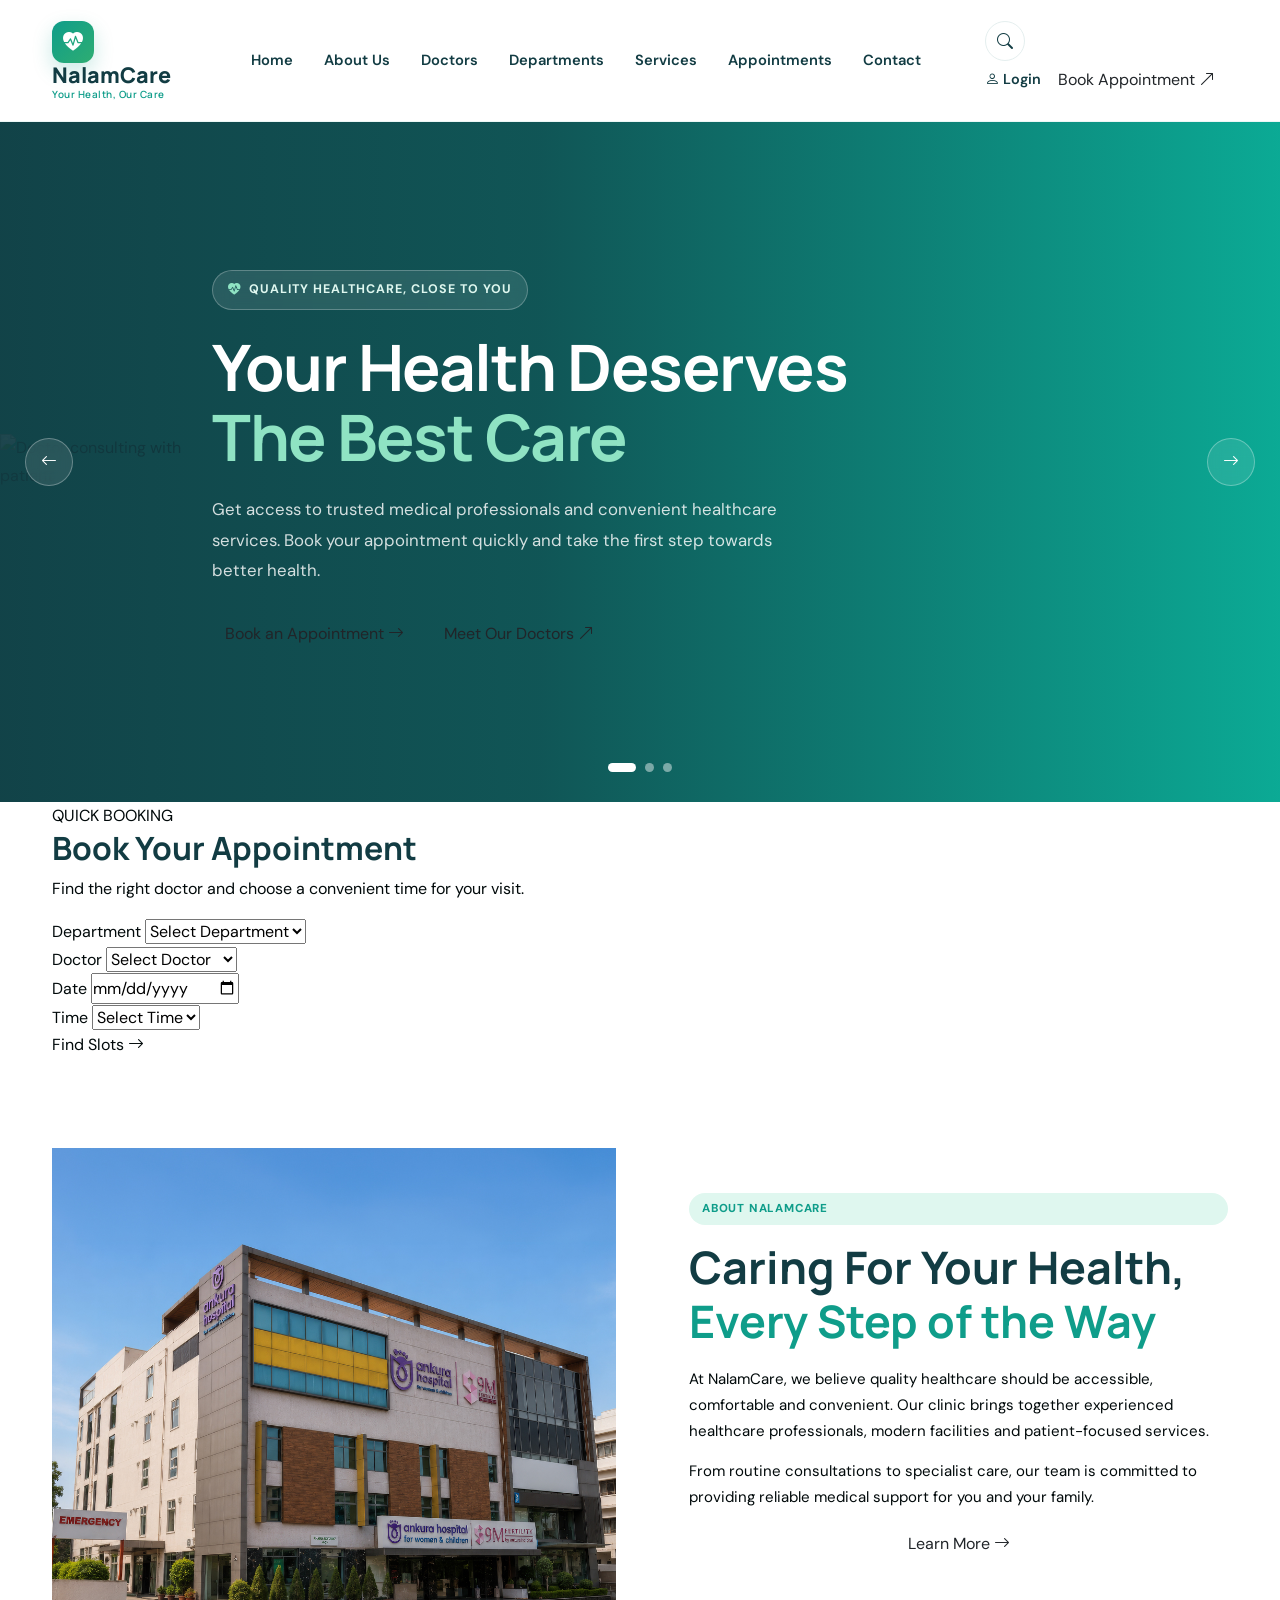
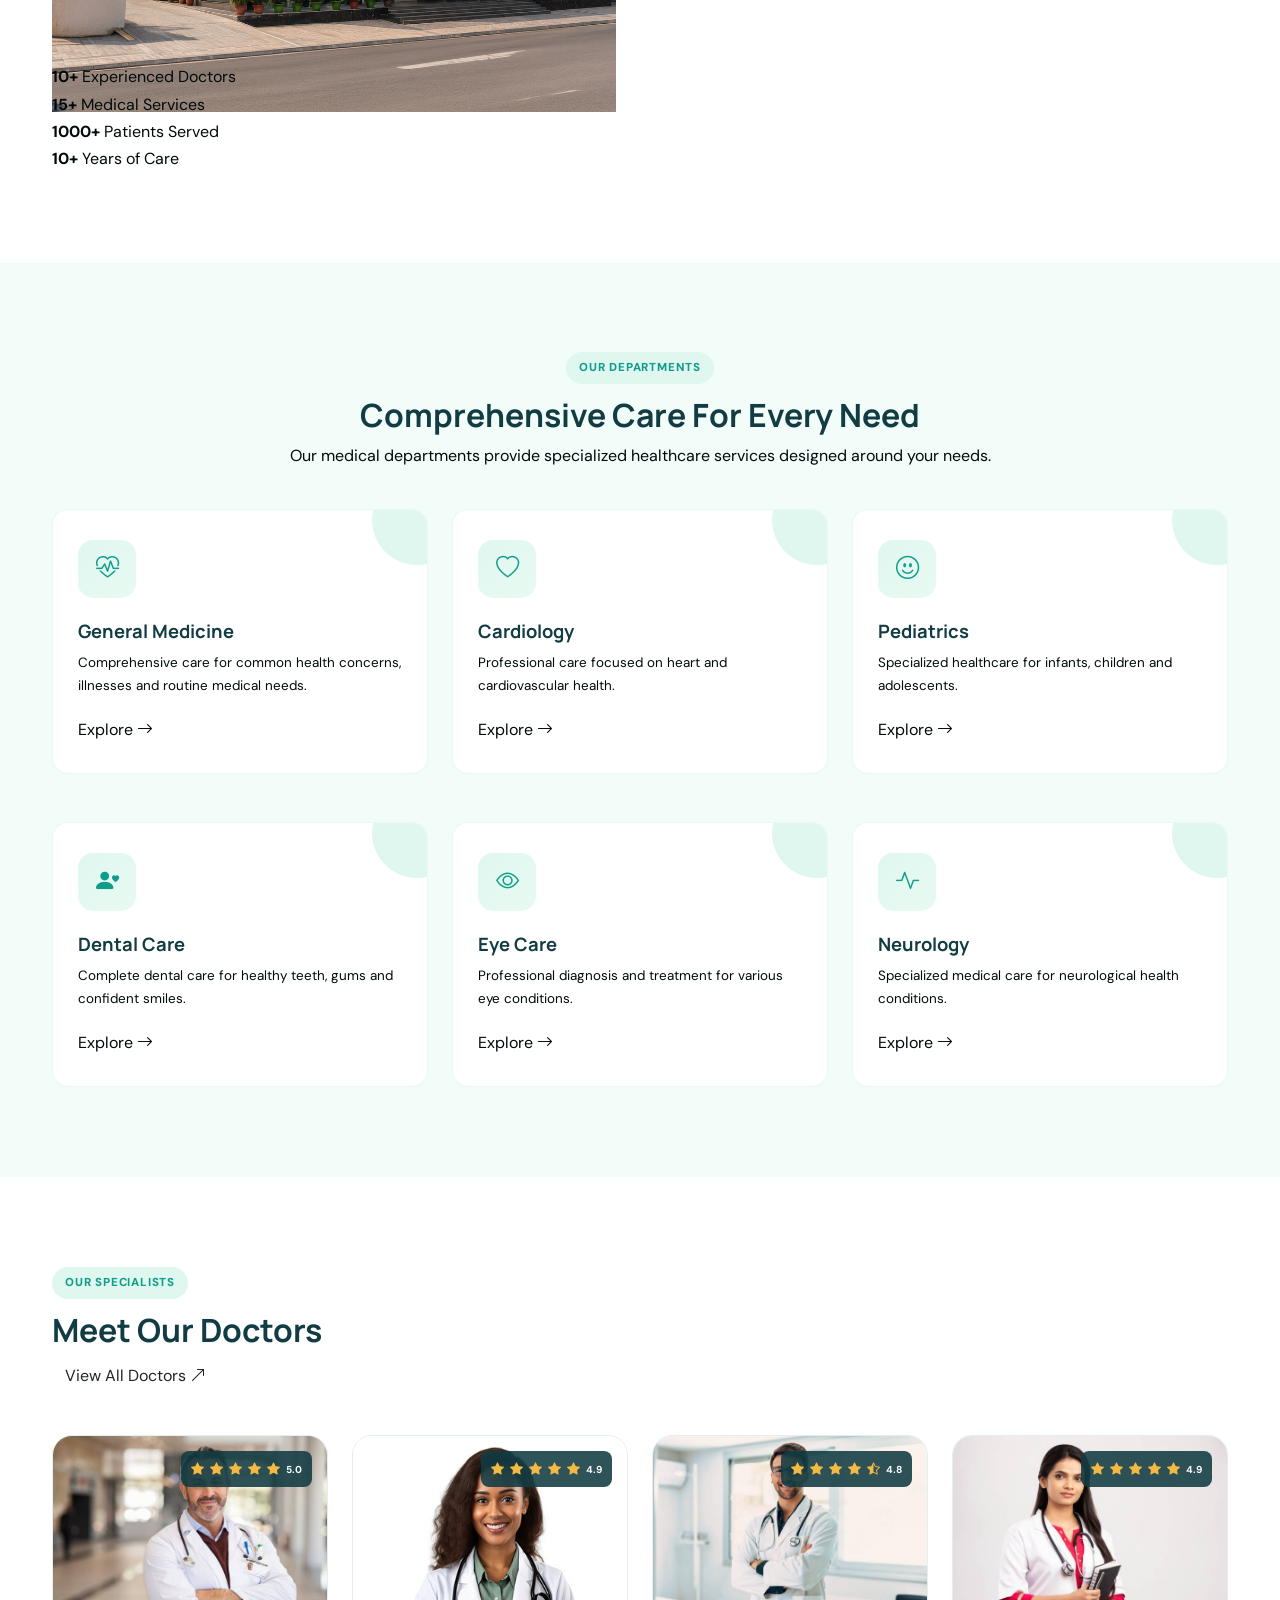
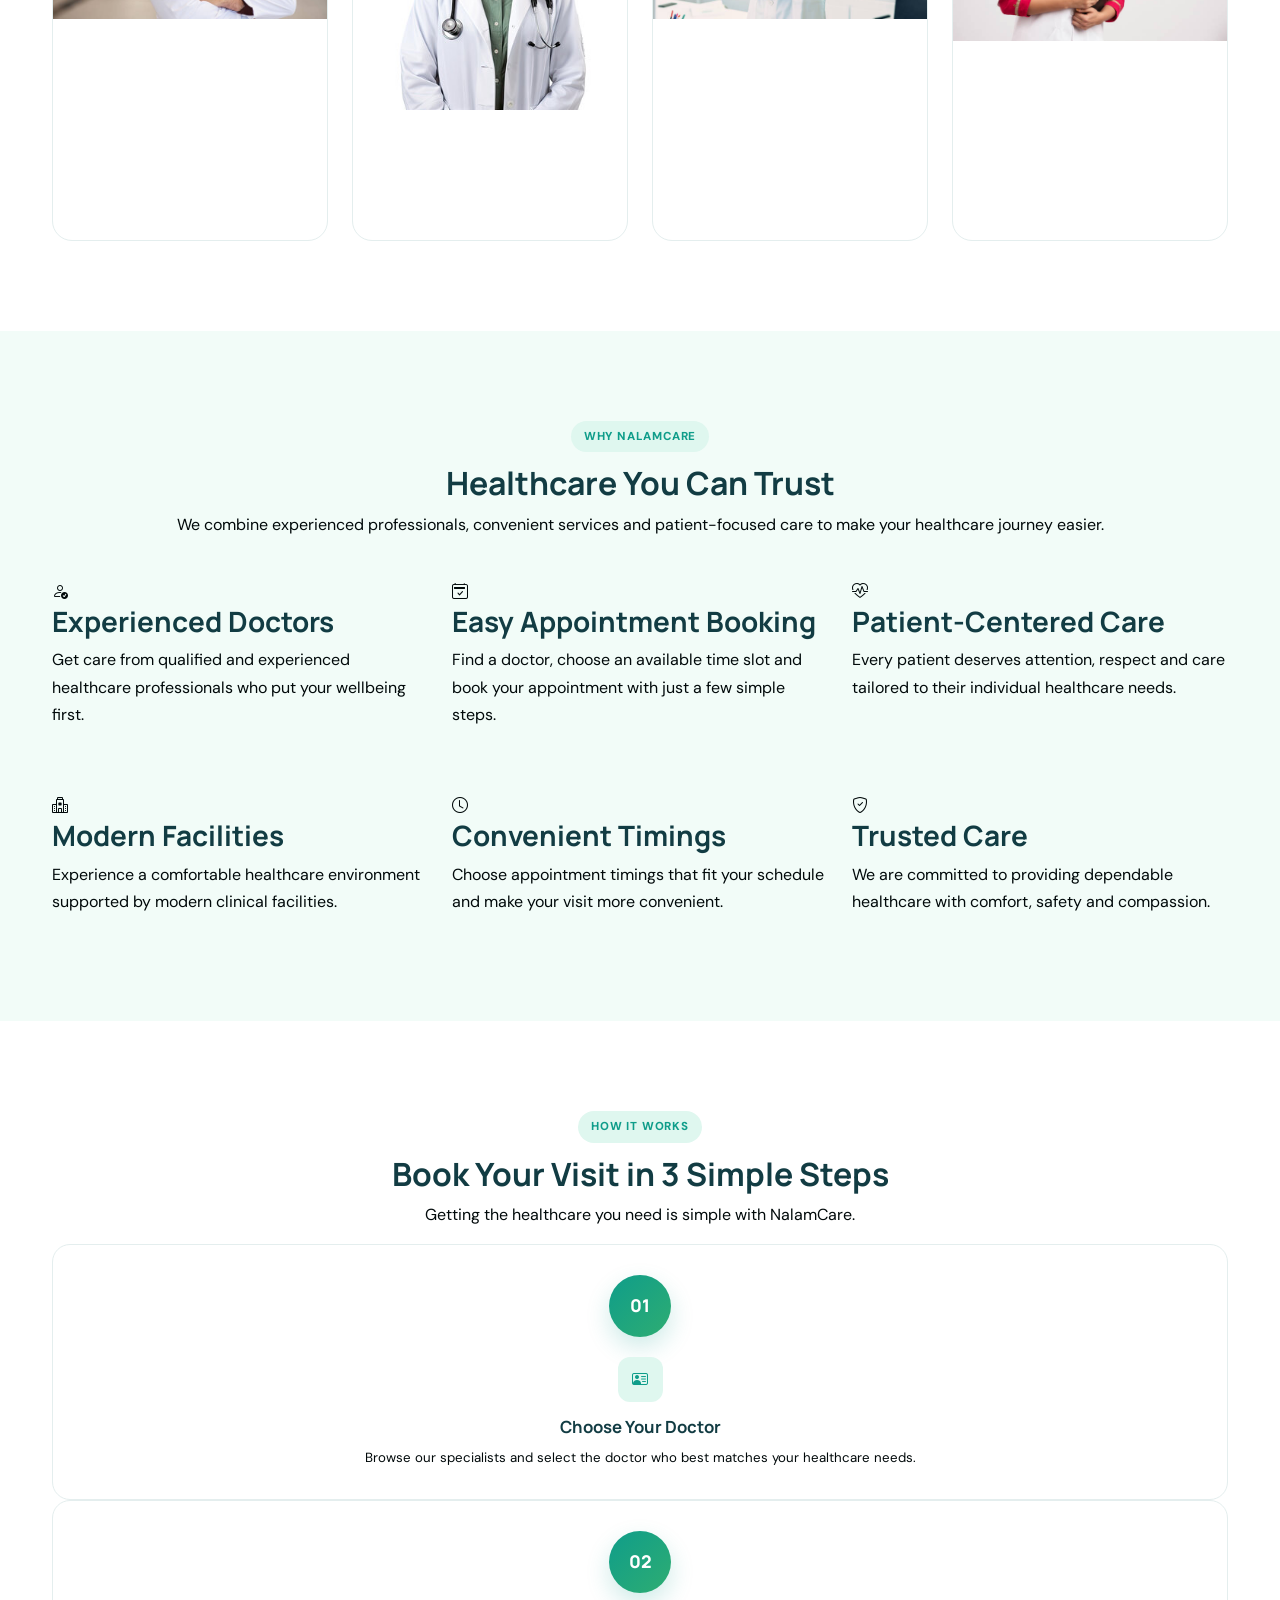
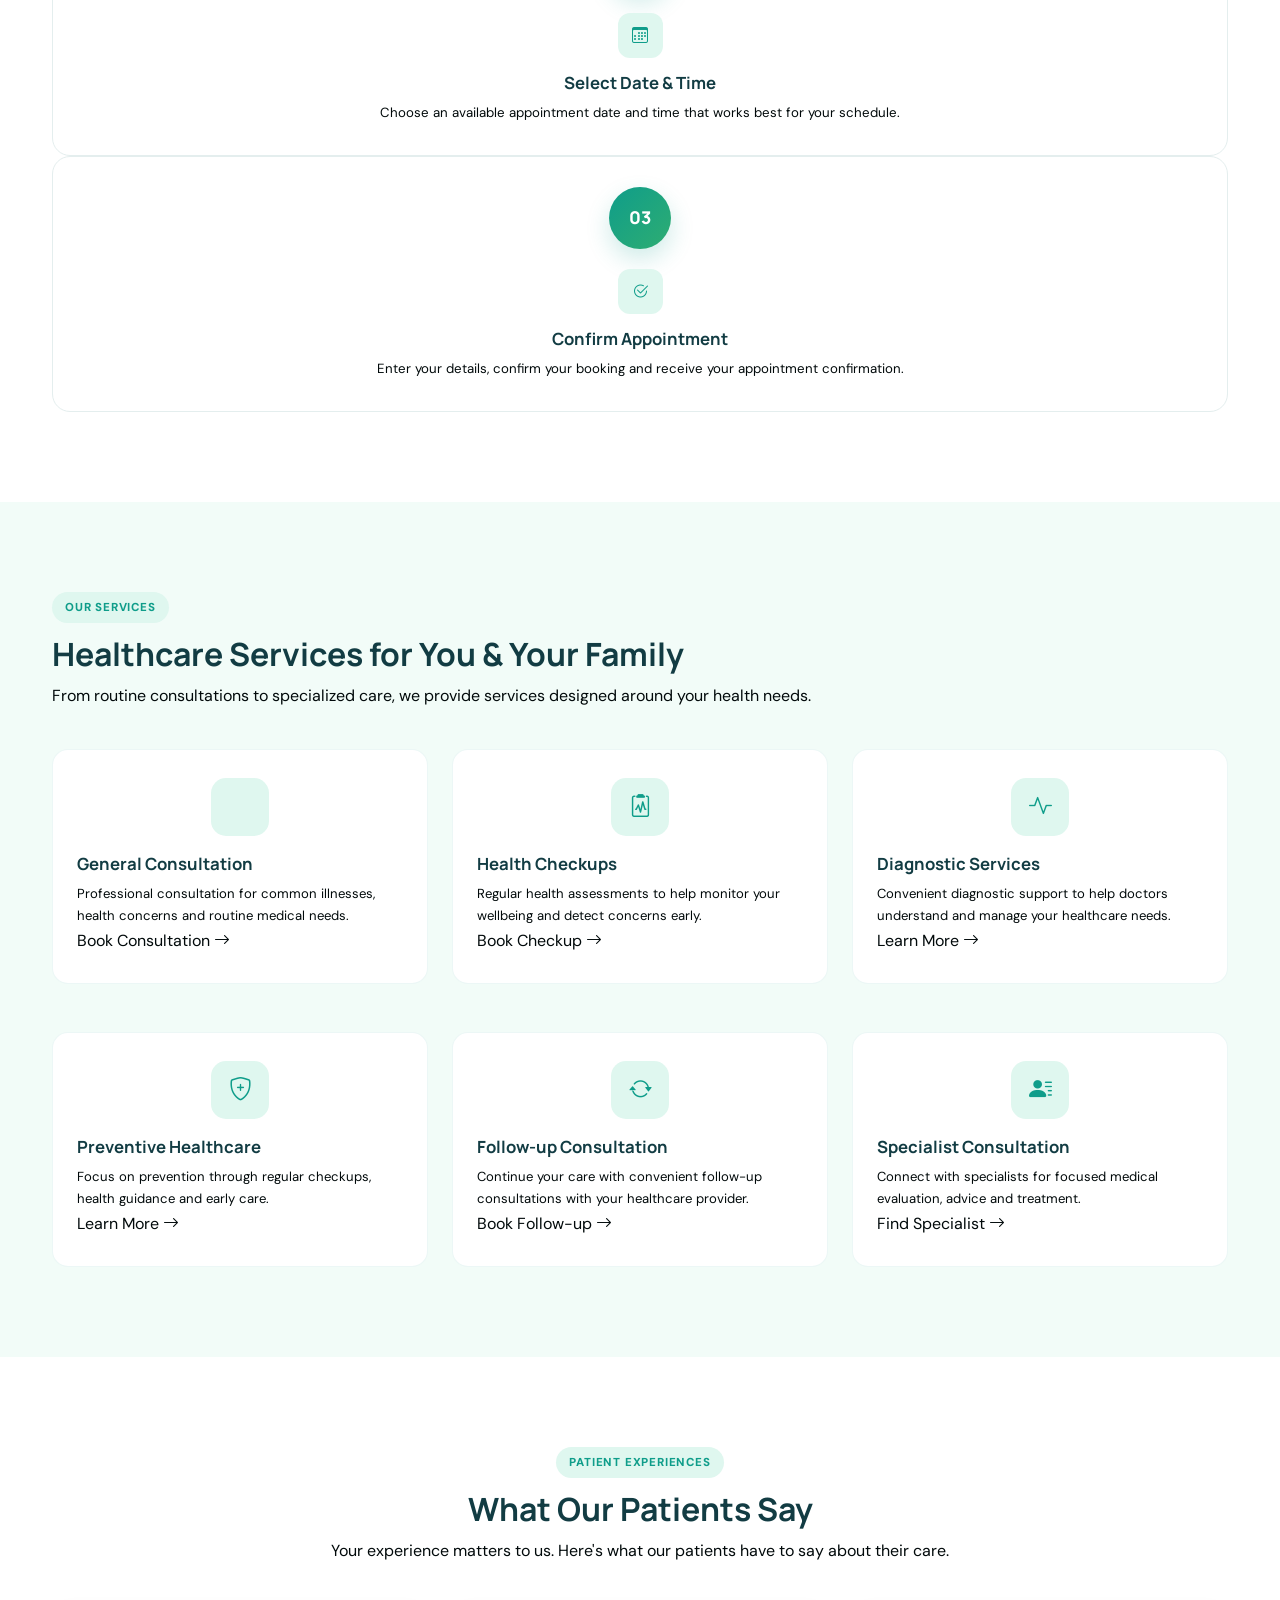
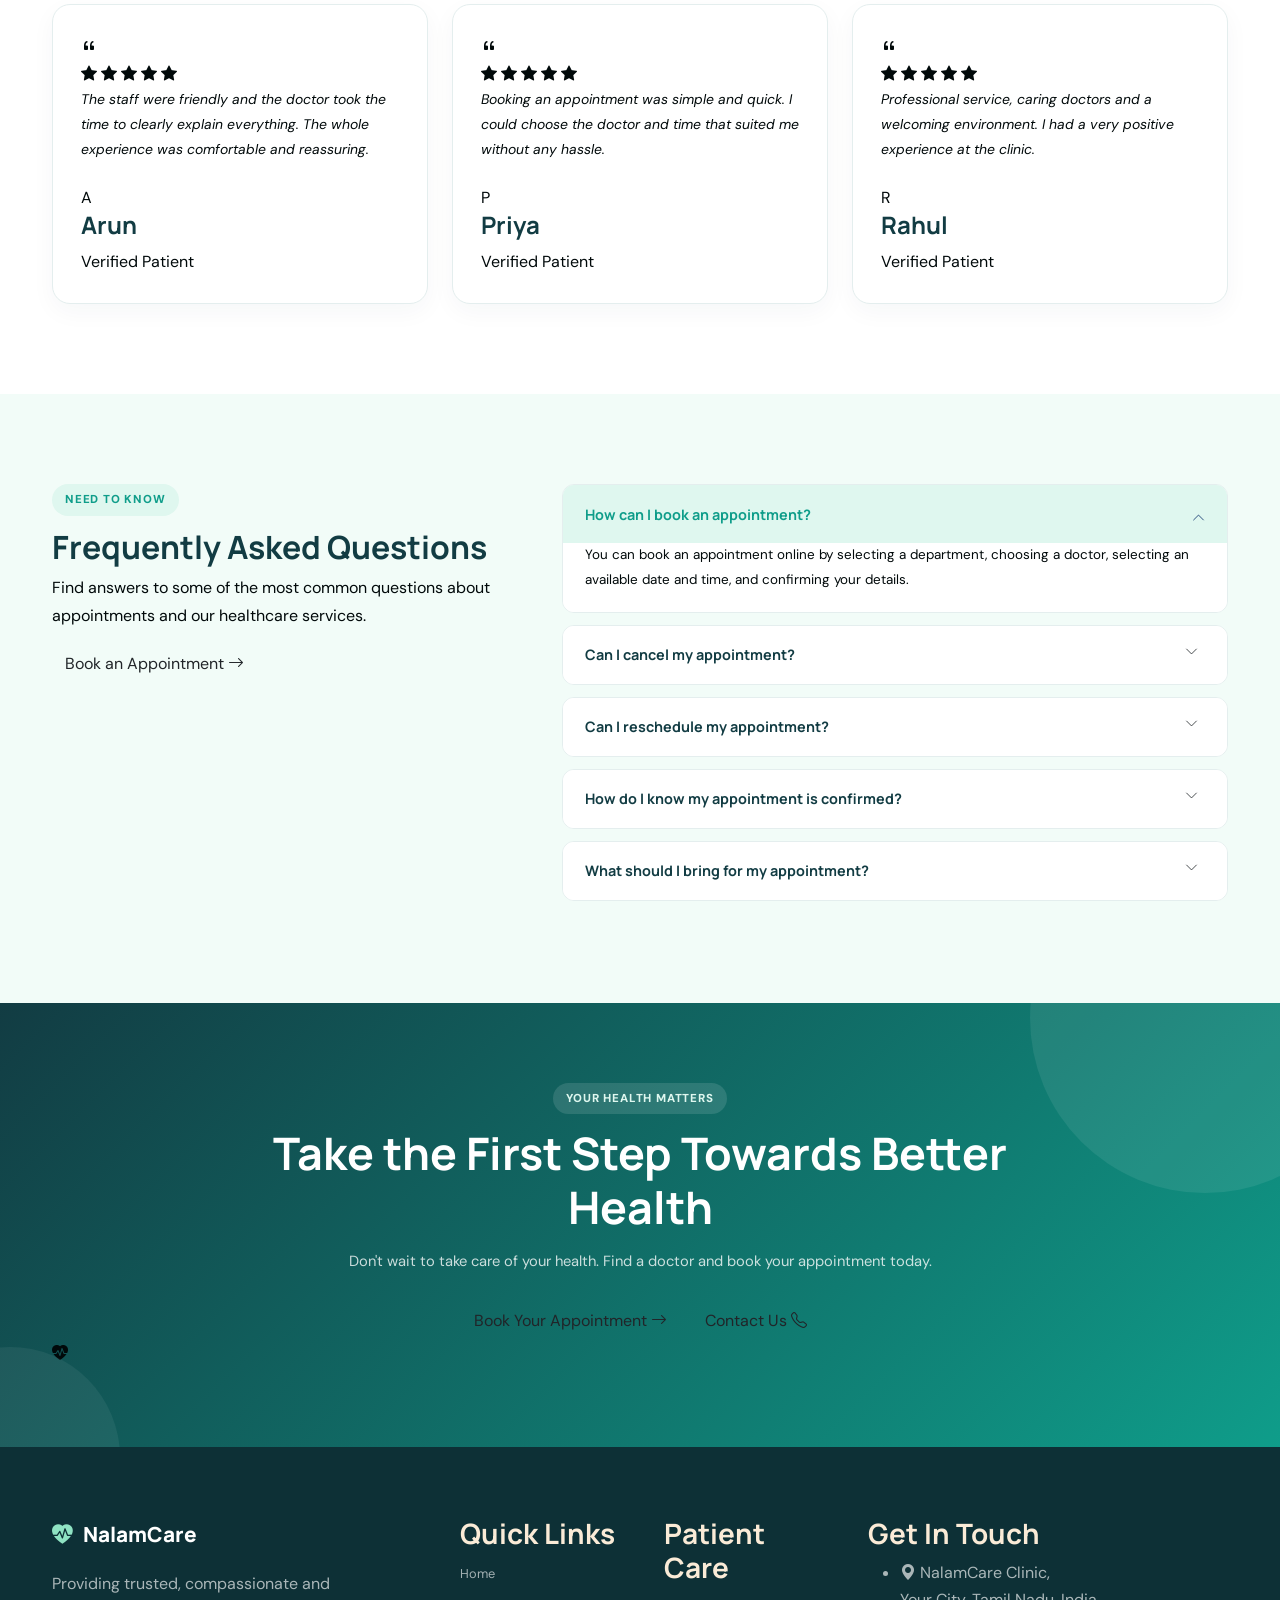
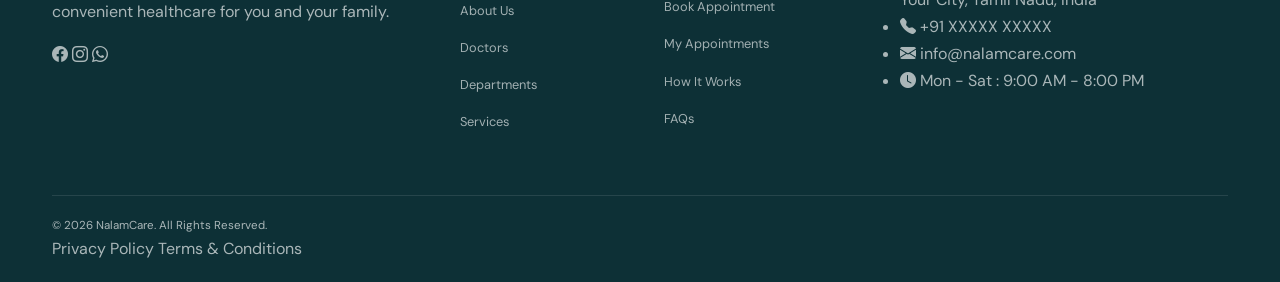
==== commit 31eb5088: "Add files via upload" ====
--- a/index.html
+++ b/index.html
@@ -85,7 +85,7 @@
                 <!-- Slide 1 -->
                 <div class="hero-slide active">
                     <div class="hero-image">
-                        <img src="#clinic1.jpg" alt="Doctor consulting with patient">
+                        <img src="hero1.jpg" alt="Doctor consulting with patient">
                     </div>
                     <div class="hero-overlay"></div>
                     <div class="container hero-container">
@@ -122,7 +122,7 @@
                 <!-- Slide 2 -->
                 <div class="hero-slide">
                     <div class="hero-image">
-                        <img src="assets/images/hero-doctor-2.jpg" alt="Professional healthcare team">
+                        <img src="hero2.jpg" alt="Professional healthcare team">
                     </div>
 
                     <div class="hero-overlay"></div>
@@ -165,7 +165,7 @@
                 <!-- Slide 3 -->
                 <div class="hero-slide">
                     <div class="hero-image">
-                        <img src="assets/images/hero-booking.jpg" alt="Online appointment booking">
+                        <img src="hero3.jpg" alt="Online appointment booking">
                     </div>
 
                     <div class="hero-overlay"></div>
@@ -497,7 +497,7 @@
                         <div class="doctor-card">
 
                             <div class="doctor-image">
-                                <img src="assets/images/doctor-1.jpg" alt="Dr. Arun Kumar">
+                                <img src="doctor-1.jpg" alt="Dr. Arun Kumar">
                             </div>
 
                             <div class="doctor-info">
@@ -527,7 +527,7 @@
                         <div class="doctor-card">
 
                             <div class="doctor-image">
-                                <img src="assets/images/doctor-2.jpg" alt="Dr. Priya">
+                                <img src="doctor-2.jpg" alt="Dr. Priya">
                             </div>
 
                             <div class="doctor-info">
@@ -557,7 +557,7 @@
                         <div class="doctor-card">
 
                             <div class="doctor-image">
-                                <img src="assets/images/doctor-3.jpg" alt="Dr. Rahul">
+                                <img src="doctor-3.jpg" alt="Dr. Rahul">
                             </div>
 
                             <div class="doctor-info">
@@ -587,7 +587,7 @@
                         <div class="doctor-card">
 
                             <div class="doctor-image">
-                                <img src="assets/images/doctor-4.jpg" alt="Dr. Meena">
+                                <img src="doctor-4.jpg" alt="Dr. Meena">
                             </div>
 
                             <div class="doctor-info">
--- a/style.css
+++ b/style.css
@@ -192,7 +192,7 @@
     position:relative;
     min-height:680px;
     overflow:hidden;
-    background:var(--deep-teal);
+    background:#0aaf99;
 }
 .hero-slider {
     position:relative;
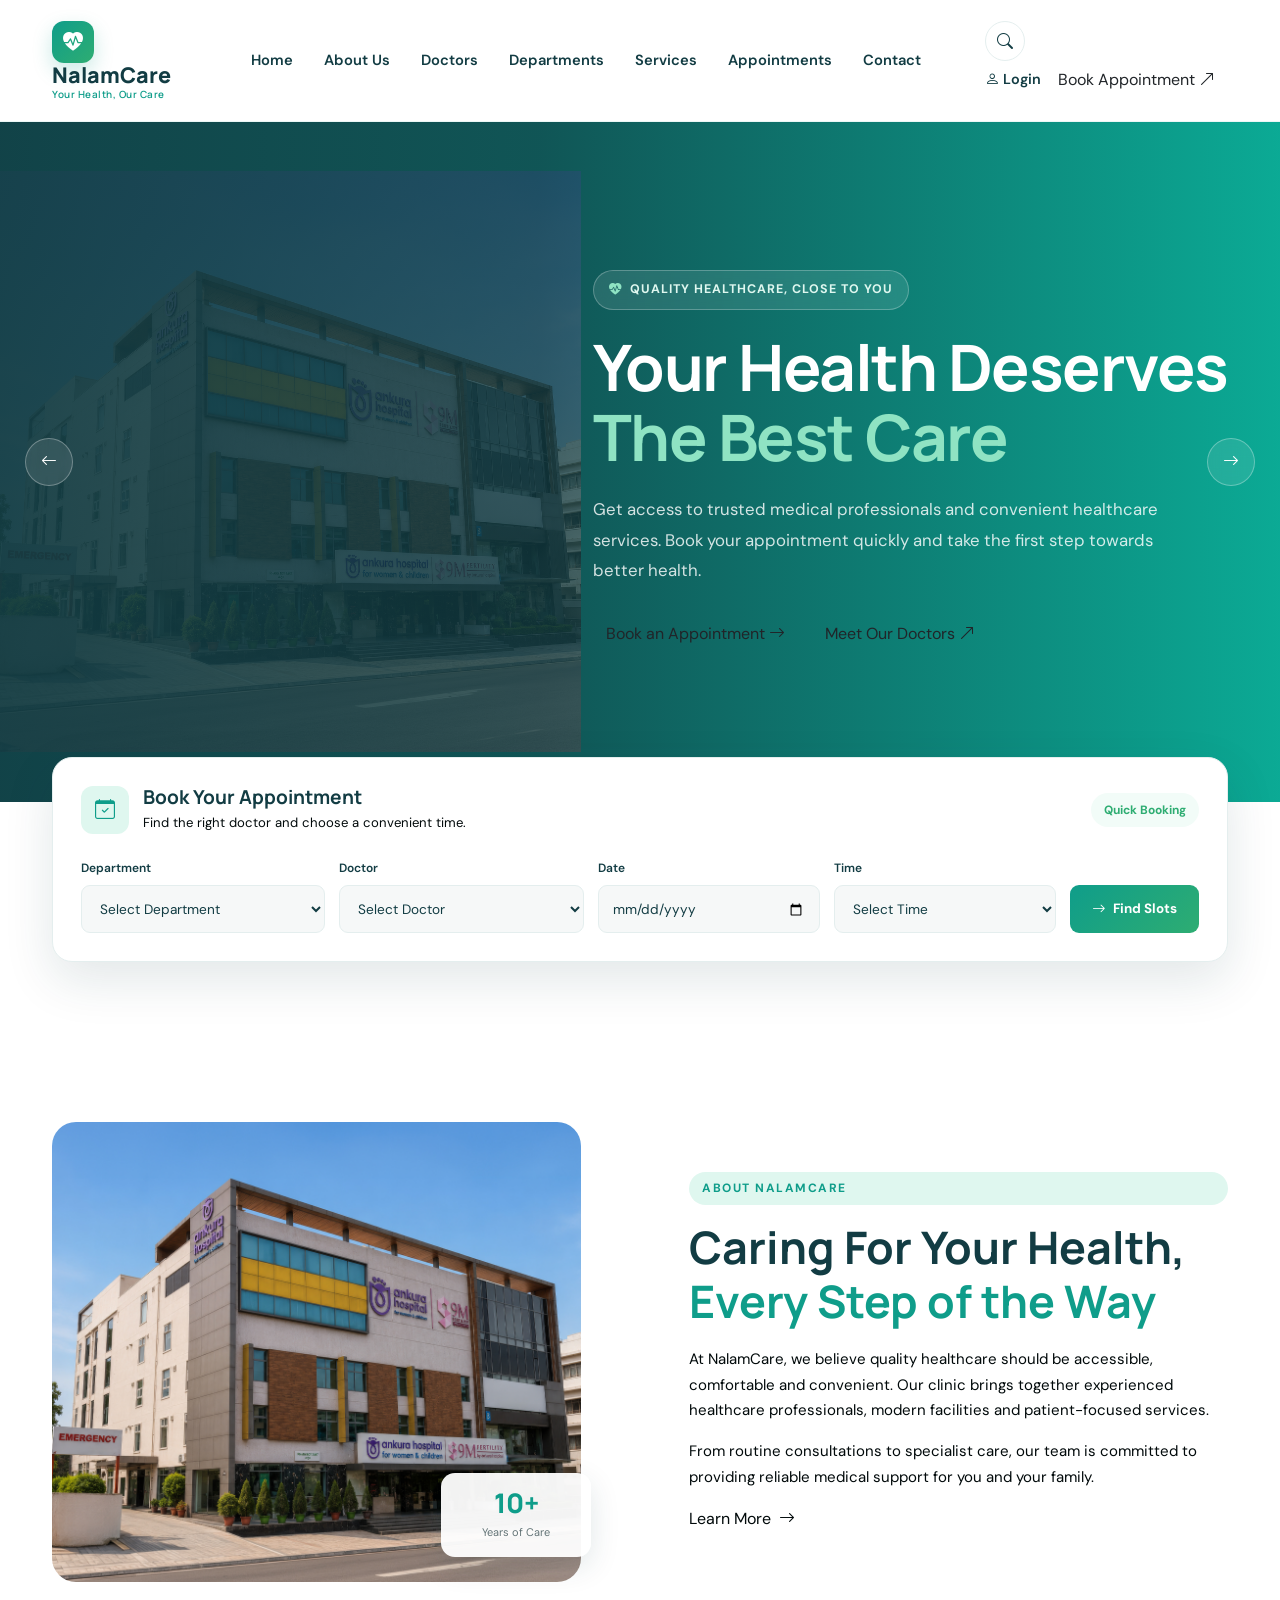
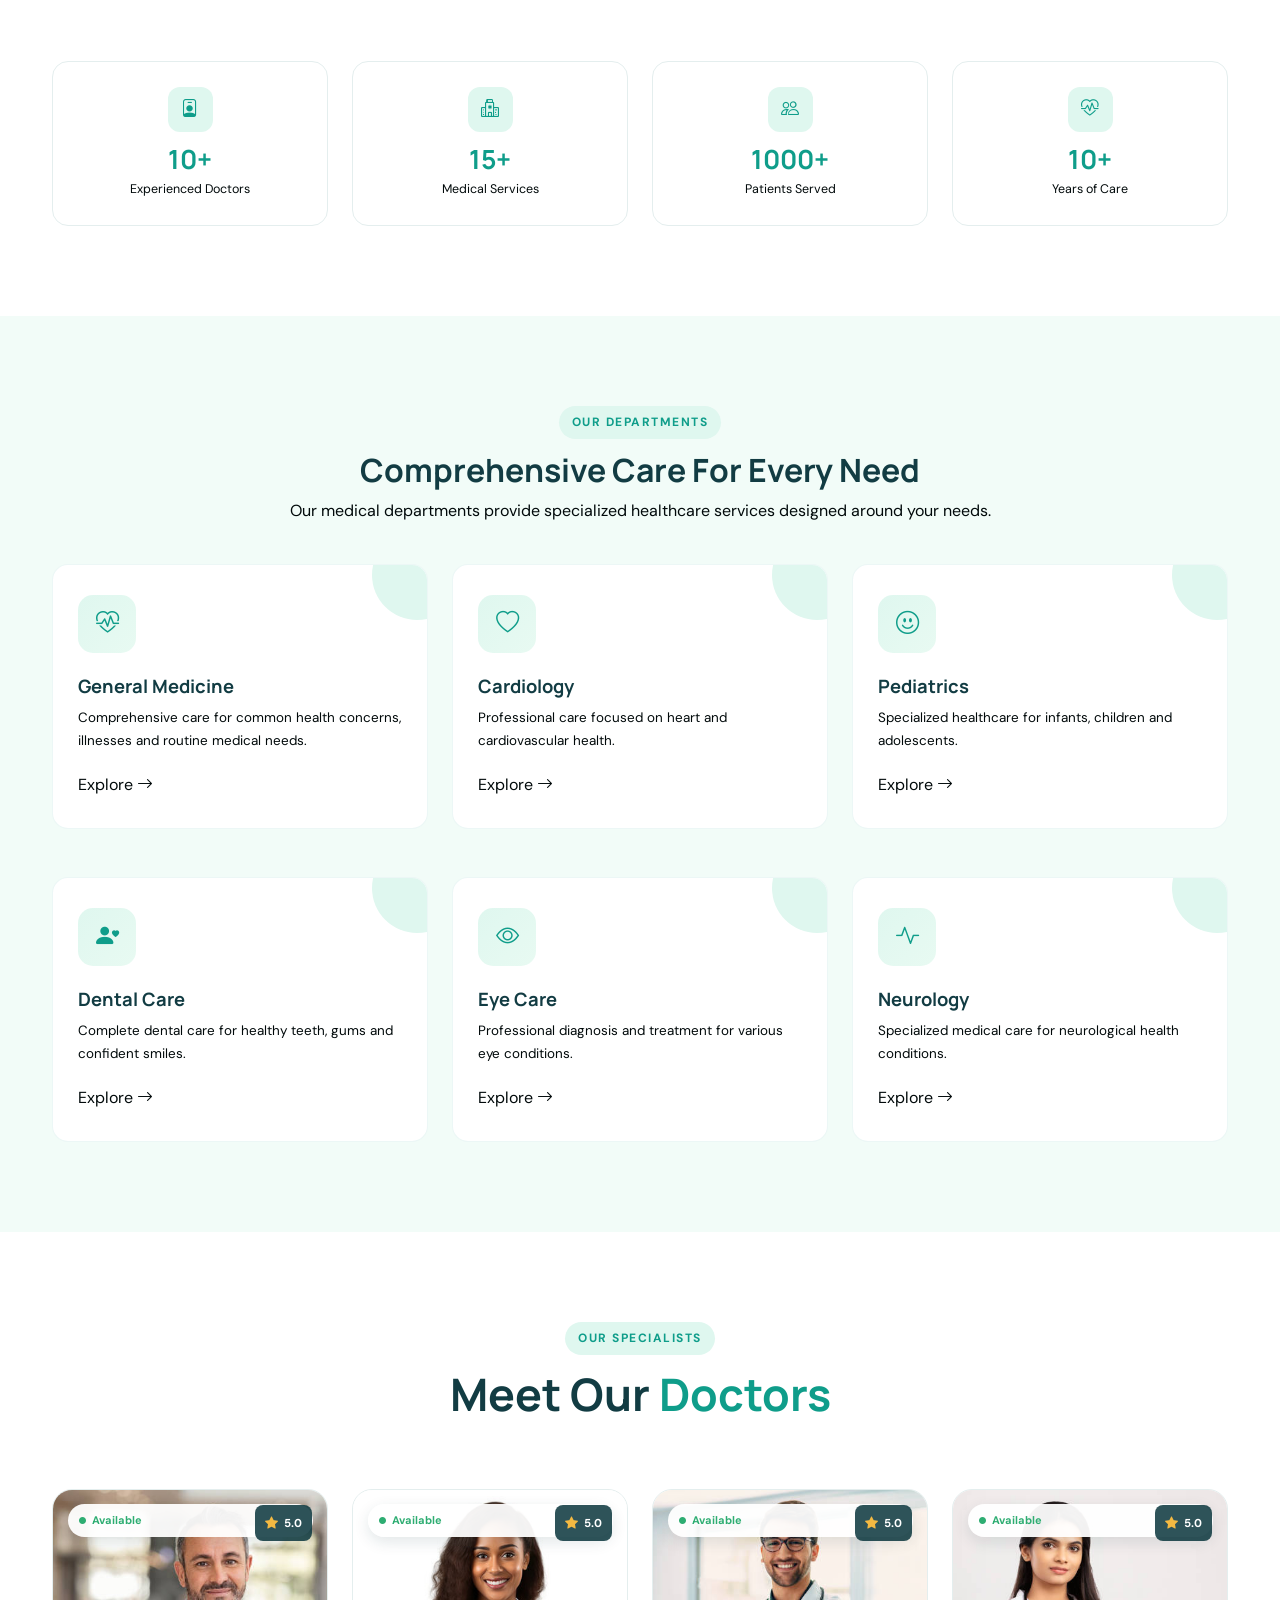
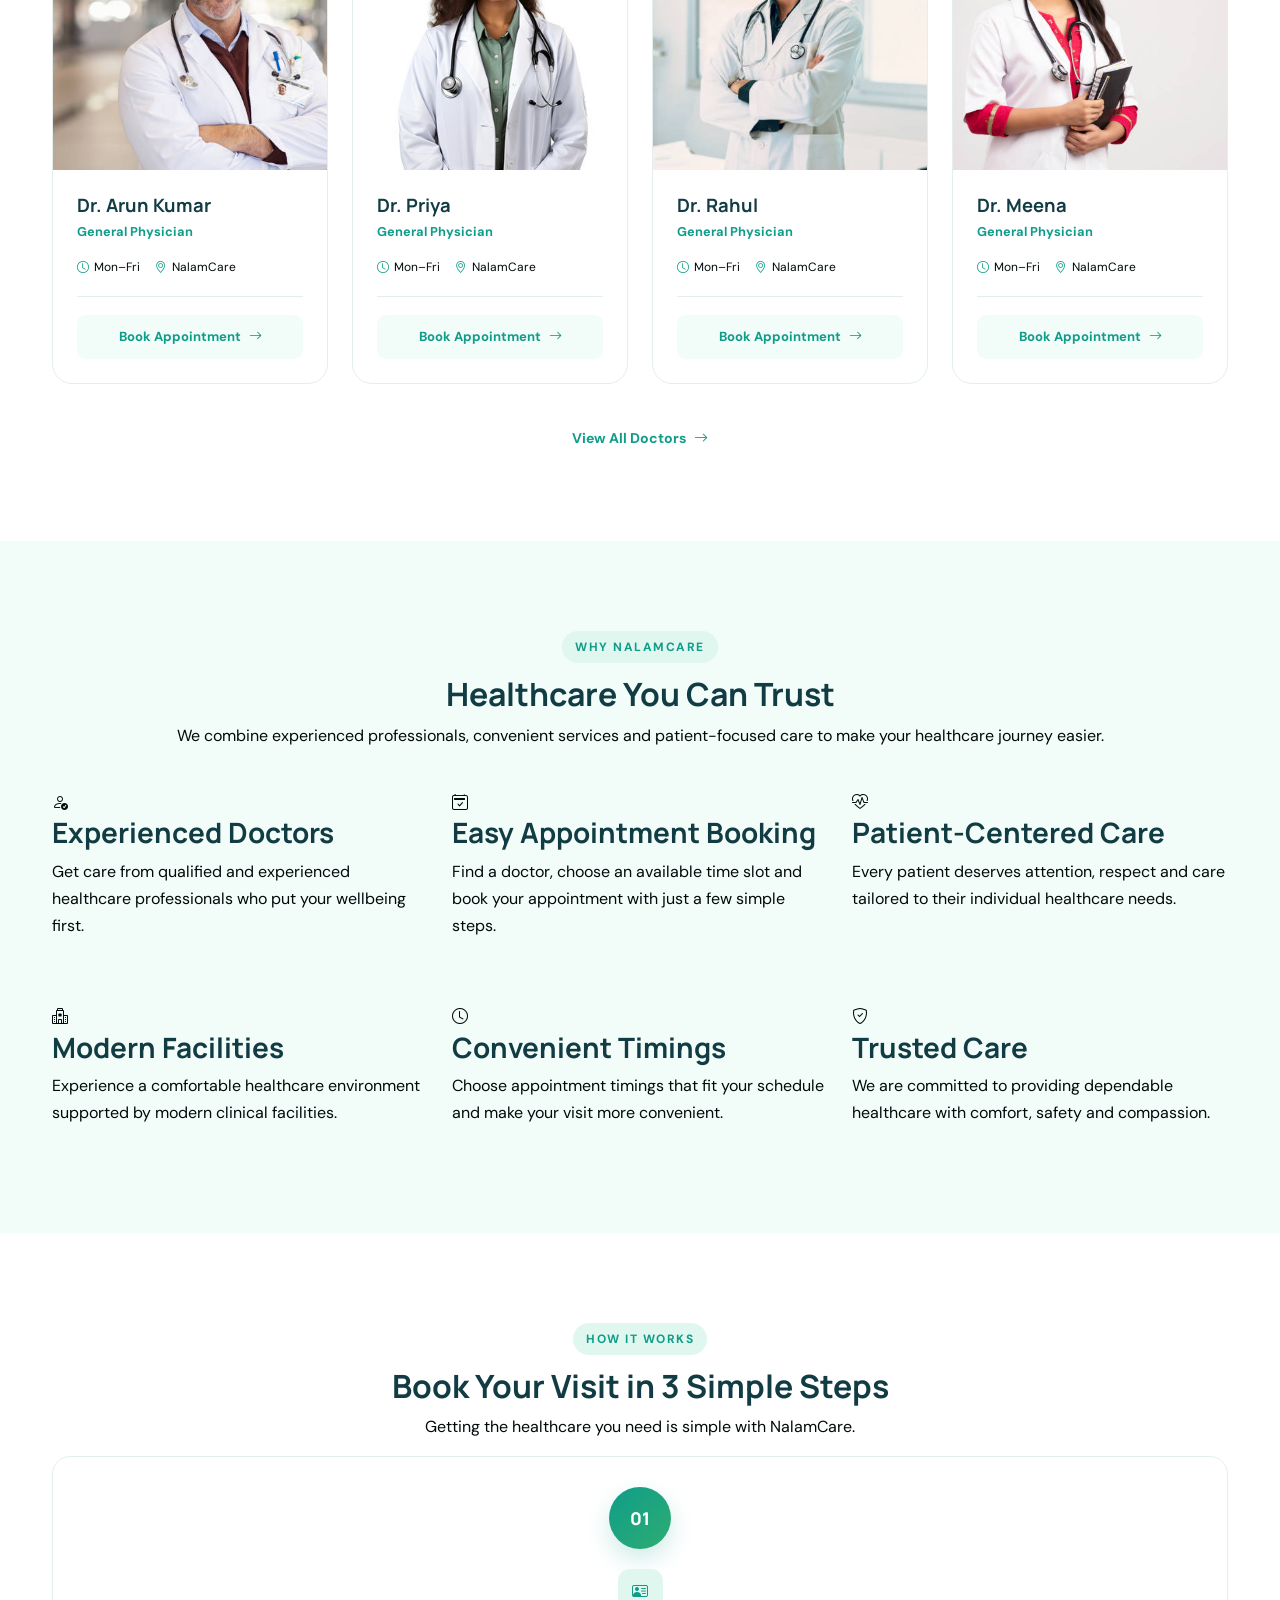
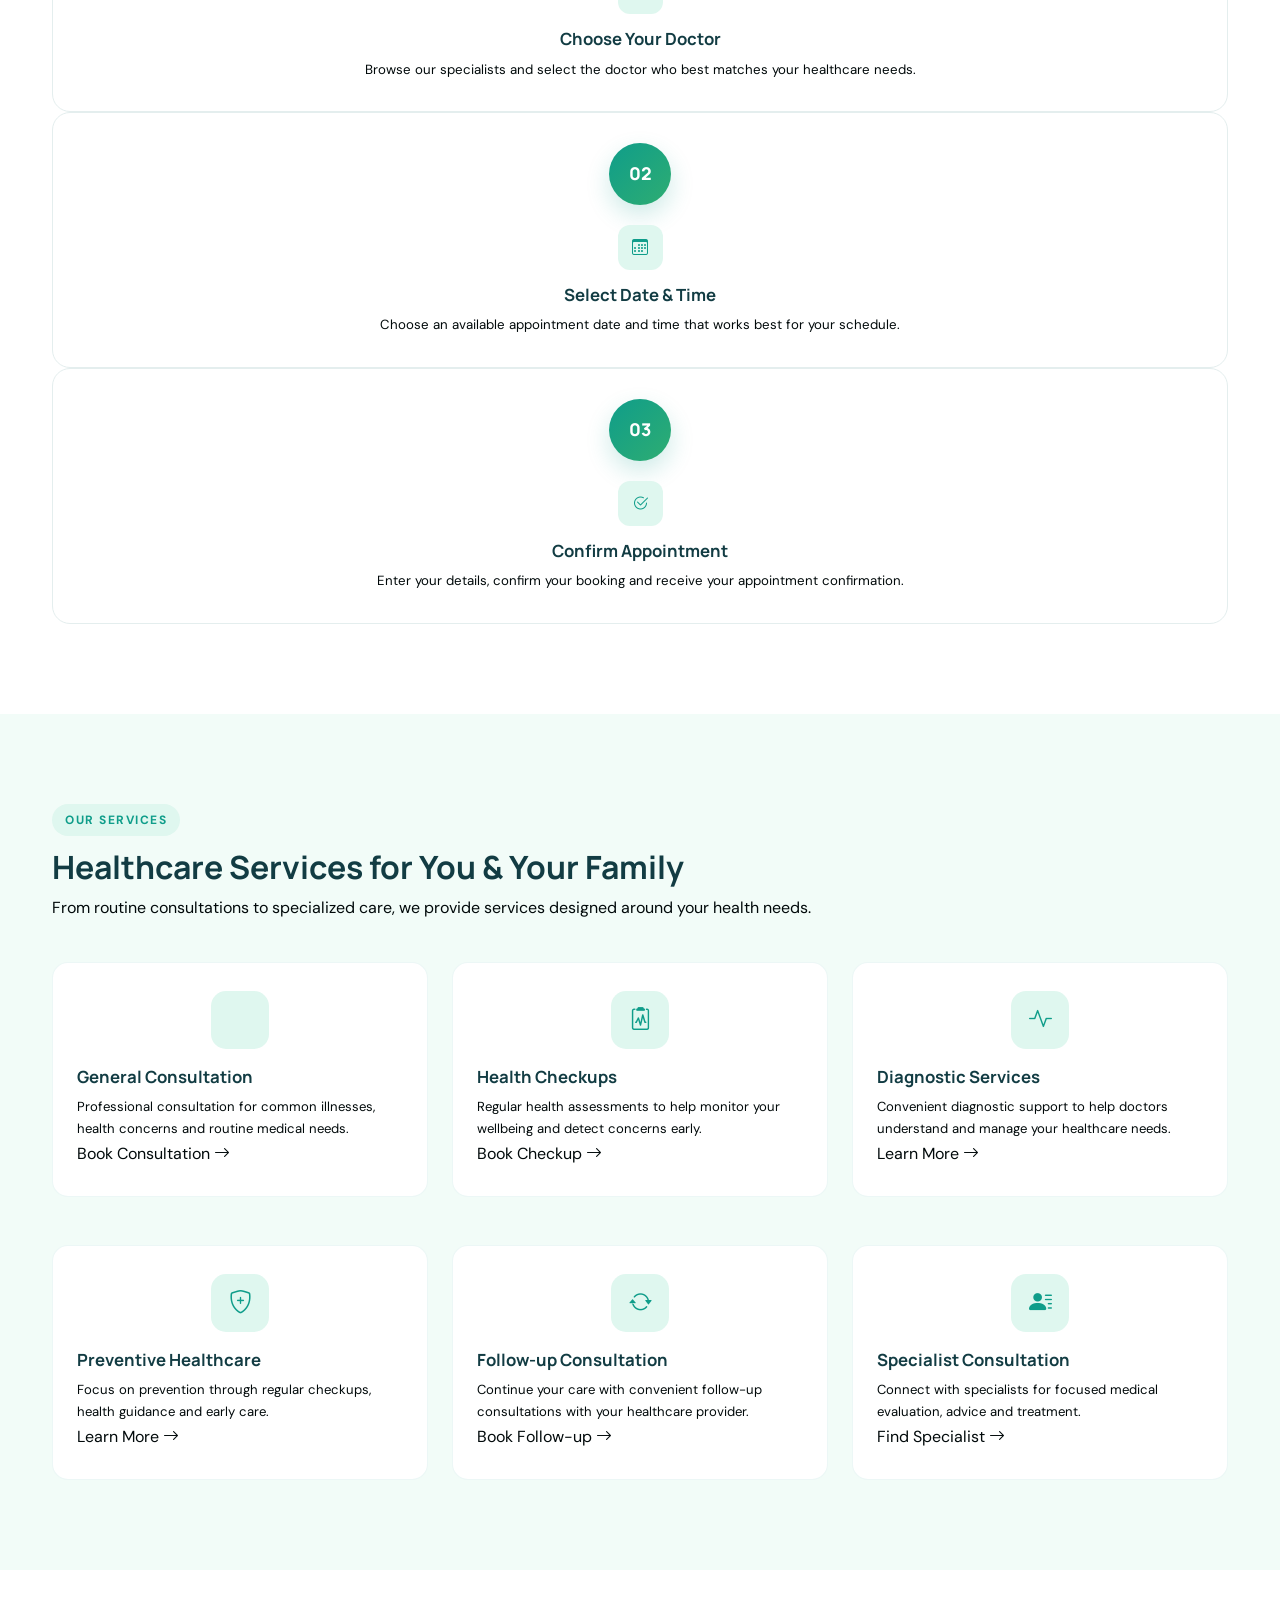
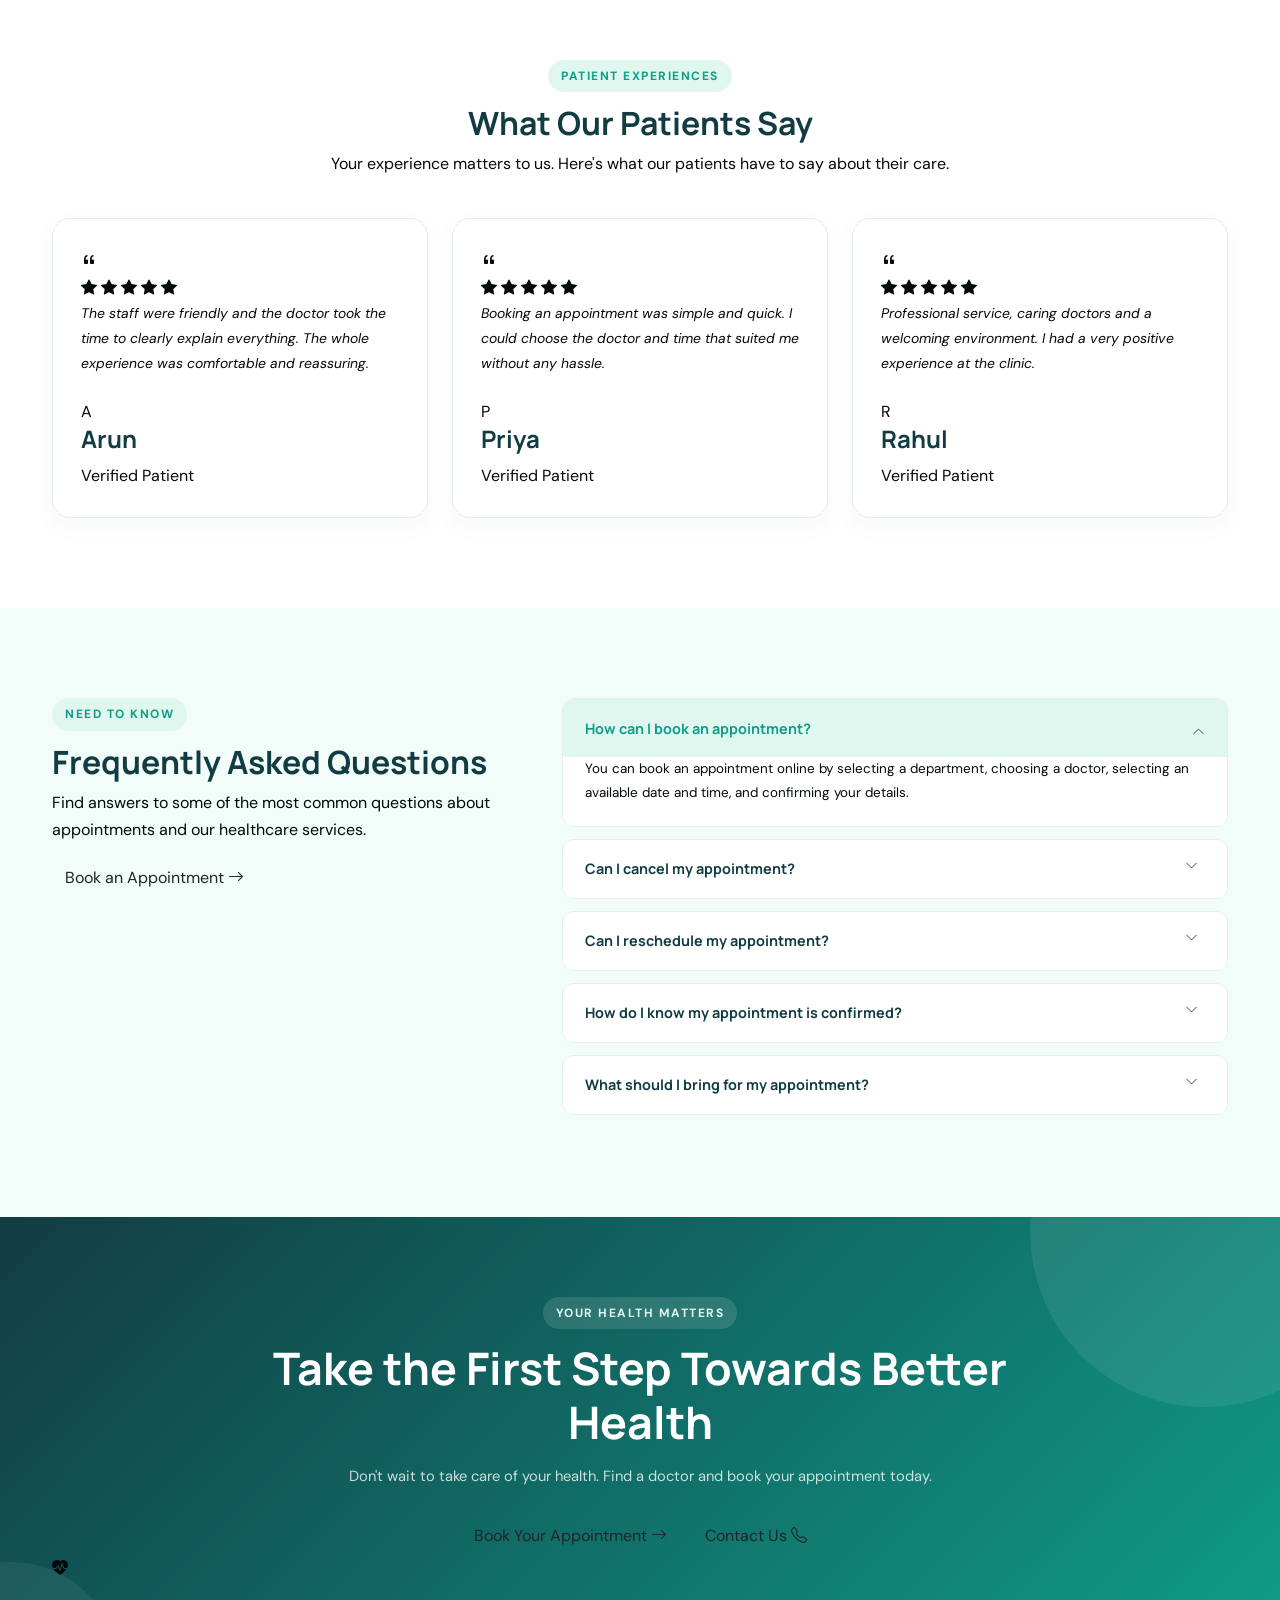
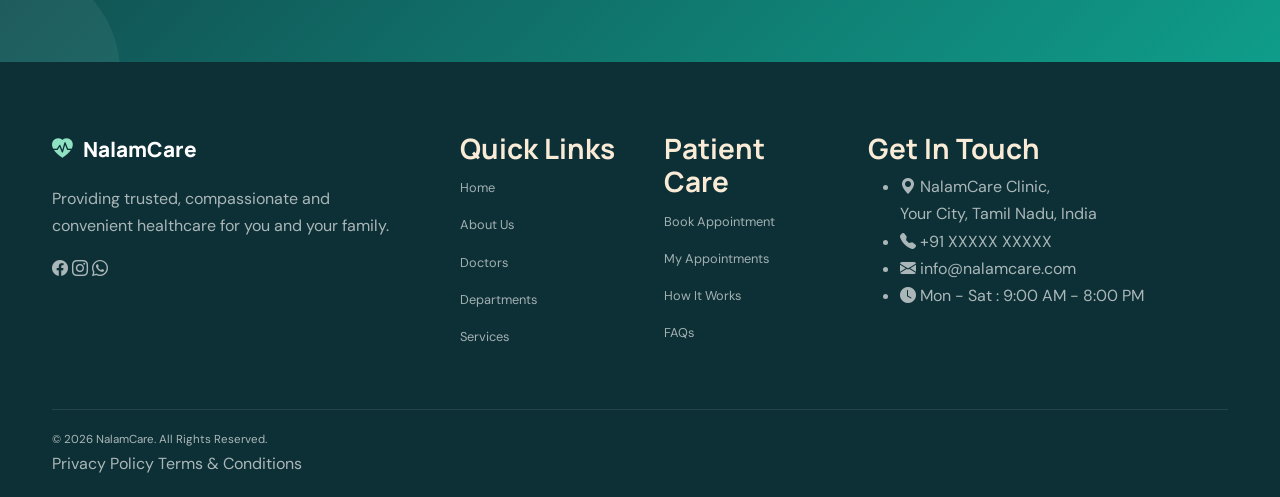
==== commit 88bf605e: "Add files via upload" ====
--- a/index.html
+++ b/index.html
@@ -85,9 +85,8 @@
                 <!-- Slide 1 -->
                 <div class="hero-slide active">
                     <div class="hero-image">
-                        <img src="hero1.jpg" alt="Doctor consulting with patient">
-                    </div>
-                    <div class="hero-overlay"></div>
+                        <img src="clinic1.jpg" alt="Doctor consulting with patient">
+                    </div>
                     <div class="container hero-container">
                         <div class="hero-content">
                             <span class="hero-tag">
@@ -109,7 +108,7 @@
                                     <i class="bi bi-arrow-right"></i>
                                 </a>
 
-                                <a href="#doctors" class="btn hero-secondary-btn">
+                                <a href="doctors.html" class="btn hero-secondary-btn">
                                     Meet Our Doctors
                                     <i class="bi bi-arrow-up-right"></i>
                                 </a>
@@ -122,7 +121,7 @@
                 <!-- Slide 2 -->
                 <div class="hero-slide">
                     <div class="hero-image">
-                        <img src="hero2.jpg" alt="Professional healthcare team">
+                        <img src="clinic2.jpg" alt="Professional healthcare team">
                     </div>
 
                     <div class="hero-overlay"></div>
@@ -165,7 +164,7 @@
                 <!-- Slide 3 -->
                 <div class="hero-slide">
                     <div class="hero-image">
-                        <img src="hero3.jpg" alt="Online appointment booking">
+                        <img src="clinic4.jpg" alt="Online appointment booking">
                     </div>
 
                     <div class="hero-overlay"></div>
@@ -224,143 +223,138 @@
 
             </div>
         </section>
-
-
         <!-- Quick Appointment -->
-        <section class="quick-booking">
-            <div class="container">
-                <div class="booking-box">
-
-                    <div class="booking-heading">
-                        <span>QUICK BOOKING</span>
-                        <h2>Book Your Appointment</h2>
-                        <p>Find the right doctor and choose a convenient time for your visit.</p>
-                    </div>
-
-                    <div class="booking-form">
-
-                        <div class="booking-field">
-                            <label>Department</label>
-                            <select>
-                                <option selected>Select Department</option>
-                                <option>General Medicine</option>
-                                <option>Cardiology</option>
-                                <option>Pediatrics</option>
-                                <option>Dental Care</option>
-                                <option>Eye Care</option>
-                            </select>
-                        </div>
-
-                        <div class="booking-field">
-                            <label>Doctor</label>
-                            <select>
-                                <option selected>Select Doctor</option>
-                                <option>Dr. Arun Kumar</option>
-                                <option>Dr. Priya</option>
-                                <option>Dr. Rahul</option>
-                            </select>
-                        </div>
-
-                        <div class="booking-field">
-                            <label>Date</label>
-                            <input type="date">
-                        </div>
-
-                        <div class="booking-field">
-                            <label>Time</label>
-                            <select>
-                                <option selected>Select Time</option>
-                                <option>09:00 AM</option>
-                                <option>10:00 AM</option>
-                                <option>11:00 AM</option>
-                                <option>04:00 PM</option>
-                                <option>05:00 PM</option>
-                            </select>
-                        </div>
-
-                        <a href="booking.html" class="booking-btn">
-                            Find Slots
-                            <i class="bi bi-arrow-right"></i>
-                        </a>
-
-                    </div>
-
-                </div>
-            </div>
-        </section>
-        <!-- About Section -->
-        <section class="about-section section-padding" id="about">
-            <div class="container">
-
-                <div class="row align-items-center g-5">
-
-                    <div class="col-lg-6">
-                        <div class="about-image">
-                            <img src="clinic1.jpg" alt="NalamCare clinic">
-                        </div>
-                    </div>
-
-                    <div class="col-lg-6">
-                        <div class="about-content">
-
-                            <span class="section-tag">ABOUT NALAMCARE</span>
-
-                            <h2>
-                                Caring For Your Health,
-                                <span>Every Step of the Way</span>
-                            </h2>
-
-                            <p>
-                                At NalamCare, we believe quality healthcare should be
-                                accessible, comfortable and convenient. Our clinic brings
-                                together experienced healthcare professionals, modern
-                                facilities and patient-focused services.
-                            </p>
-
-                            <p>
-                                From routine consultations to specialist care, our team
-                                is committed to providing reliable medical support for
-                                you and your family.
-                            </p>
-
-                            <a href="#contact" class="btn section-btn">
-                                Learn More
-                                <i class="bi bi-arrow-right"></i>
-                            </a>
-
-                        </div>
-                    </div>
-
-                </div>
-
-                <div class="about-stats">
-
-                    <div class="stat-item">
-                        <strong>10+</strong>
-                        <span>Experienced Doctors</span>
-                    </div>
-
-                    <div class="stat-item">
-                        <strong>15+</strong>
-                        <span>Medical Services</span>
-                    </div>
-
-                    <div class="stat-item">
-                        <strong>1000+</strong>
-                        <span>Patients Served</span>
-                    </div>
-
-                    <div class="stat-item">
-                        <strong>10+</strong>
-                        <span>Years of Care</span>
-                    </div>
-
-                </div>
-
-            </div>
-        </section>
-
-
+<section class="quick-appointment">
+  <div class="container">
+    <div class="appointment-card">
+
+      <div class="appointment-header">
+        <div class="appointment-title">
+          <div class="appointment-icon">
+            <i class="bi bi-calendar-check"></i>
+          </div>
+          <div>
+            <h3>Book Your Appointment</h3>
+            <p>Find the right doctor and choose a convenient time.</p>
+          </div>
+        </div>
+        <span class="appointment-badge">Quick Booking</span>
+      </div>
+
+      <form class="appointment-form">
+        <div class="form-group">
+          <label>Department</label>
+          <select class="form-control-custom">
+            <option selected>Select Department</option>
+            <option>General Medicine</option>
+            <option>Cardiology</option>
+            <option>Pediatrics</option>
+            <option>Dental Care</option>
+            <option>Eye Care</option>
+          </select>
+        </div>
+
+        <div class="form-group">
+          <label>Doctor</label>
+          <select class="form-control-custom">
+            <option selected>Select Doctor</option>
+            <option>Dr. Arun Kumar</option>
+            <option>Dr. Priya</option>
+            <option>Dr. Rahul</option>
+          </select>
+        </div>
+
+        <div class="form-group">
+          <label>Date</label>
+          <input type="date" class="form-control-custom">
+        </div>
+
+        <div class="form-group">
+          <label>Time</label>
+          <select class="form-control-custom">
+            <option selected>Select Time</option>
+            <option>09:00 AM</option>
+            <option>10:00 AM</option>
+            <option>11:00 AM</option>
+            <option>04:00 PM</option>
+            <option>05:00 PM</option>
+          </select>
+        </div>
+
+        <button type="submit" class="btn-find-slots">
+          <i class="bi bi-arrow-right"></i> Find Slots
+        </button>
+      </form>
+
+    </div>
+  </div>
+</section>
+
+   <!-- About Section -->
+<section class="about-section section-padding" id="about">
+  <div class="container">
+    <div class="row align-items-center g-5">
+
+      <div class="col-lg-6">
+        <div class="about-image-wrapper">
+          <img src="clinic1.jpg" alt="NalamCare clinic" class="about-image">
+          <div class="about-experience">
+            <strong>10+</strong>
+            <span>Years of Care</span>
+          </div>
+        </div>
+      </div>
+
+      <div class="col-lg-6">
+        <div class="about-content">
+          <span class="section-tag">ABOUT NALAMCARE</span>
+          <h2>
+            Caring For Your Health,
+            <span>Every Step of the Way</span>
+          </h2>
+          <p>At NalamCare, we believe quality healthcare should be accessible, comfortable and convenient. Our clinic brings together experienced healthcare professionals, modern facilities and patient-focused services.</p>
+          <p>From routine consultations to specialist care, our team is committed to providing reliable medical support for you and your family.</p>
+          <a href="#contact" class="about-btn">
+            Learn More <i class="bi bi-arrow-right"></i>
+          </a>
+        </div>
+      </div>
+
+    </div>
+
+    <div class="about-stats row g-4">
+      <div class="col-md-3">
+        <div class="stat-card">
+          <div class="stat-icon"><i class="bi bi-person-badge"></i></div>
+          <h3>10+</h3>
+          <p>Experienced Doctors</p>
+        </div>
+      </div>
+      <div class="col-md-3">
+        <div class="stat-card">
+          <div class="stat-icon"><i class="bi bi-hospital"></i></div>
+          <h3>15+</h3>
+          <p>Medical Services</p>
+        </div>
+      </div>
+      <div class="col-md-3">
+        <div class="stat-card">
+          <div class="stat-icon"><i class="bi bi-people"></i></div>
+          <h3>1000+</h3>
+          <p>Patients Served</p>
+        </div>
+      </div>
+      <div class="col-md-3">
+        <div class="stat-card">
+          <div class="stat-icon"><i class="bi bi-heart-pulse"></i></div>
+          <h3>10+</h3>
+          <p>Years of Care</p>
+        </div>
+      </div>
+    </div>
+
+  </div>
+</section>
         <!-- Departments -->
         <section class="departments-section section-padding" id="departments">
             <div class="container">
@@ -472,150 +466,107 @@
 
 
         <!-- Doctors -->
-        <section class="doctors-section section-padding" id="doctors">
-            <div class="container">
-
-                <div class="section-heading">
-                    <div>
-                        <span class="section-tag">OUR SPECIALISTS</span>
-
-                        <h2>
-                            Meet Our
-                            <span>Doctors</span>
-                        </h2>
-                    </div>
-
-                    <a href="doctors.html" class="btn section-btn">
-                        View All Doctors
-                        <i class="bi bi-arrow-up-right"></i>
-                    </a>
-                </div>
-
-                <div class="row g-4 mt-3">
-
-                    <div class="col-md-6 col-lg-3">
-                        <div class="doctor-card">
-
-                            <div class="doctor-image">
-                                <img src="doctor-1.jpg" alt="Dr. Arun Kumar">
-                            </div>
-
-                            <div class="doctor-info">
-                                <span>General Physician</span>
-                                <h3>Dr. Arun Kumar</h3>
-
-                                <div class="doctor-rating">
-                                    <i class="bi bi-star-fill"></i>
-                                    <i class="bi bi-star-fill"></i>
-                                    <i class="bi bi-star-fill"></i>
-                                    <i class="bi bi-star-fill"></i>
-                                    <i class="bi bi-star-fill"></i>
-                                    <small>5.0</small>
-                                </div>
-
-                                <a href="booking.html" class="doctor-book">
-                                    Book Appointment
-                                    <i class="bi bi-arrow-right"></i>
-                                </a>
-                            </div>
-
-                        </div>
-                    </div>
-
-
-                    <div class="col-md-6 col-lg-3">
-                        <div class="doctor-card">
-
-                            <div class="doctor-image">
-                                <img src="doctor-2.jpg" alt="Dr. Priya">
-                            </div>
-
-                            <div class="doctor-info">
-                                <span>Cardiologist</span>
-                                <h3>Dr. Priya</h3>
-
-                                <div class="doctor-rating">
-                                    <i class="bi bi-star-fill"></i>
-                                    <i class="bi bi-star-fill"></i>
-                                    <i class="bi bi-star-fill"></i>
-                                    <i class="bi bi-star-fill"></i>
-                                    <i class="bi bi-star-fill"></i>
-                                    <small>4.9</small>
-                                </div>
-
-                                <a href="booking.html" class="doctor-book">
-                                    Book Appointment
-                                    <i class="bi bi-arrow-right"></i>
-                                </a>
-                            </div>
-
-                        </div>
-                    </div>
-
-
-                    <div class="col-md-6 col-lg-3">
-                        <div class="doctor-card">
-
-                            <div class="doctor-image">
-                                <img src="doctor-3.jpg" alt="Dr. Rahul">
-                            </div>
-
-                            <div class="doctor-info">
-                                <span>Pediatrician</span>
-                                <h3>Dr. Rahul</h3>
-
-                                <div class="doctor-rating">
-                                    <i class="bi bi-star-fill"></i>
-                                    <i class="bi bi-star-fill"></i>
-                                    <i class="bi bi-star-fill"></i>
-                                    <i class="bi bi-star-fill"></i>
-                                    <i class="bi bi-star-half"></i>
-                                    <small>4.8</small>
-                                </div>
-
-                                <a href="booking.html" class="doctor-book">
-                                    Book Appointment
-                                    <i class="bi bi-arrow-right"></i>
-                                </a>
-                            </div>
-
-                        </div>
-                    </div>
-
-
-                    <div class="col-md-6 col-lg-3">
-                        <div class="doctor-card">
-
-                            <div class="doctor-image">
-                                <img src="doctor-4.jpg" alt="Dr. Meena">
-                            </div>
-
-                            <div class="doctor-info">
-                                <span>Dental Specialist</span>
-                                <h3>Dr. Meena</h3>
-
-                                <div class="doctor-rating">
-                                    <i class="bi bi-star-fill"></i>
-                                    <i class="bi bi-star-fill"></i>
-                                    <i class="bi bi-star-fill"></i>
-                                    <i class="bi bi-star-fill"></i>
-                                    <i class="bi bi-star-fill"></i>
-                                    <small>4.9</small>
-                                </div>
-
-                                <a href="booking.html" class="doctor-book">
-                                    Book Appointment
-                                    <i class="bi bi-arrow-right"></i>
-                                </a>
-                            </div>
-
-                        </div>
-                    </div>
-
-                </div>
-
-            </div>
-        </section>
+<section class="doctors-section section-padding" id="doctors">
+  <div class="container">
+
+    <div class="section-header">
+      <span class="section-tag">OUR SPECIALISTS</span>
+      <h2>Meet Our <span>Doctors</span></h2>
+    </div>
+
+    <div class="row g-4 mt-3">
+
+      <div class="col-md-6 col-lg-3">
+        <div class="doctor-card">
+          <div class="doctor-image-wrapper">
+            <img src="doctor-1.jpg" alt="Dr. Arun Kumar" class="doctor-image">
+            <div class="doctor-status"><i class="bi bi-circle-fill"></i> Available</div>
+            <div class="doctor-rating"><i class="bi bi-star-fill"></i> 5.0</div>
+          </div>
+          <div class="doctor-info">
+            <h3>Dr. Arun Kumar</h3>
+            <span class="doctor-speciality">General Physician</span>
+            <div class="doctor-meta">
+              <span><i class="bi bi-clock"></i> Mon–Fri</span>
+              <span><i class="bi bi-geo-alt"></i> NalamCare</span>
+            </div>
+            <a href="booking.html" class="doctor-btn">
+              Book Appointment <i class="bi bi-arrow-right"></i>
+            </a>
+          </div>
+        </div>
+      </div>
+      <div class="col-md-6 col-lg-3">
+        <div class="doctor-card">
+          <div class="doctor-image-wrapper">
+            <img src="doctor-2.jpg" alt="Dr. Arun Kumar" class="doctor-image">
+            <div class="doctor-status"><i class="bi bi-circle-fill"></i> Available</div>
+            <div class="doctor-rating"><i class="bi bi-star-fill"></i> 5.0</div>
+          </div>
+          <div class="doctor-info">
+            <h3>Dr. Priya</h3>
+            <span class="doctor-speciality">General Physician</span>
+            <div class="doctor-meta">
+              <span><i class="bi bi-clock"></i> Mon–Fri</span>
+              <span><i class="bi bi-geo-alt"></i> NalamCare</span>
+            </div>
+            <a href="booking.html" class="doctor-btn">
+              Book Appointment <i class="bi bi-arrow-right"></i>
+            </a>
+          </div>
+        </div>
+      </div>
+      <div class="col-md-6 col-lg-3">
+        <div class="doctor-card">
+          <div class="doctor-image-wrapper">
+            <img src="doctor-3.jpg" alt="Dr. Arun Kumar" class="doctor-image">
+            <div class="doctor-status"><i class="bi bi-circle-fill"></i> Available</div>
+            <div class="doctor-rating"><i class="bi bi-star-fill"></i> 5.0</div>
+          </div>
+          <div class="doctor-info">
+            <h3>Dr. Rahul</h3>
+            <span class="doctor-speciality">General Physician</span>
+            <div class="doctor-meta">
+              <span><i class="bi bi-clock"></i> Mon–Fri</span>
+              <span><i class="bi bi-geo-alt"></i> NalamCare</span>
+            </div>
+            <a href="booking.html" class="doctor-btn">
+              Book Appointment <i class="bi bi-arrow-right"></i>
+            </a>
+          </div>
+        </div>
+      </div>
+      <div class="col-md-6 col-lg-3">
+        <div class="doctor-card">
+          <div class="doctor-image-wrapper">
+            <img src="doctor-4.jpg" alt="Dr. Arun Kumar" class="doctor-image">
+            <div class="doctor-status"><i class="bi bi-circle-fill"></i> Available</div>
+            <div class="doctor-rating"><i class="bi bi-star-fill"></i> 5.0</div>
+          </div>
+          <div class="doctor-info">
+            <h3>Dr. Meena</h3>
+            <span class="doctor-speciality">General Physician</span>
+            <div class="doctor-meta">
+              <span><i class="bi bi-clock"></i> Mon–Fri</span>
+              <span><i class="bi bi-geo-alt"></i> NalamCare</span>
+            </div>
+            <a href="booking.html" class="doctor-btn">
+              Book Appointment <i class="bi bi-arrow-right"></i>
+            </a>
+          </div>
+        </div>
+      </div>
+
+      <!-- Repeat same structure for other doctors -->
+    </div>
+
+    <div class="doctors-view-all">
+      <a href="doctors.html">View All Doctors <i class="bi bi-arrow-right"></i></a>
+    </div>
+
+  </div>
+</section>
+
         <!-- Why Choose Us -->
         <section class="why-us-section section-padding">
             <div class="container">
@@ -1265,5 +1216,25 @@
     </footer>
     <script src="https://cdn.jsdelivr.net/npm/bootstrap@5.3.3/dist/js/bootstrap.bundle.min.js"></script>
     <script src="main.js"></script>
+        <script>
+const slides = document.querySelectorAll('.hero-slide');
+const dots = document.querySelectorAll('.hero-dot');
+let index = 0;
+
+function showSlide(i){
+  slides.forEach((s,idx)=> s.classList.toggle('active', idx===i));
+  dots.forEach((d,idx)=> d.classList.toggle('active', idx===i));
+}
+
+document.querySelector('.hero-next').onclick = () => {
+  index = (index+1) % slides.length;
+  showSlide(index);
+};
+document.querySelector('.hero-prev').onclick = () => {
+  index = (index-1+slides.length) % slides.length;
+  showSlide(index);
+};
+dots.forEach((dot,i)=> dot.onclick = ()=> { index=i; showSlide(index); });
+</script>
 </body>
 </html>
--- a/style.css
+++ b/style.css
@@ -188,6 +188,13 @@
     color: var(--white);
 }
 /* HERO SLIDER */
+.hero-image img {
+  width: 100%;
+  height: 100%;
+  object-fit: cover;   /* fills container */
+  object-position: center; /* centers subject */
+}
+
 .hero-section {
     position:relative;
     min-height:680px;
@@ -4688,4 +4695,702 @@
 .contact-cta .cta-secondary-btn:hover {
     border-color:#0F9D8A;
     transform:translateY(-3px);
+}
+/* Login Page */
+.login-page{
+    min-height:100vh;
+    display:flex;
+    align-items:center;
+    justify-content:center;
+    padding:40px 20px;
+    background:linear-gradient(135deg,#f2fcf8,#ffffff);
+}
+.login-container{
+    width:100%;
+    max-width:1100px;
+    min-height:650px;
+    display:grid;
+    grid-template-columns:1fr 1fr;
+    background:#fff;
+    border-radius:24px;
+    overflow:hidden;
+    box-shadow:0 20px 60px rgba(18,60,67,.12);
+}
+.login-visual{
+    position:relative;
+    display:flex;
+    align-items:center;
+    padding:60px;
+    background:linear-gradient(145deg,#0f9d8a,#087f71);
+    overflow:hidden;
+}
+.login-visual:before,
+.login-visual:after{
+    content:"";
+    position:absolute;
+    border-radius:50%;
+    background:rgba(255,255,255,.08);
+}
+.login-visual:before{
+    width:320px;
+    height:320px;
+    right:-120px;
+    top:-100px;
+}
+.login-visual:after{
+    width:260px;
+    height:260px;
+    left:-130px;
+    bottom:-120px;
+}
+.login-visual-content{
+    position:relative;
+    z-index:2;
+    color:#fff;
+}
+.login-badge{
+    display:inline-flex;
+    align-items:center;
+    gap:8px;
+    margin-bottom:30px;
+    padding:9px 16px;
+    border:1px solid rgba(255,255,255,.3);
+    border-radius:30px;
+    background:rgba(255,255,255,.1);
+    font-size:13px;
+    font-weight:700;
+    letter-spacing:1px;
+}
+.login-visual h1{
+    margin:0 0 18px;
+    font-size:48px;
+    line-height:1.1;
+    font-weight:700;
+}
+.login-visual h1 span{
+    color:#dff7ef;
+}
+.login-visual-content>p{
+    max-width:430px;
+    margin-bottom:40px;
+    color:rgba(255,255,255,.85);
+    font-size:16px;
+    line-height:1.7;
+}
+.login-features{
+    display:flex;
+    flex-direction:column;
+    gap:22px;
+}
+.login-feature{
+    display:flex;
+    align-items:center;
+    gap:15px;
+}
+.login-feature>i{
+    width:48px;
+    height:48px;
+    display:flex;
+    align-items:center;
+    justify-content:center;
+    border-radius:14px;
+    background:rgba(255,255,255,.14);
+    font-size:21px;
+}
+.login-feature strong,
+.login-feature small{
+    display:block;
+}
+.login-feature strong{
+    margin-bottom:4px;
+    font-size:15px;
+}
+.login-feature small{
+    color:rgba(255,255,255,.7);
+    font-size:13px;
+}
+.login-card{
+    display:flex;
+    flex-direction:column;
+    justify-content:center;
+    padding:55px 65px;
+}
+.login-header{
+    text-align:center;
+    margin-bottom:30px;
+}
+.login-icon{
+    width:58px;
+    height:58px;
+    display:flex;
+    align-items:center;
+    justify-content:center;
+    margin:0 auto 18px;
+    border-radius:16px;
+    background:#dff7ef;
+    color:#0f9d8a;
+    font-size:24px;
+}
+.section-tag{
+    color:#0f9d8a;
+    font-size:12px;
+    font-weight:700;
+    letter-spacing:1.5px;
+}
+.login-header h2{
+    margin:8px 0 7px;
+    color:#123c43;
+    font-size:28px;
+}
+.login-header p{
+    margin:0;
+    color:#526568;
+    font-size:14px;
+}
+.login-form{
+    display:flex;
+    flex-direction:column;
+    gap:18px;
+}
+.role-selection>label,
+.form-group>label{
+    display:block;
+    margin-bottom:8px;
+    color:#123c43;
+    font-size:13px;
+    font-weight:600;
+}
+.role-options{
+    display:grid;
+    grid-template-columns:repeat(3,1fr);
+    gap:8px;
+}
+.role-option{
+    cursor:pointer;
+}
+.role-option input{
+    display:none;
+}
+.role-option span{
+    display:flex;
+    align-items:center;
+    justify-content:center;
+    gap:6px;
+    padding:11px 6px;
+    border:1px solid #e4eeee;
+    border-radius:10px;
+    color:#526568;
+    background:#fff;
+    font-size:12px;
+    transition:.3s ease;
+}
+.role-option.active span,
+.role-option span:hover{
+    border-color:#0f9d8a;
+    background:#dff7ef;
+    color:#087f71;
+}
+.input-wrapper{
+    position:relative;
+}
+.input-wrapper>i{
+    position:absolute;
+    left:15px;
+    top:50%;
+    transform:translateY(-50%);
+    color:#0f9d8a;
+}
+.input-wrapper input{
+    width:100%;
+    height:48px;
+    padding:0 45px;
+    border:1px solid #e4eeee;
+    border-radius:10px;
+    outline:none;
+    background:#f8fbfa;
+    color:#123c43;
+    font-size:14px;
+    transition:.3s ease;
+}
+.input-wrapper input:focus{
+    border-color:#0f9d8a;
+    background:#fff;
+    box-shadow:0 0 0 3px rgba(15,157,138,.08);
+}
+.password-label{
+    display:flex;
+    justify-content:space-between;
+    align-items:center;
+    margin-bottom:8px;
+}
+.password-label label{
+    margin:0;
+    color:#123c43;
+    font-size:13px;
+    font-weight:600;
+}
+.password-label a{
+    color:#0f9d8a;
+    font-size:12px;
+    text-decoration:none;
+}
+.password-toggle{
+    position:absolute;
+    right:14px;
+    top:50%;
+    transform:translateY(-50%);
+    border:0;
+    background:none;
+    color:#789092;
+    cursor:pointer;
+    font-size:16px;
+}
+.remember-me{
+    display:flex;
+    align-items:center;
+    gap:8px;
+    color:#526568;
+    font-size:12px;
+    cursor:pointer;
+}
+.remember-me input{
+    accent-color:#0f9d8a;
+}
+.login-btn{
+    width:100%;
+    height:50px;
+    display:flex;
+    align-items:center;
+    justify-content:center;
+    gap:10px;
+    border:0;
+    border-radius:10px;
+    background:#0f9d8a;
+    color:#fff;
+    font-size:14px;
+    font-weight:600;
+    cursor:pointer;
+    transition:.3s ease;
+}
+.login-btn:hover{
+    background:#087f71;
+    transform:translateY(-2px);
+    box-shadow:0 10px 25px rgba(15,157,138,.2);
+}
+.login-divider{
+    display:flex;
+    align-items:center;
+    gap:12px;
+    margin:25px 0 18px;
+}
+.login-divider:before,
+.login-divider:after{
+    content:"";
+    flex:1;
+    height:1px;
+    background:#e4eeee;
+}
+.login-divider span{
+    color:#9aa9aa;
+    font-size:10px;
+}
+.register-prompt{
+    text-align:center;
+}
+.register-prompt p{
+    display:inline;
+    margin:0;
+    color:#526568;
+    font-size:13px;
+}
+.register-prompt a{
+    margin-left:5px;
+    color:#0f9d8a;
+    font-size:13px;
+    font-weight:600;
+    text-decoration:none;
+}
+.login-help{
+    display:flex;
+    align-items:center;
+    justify-content:center;
+    gap:7px;
+    margin-top:25px;
+    padding-top:18px;
+    border-top:1px solid #eef3f2;
+    color:#789092;
+    font-size:11px;
+}
+.login-help i{
+    color:#0f9d8a;
+}
+.login-help a{
+    color:#0f9d8a;
+    text-decoration:none;
+}
+@media(max-width:900px){
+    .login-container{
+        grid-template-columns:1fr;
+        max-width:600px;
+    }
+    .login-visual{
+        min-height:300px;
+        padding:40px;
+    }
+    .login-visual h1{
+        font-size:38px;
+    }
+    .login-features{
+        display:none;
+    }
+    .login-card{
+        padding:45px 40px;
+    }
+}
+@media(max-width:600px){
+    .login-page{
+        padding:20px 12px;
+    }
+    .login-container{
+        border-radius:18px;
+    }
+    .login-visual{
+        min-height:250px;
+        padding:30px 25px;
+    }
+    .login-visual h1{
+        font-size:32px;
+    }
+    .login-visual-content>p{
+        margin-bottom:0;
+        font-size:13px;
+    }
+    .login-card{
+        padding:35px 22px;
+    }
+    .login-header h2{
+        font-size:24px;
+    }
+    .role-options{
+        gap:6px;
+    }
+    .role-option span{
+        font-size:11px;
+        padding:10px 3px;
+    }
+}
+/* Register Page */
+.register-page{
+    min-height:100vh;
+    display:flex;
+    align-items:center;
+    justify-content:center;
+    padding:40px 20px;
+    background:linear-gradient(135deg,#f2fcf8,#fff);
+}
+.register-container{
+    width:100%;
+    max-width:1100px;
+    display:grid;
+    grid-template-columns:1.05fr .95fr;
+    background:#fff;
+    border-radius:24px;
+    overflow:hidden;
+    box-shadow:0 20px 60px rgba(18,60,67,.12);
+}
+.register-card{
+    padding:45px 55px;
+}
+.register-header{
+    text-align:center;
+    margin-bottom:25px;
+}
+.register-icon{
+    width:55px;
+    height:55px;
+    display:flex;
+    align-items:center;
+    justify-content:center;
+    margin:0 auto 14px;
+    border-radius:15px;
+    background:#dff7ef;
+    color:#0f9d8a;
+    font-size:23px;
+}
+.register-header h2{
+    margin:8px 0 6px;
+    color:#123c43;
+    font-size:27px;
+}
+.register-header p{
+    margin:0;
+    color:#526568;
+    font-size:13px;
+}
+.register-form{
+    display:flex;
+    flex-direction:column;
+    gap:14px;
+}
+.role-selection>label,
+.form-group>label{
+    display:block;
+    margin-bottom:7px;
+    color:#123c43;
+    font-size:12px;
+    font-weight:600;
+}
+.role-options{
+    display:grid;
+    grid-template-columns:1fr 1fr;
+    gap:8px;
+}
+.role-option{
+    cursor:pointer;
+}
+.role-option input{
+    display:none;
+}
+.role-option span{
+    display:flex;
+    align-items:center;
+    justify-content:center;
+    gap:7px;
+    padding:10px;
+    border:1px solid #e4eeee;
+    border-radius:9px;
+    color:#526568;
+    font-size:12px;
+    transition:.3s ease;
+}
+.role-option.active span,
+.role-option span:hover{
+    border-color:#0f9d8a;
+    background:#dff7ef;
+    color:#087f71;
+}
+.form-row{
+    display:grid;
+    grid-template-columns:1fr 1fr;
+    gap:14px;
+}
+.input-wrapper{
+    position:relative;
+}
+.input-wrapper>i{
+    position:absolute;
+    left:13px;
+    top:50%;
+    transform:translateY(-50%);
+    color:#0f9d8a;
+    font-size:14px;
+}
+.input-wrapper input,
+.input-wrapper select{
+    width:100%;
+    height:44px;
+    padding:0 38px;
+    border:1px solid #e4eeee;
+    border-radius:9px;
+    outline:none;
+    background:#f8fbfa;
+    color:#123c43;
+    font-size:12px;
+    transition:.3s ease;
+}
+.input-wrapper input:focus,
+.input-wrapper select:focus{
+    border-color:#0f9d8a;
+    background:#fff;
+    box-shadow:0 0 0 3px rgba(15,157,138,.08);
+}
+.password-toggle{
+    position:absolute;
+    right:12px;
+    top:50%;
+    transform:translateY(-50%);
+    border:0;
+    background:none;
+    color:#789092;
+    cursor:pointer;
+}
+.terms-check{
+    display:flex;
+    align-items:flex-start;
+    gap:8px;
+    margin-top:2px;
+    color:#526568;
+    font-size:11px;
+    line-height:1.5;
+    cursor:pointer;
+}
+.terms-check input{
+    margin-top:2px;
+    accent-color:#0f9d8a;
+}
+.terms-check a{
+    color:#0f9d8a;
+    text-decoration:none;
+}
+.register-btn{
+    width:100%;
+    height:48px;
+    display:flex;
+    align-items:center;
+    justify-content:center;
+    gap:10px;
+    border:0;
+    border-radius:9px;
+    background:#0f9d8a;
+    color:#fff;
+    font-size:13px;
+    font-weight:600;
+    cursor:pointer;
+    transition:.3s ease;
+}
+.register-btn:hover{
+    background:#087f71;
+    transform:translateY(-2px);
+    box-shadow:0 10px 25px rgba(15,157,138,.2);
+}
+.register-divider{
+    display:flex;
+    align-items:center;
+    gap:12px;
+    margin:20px 0 12px;
+}
+.register-divider:before,
+.register-divider:after{
+    content:"";
+    flex:1;
+    height:1px;
+    background:#e4eeee;
+}
+.register-divider span{
+    color:#9aa9aa;
+    font-size:9px;
+}
+.login-link{
+    text-align:center;
+}
+.login-link a{
+    color:#0f9d8a;
+    font-size:12px;
+    font-weight:600;
+    text-decoration:none;
+}
+.register-side{
+    position:relative;
+    display:flex;
+    align-items:center;
+    padding:55px;
+    background:linear-gradient(145deg,#0f9d8a,#087f71);
+    overflow:hidden;
+}
+.register-side:before,
+.register-side:after{
+    content:"";
+    position:absolute;
+    border-radius:50%;
+    background:rgba(255,255,255,.08);
+}
+.register-side:before{
+    width:330px;
+    height:330px;
+    right:-140px;
+    top:-110px;
+}
+.register-side:after{
+    width:250px;
+    height:250px;
+    left:-130px;
+    bottom:-110px;
+}
+.register-side-content{
+    position:relative;
+    z-index:2;
+    color:#fff;
+}
+.register-side h1{
+    margin:25px 0 18px;
+    font-size:44px;
+    line-height:1.1;
+}
+.register-side h1 span{
+    color:#dff7ef;
+}
+.register-side-content>p{
+    max-width:400px;
+    color:rgba(255,255,255,.85);
+    font-size:15px;
+    line-height:1.7;
+}
+.register-points{
+    display:flex;
+    flex-direction:column;
+    gap:18px;
+    margin-top:35px;
+}
+.register-points div{
+    display:flex;
+    align-items:center;
+    gap:12px;
+    color:rgba(255,255,255,.9);
+    font-size:13px;
+}
+.register-points i{
+    color:#dff7ef;
+    font-size:17px;
+}
+@media(max-width:900px){
+    .register-container{
+        max-width:620px;
+        grid-template-columns:1fr;
+    }
+    .register-side{
+        order:-1;
+        min-height:260px;
+        padding:35px 40px;
+    }
+    .register-side h1{
+        font-size:35px;
+        margin:15px 0 10px;
+    }
+    .register-side-content>p{
+        margin-bottom:0;
+    }
+    .register-points{
+        display:none;
+    }
+    .register-card{
+        padding:40px;
+    }
+}
+@media(max-width:600px){
+    .register-page{
+        padding:20px 12px;
+    }
+    .register-container{
+        border-radius:18px;
+    }
+    .register-side{
+        min-height:220px;
+        padding:28px 24px;
+    }
+    .register-side h1{
+        font-size:30px;
+    }
+    .register-side-content>p{
+        font-size:12px;
+    }
+    .register-card{
+        padding:30px 20px;
+    }
+    .form-row{
+        grid-template-columns:1fr;
+        gap:14px;
+    }
+    .register-header h2{
+        font-size:23px;
+    }
 }
